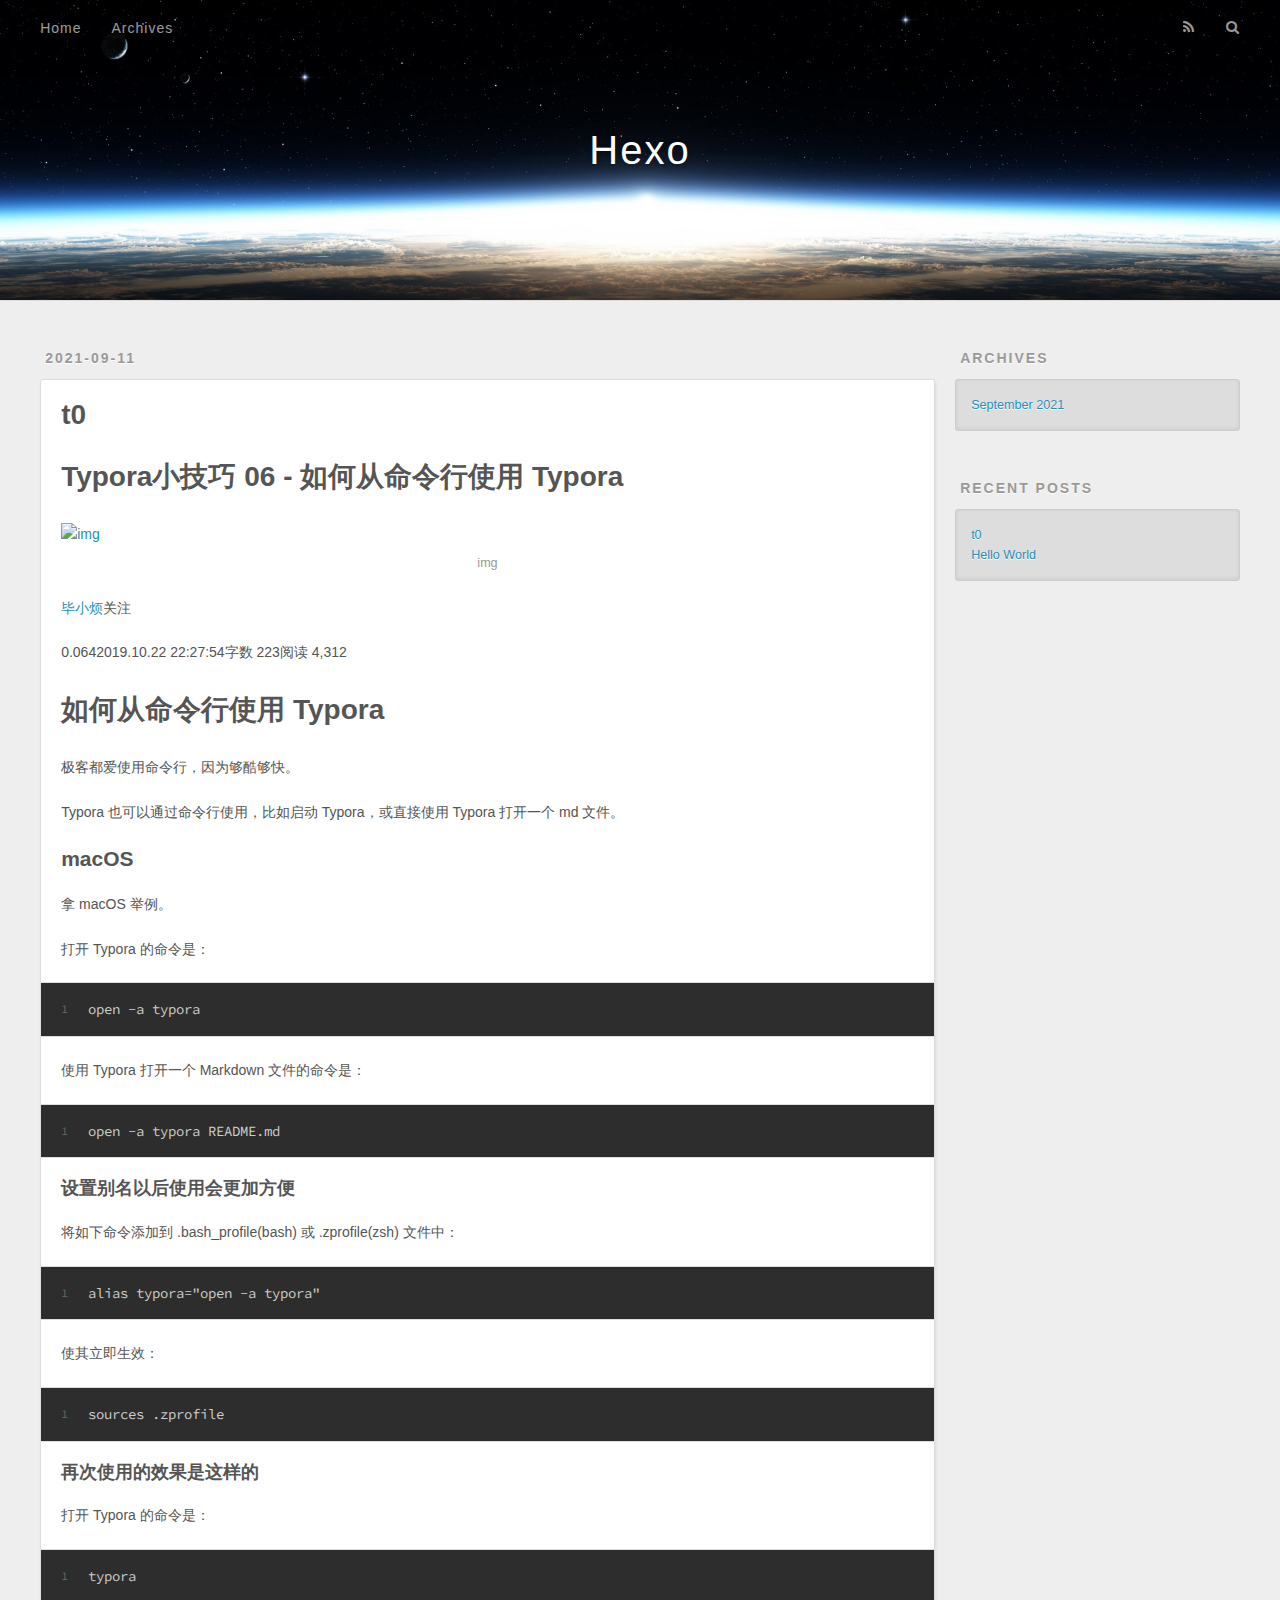
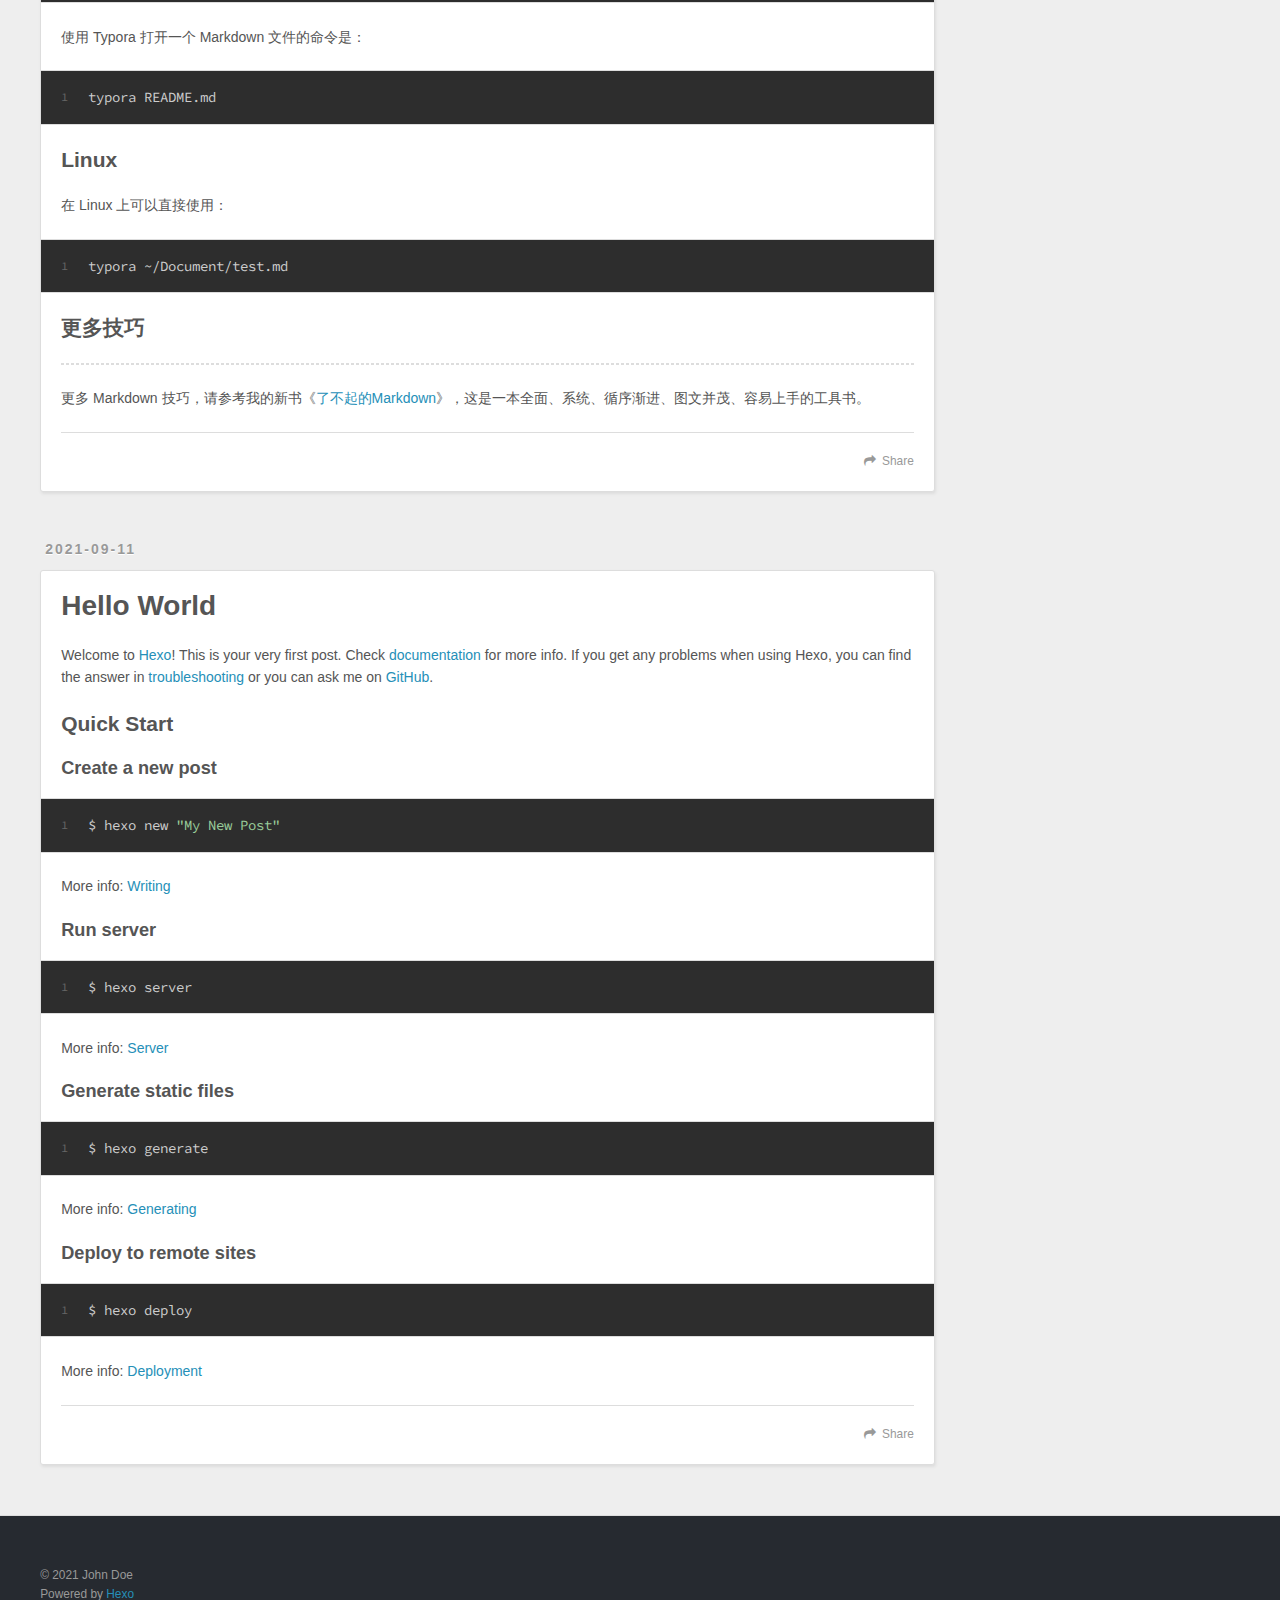
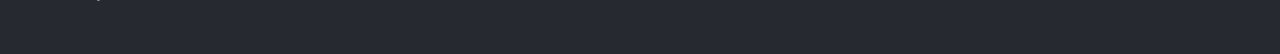
==== index.html @ bfca06c8 "Site updated: 2021-09-11 14:40:57" ====
<!DOCTYPE html>
<html>
<head>
  <meta charset="utf-8">
  

  
  <title>Hexo</title>
  <meta name="viewport" content="width=device-width, initial-scale=1, maximum-scale=1">
  <meta property="og:type" content="website">
<meta property="og:title" content="Hexo">
<meta property="og:url" content="http://example.com/index.html">
<meta property="og:site_name" content="Hexo">
<meta property="og:locale" content="en_US">
<meta property="article:author" content="John Doe">
<meta name="twitter:card" content="summary">
  
    <link rel="alternate" href="/atom.xml" title="Hexo" type="application/atom+xml">
  
  
    <link rel="icon" href="/favicon.png">
  
  
    <link href="//fonts.googleapis.com/css?family=Source+Code+Pro" rel="stylesheet" type="text/css">
  
  
<link rel="stylesheet" href="/css/style.css">

<meta name="generator" content="Hexo 5.4.0"></head>

<body>
  <div id="container">
    <div id="wrap">
      <header id="header">
  <div id="banner"></div>
  <div id="header-outer" class="outer">
    <div id="header-title" class="inner">
      <h1 id="logo-wrap">
        <a href="/" id="logo">Hexo</a>
      </h1>
      
    </div>
    <div id="header-inner" class="inner">
      <nav id="main-nav">
        <a id="main-nav-toggle" class="nav-icon"></a>
        
          <a class="main-nav-link" href="/">Home</a>
        
          <a class="main-nav-link" href="/archives">Archives</a>
        
      </nav>
      <nav id="sub-nav">
        
          <a id="nav-rss-link" class="nav-icon" href="/atom.xml" title="RSS Feed"></a>
        
        <a id="nav-search-btn" class="nav-icon" title="Search"></a>
      </nav>
      <div id="search-form-wrap">
        <form action="//google.com/search" method="get" accept-charset="UTF-8" class="search-form"><input type="search" name="q" class="search-form-input" placeholder="Search"><button type="submit" class="search-form-submit">&#xF002;</button><input type="hidden" name="sitesearch" value="http://example.com"></form>
      </div>
    </div>
  </div>
</header>
      <div class="outer">
        <section id="main">
  
    <article id="post-t0" class="article article-type-post" itemscope itemprop="blogPost">
  <div class="article-meta">
    <a href="/2021/09/11/t0/" class="article-date">
  <time datetime="2021-09-11T06:19:39.000Z" itemprop="datePublished">2021-09-11</time>
</a>
    
  </div>
  <div class="article-inner">
    
    
      <header class="article-header">
        
  
    <h1 itemprop="name">
      <a class="article-title" href="/2021/09/11/t0/">t0</a>
    </h1>
  

      </header>
    
    <div class="article-entry" itemprop="articleBody">
      
        <h1 id="Typora小技巧-06-如何从命令行使用-Typora"><a href="#Typora小技巧-06-如何从命令行使用-Typora" class="headerlink" title="Typora小技巧 06 - 如何从命令行使用 Typora"></a>Typora小技巧 06 - 如何从命令行使用 Typora</h1><p><a target="_blank" rel="noopener" href="https://www.jianshu.com/u/307215744839"><img src="t0.assets/webp" alt="img"></a></p>
<p><a target="_blank" rel="noopener" href="https://www.jianshu.com/u/307215744839">毕小烦</a>关注</p>
<p>0.0642019.10.22 22:27:54字数 223阅读 4,312</p>
<h1 id="如何从命令行使用-Typora"><a href="#如何从命令行使用-Typora" class="headerlink" title="如何从命令行使用 Typora"></a>如何从命令行使用 Typora</h1><p>极客都爱使用命令行，因为够酷够快。</p>
<p>Typora 也可以通过命令行使用，比如启动 Typora，或直接使用 Typora 打开一个 md 文件。</p>
<h2 id="macOS"><a href="#macOS" class="headerlink" title="macOS"></a>macOS</h2><p>拿 macOS 举例。</p>
<p>打开 Typora 的命令是：</p>
<figure class="highlight shell"><table><tr><td class="gutter"><pre><span class="line">1</span><br></pre></td><td class="code"><pre><span class="line">open -a typora</span><br></pre></td></tr></table></figure>

<p>使用 Typora 打开一个 Markdown 文件的命令是：</p>
<figure class="highlight shell"><table><tr><td class="gutter"><pre><span class="line">1</span><br></pre></td><td class="code"><pre><span class="line">open -a typora README.md</span><br></pre></td></tr></table></figure>

<h3 id="设置别名以后使用会更加方便"><a href="#设置别名以后使用会更加方便" class="headerlink" title="设置别名以后使用会更加方便"></a>设置别名以后使用会更加方便</h3><p>将如下命令添加到 .bash_profile(bash) 或 .zprofile(zsh) 文件中：</p>
<figure class="highlight shell"><table><tr><td class="gutter"><pre><span class="line">1</span><br></pre></td><td class="code"><pre><span class="line">alias typora=&quot;open -a typora&quot;</span><br></pre></td></tr></table></figure>

<p>使其立即生效：</p>
<figure class="highlight shell"><table><tr><td class="gutter"><pre><span class="line">1</span><br></pre></td><td class="code"><pre><span class="line">sources .zprofile  </span><br></pre></td></tr></table></figure>

<h3 id="再次使用的效果是这样的"><a href="#再次使用的效果是这样的" class="headerlink" title="再次使用的效果是这样的"></a>再次使用的效果是这样的</h3><p>打开 Typora 的命令是：</p>
<figure class="highlight shell"><table><tr><td class="gutter"><pre><span class="line">1</span><br></pre></td><td class="code"><pre><span class="line">typora</span><br></pre></td></tr></table></figure>

<p>使用 Typora 打开一个 Markdown 文件的命令是：</p>
<figure class="highlight shell"><table><tr><td class="gutter"><pre><span class="line">1</span><br></pre></td><td class="code"><pre><span class="line">typora README.md</span><br></pre></td></tr></table></figure>

<h2 id="Linux"><a href="#Linux" class="headerlink" title="Linux"></a>Linux</h2><p>在 Linux 上可以直接使用：</p>
<figure class="highlight shell"><table><tr><td class="gutter"><pre><span class="line">1</span><br></pre></td><td class="code"><pre><span class="line">typora ~/Document/test.md</span><br></pre></td></tr></table></figure>

<h2 id="更多技巧"><a href="#更多技巧" class="headerlink" title="更多技巧"></a>更多技巧</h2><hr>
<p>更多 Markdown 技巧，请参考我的新书《<a target="_blank" rel="noopener" href="https://links.jianshu.com/go?to=https://item.jd.com/12669274.html">了不起的Markdown</a>》，这是一本全面、系统、循序渐进、图文并茂、容易上手的工具书。</p>

      
    </div>
    <footer class="article-footer">
      <a data-url="http://example.com/2021/09/11/t0/" data-id="cktferpgi0000w0jheq9vfy88" class="article-share-link">Share</a>
      
      
    </footer>
  </div>
  
</article>


  
    <article id="post-hello-world" class="article article-type-post" itemscope itemprop="blogPost">
  <div class="article-meta">
    <a href="/2021/09/11/hello-world/" class="article-date">
  <time datetime="2021-09-11T06:05:27.111Z" itemprop="datePublished">2021-09-11</time>
</a>
    
  </div>
  <div class="article-inner">
    
    
      <header class="article-header">
        
  
    <h1 itemprop="name">
      <a class="article-title" href="/2021/09/11/hello-world/">Hello World</a>
    </h1>
  

      </header>
    
    <div class="article-entry" itemprop="articleBody">
      
        <p>Welcome to <a target="_blank" rel="noopener" href="https://hexo.io/">Hexo</a>! This is your very first post. Check <a target="_blank" rel="noopener" href="https://hexo.io/docs/">documentation</a> for more info. If you get any problems when using Hexo, you can find the answer in <a target="_blank" rel="noopener" href="https://hexo.io/docs/troubleshooting.html">troubleshooting</a> or you can ask me on <a target="_blank" rel="noopener" href="https://github.com/hexojs/hexo/issues">GitHub</a>.</p>
<h2 id="Quick-Start"><a href="#Quick-Start" class="headerlink" title="Quick Start"></a>Quick Start</h2><h3 id="Create-a-new-post"><a href="#Create-a-new-post" class="headerlink" title="Create a new post"></a>Create a new post</h3><figure class="highlight bash"><table><tr><td class="gutter"><pre><span class="line">1</span><br></pre></td><td class="code"><pre><span class="line">$ hexo new <span class="string">&quot;My New Post&quot;</span></span><br></pre></td></tr></table></figure>

<p>More info: <a target="_blank" rel="noopener" href="https://hexo.io/docs/writing.html">Writing</a></p>
<h3 id="Run-server"><a href="#Run-server" class="headerlink" title="Run server"></a>Run server</h3><figure class="highlight bash"><table><tr><td class="gutter"><pre><span class="line">1</span><br></pre></td><td class="code"><pre><span class="line">$ hexo server</span><br></pre></td></tr></table></figure>

<p>More info: <a target="_blank" rel="noopener" href="https://hexo.io/docs/server.html">Server</a></p>
<h3 id="Generate-static-files"><a href="#Generate-static-files" class="headerlink" title="Generate static files"></a>Generate static files</h3><figure class="highlight bash"><table><tr><td class="gutter"><pre><span class="line">1</span><br></pre></td><td class="code"><pre><span class="line">$ hexo generate</span><br></pre></td></tr></table></figure>

<p>More info: <a target="_blank" rel="noopener" href="https://hexo.io/docs/generating.html">Generating</a></p>
<h3 id="Deploy-to-remote-sites"><a href="#Deploy-to-remote-sites" class="headerlink" title="Deploy to remote sites"></a>Deploy to remote sites</h3><figure class="highlight bash"><table><tr><td class="gutter"><pre><span class="line">1</span><br></pre></td><td class="code"><pre><span class="line">$ hexo deploy</span><br></pre></td></tr></table></figure>

<p>More info: <a target="_blank" rel="noopener" href="https://hexo.io/docs/one-command-deployment.html">Deployment</a></p>

      
    </div>
    <footer class="article-footer">
      <a data-url="http://example.com/2021/09/11/hello-world/" data-id="cktfdyn5i000005jh7j2b5jc1" class="article-share-link">Share</a>
      
      
    </footer>
  </div>
  
</article>


  


</section>
        
          <aside id="sidebar">
  
    

  
    

  
    
  
    
  <div class="widget-wrap">
    <h3 class="widget-title">Archives</h3>
    <div class="widget">
      <ul class="archive-list"><li class="archive-list-item"><a class="archive-list-link" href="/archives/2021/09/">September 2021</a></li></ul>
    </div>
  </div>


  
    
  <div class="widget-wrap">
    <h3 class="widget-title">Recent Posts</h3>
    <div class="widget">
      <ul>
        
          <li>
            <a href="/2021/09/11/t0/">t0</a>
          </li>
        
          <li>
            <a href="/2021/09/11/hello-world/">Hello World</a>
          </li>
        
      </ul>
    </div>
  </div>

  
</aside>
        
      </div>
      <footer id="footer">
  
  <div class="outer">
    <div id="footer-info" class="inner">
      &copy; 2021 John Doe<br>
      Powered by <a href="http://hexo.io/" target="_blank">Hexo</a>
    </div>
  </div>
</footer>
    </div>
    <nav id="mobile-nav">
  
    <a href="/" class="mobile-nav-link">Home</a>
  
    <a href="/archives" class="mobile-nav-link">Archives</a>
  
</nav>
    

<script src="//ajax.googleapis.com/ajax/libs/jquery/2.0.3/jquery.min.js"></script>


  
<link rel="stylesheet" href="/fancybox/jquery.fancybox.css">

  
<script src="/fancybox/jquery.fancybox.pack.js"></script>




<script src="/js/script.js"></script>




  </div>
</body>
</html>
---- css/style.css ----
body {
  width: 100%;
}
body:before,
body:after {
  content: "";
  display: table;
}
body:after {
  clear: both;
}
html,
body,
div,
span,
applet,
object,
iframe,
h1,
h2,
h3,
h4,
h5,
h6,
p,
blockquote,
pre,
a,
abbr,
acronym,
address,
big,
cite,
code,
del,
dfn,
em,
img,
ins,
kbd,
q,
s,
samp,
small,
strike,
strong,
sub,
sup,
tt,
var,
dl,
dt,
dd,
ol,
ul,
li,
fieldset,
form,
label,
legend,
table,
caption,
tbody,
tfoot,
thead,
tr,
th,
td {
  margin: 0;
  padding: 0;
  border: 0;
  outline: 0;
  font-weight: inherit;
  font-style: inherit;
  font-family: inherit;
  font-size: 100%;
  vertical-align: baseline;
}
body {
  line-height: 1;
  color: #000;
  background: #fff;
}
ol,
ul {
  list-style: none;
}
table {
  border-collapse: separate;
  border-spacing: 0;
  vertical-align: middle;
}
caption,
th,
td {
  text-align: left;
  font-weight: normal;
  vertical-align: middle;
}
a img {
  border: none;
}
input,
button {
  margin: 0;
  padding: 0;
}
input::-moz-focus-inner,
button::-moz-focus-inner {
  border: 0;
  padding: 0;
}
@font-face {
  font-family: FontAwesome;
  font-style: normal;
  font-weight: normal;
  src: url("fonts/fontawesome-webfont.eot?v=#4.0.3");
  src: url("fonts/fontawesome-webfont.eot?#iefix&v=#4.0.3") format("embedded-opentype"), url("fonts/fontawesome-webfont.woff?v=#4.0.3") format("woff"), url("fonts/fontawesome-webfont.ttf?v=#4.0.3") format("truetype"), url("fonts/fontawesome-webfont.svg#fontawesomeregular?v=#4.0.3") format("svg");
}
html,
body,
#container {
  height: 100%;
}
body {
  background: #eee;
  font: 14px -apple-system, BlinkMacSystemFont, "Segoe UI", "Roboto", "Oxygen", "Ubuntu", "Cantarell", "Fira Sans", "Droid Sans", "Helvetica Neue", sans-serif;
  -webkit-text-size-adjust: 100%;
}
.outer {
  max-width: 1220px;
  margin: 0 auto;
  padding: 0 20px;
}
.outer:before,
.outer:after {
  content: "";
  display: table;
}
.outer:after {
  clear: both;
}
.inner {
  display: inline;
  float: left;
  width: 98.33333333333333%;
  margin: 0 0.833333333333333%;
}
.left,
.alignleft {
  float: left;
}
.right,
.alignright {
  float: right;
}
.clear {
  clear: both;
}
#container {
  position: relative;
}
.mobile-nav-on {
  overflow: hidden;
}
#wrap {
  height: 100%;
  width: 100%;
  position: absolute;
  top: 0;
  left: 0;
  -webkit-transition: 0.2s ease-out;
  -moz-transition: 0.2s ease-out;
  -ms-transition: 0.2s ease-out;
  transition: 0.2s ease-out;
  z-index: 1;
  background: #eee;
}
.mobile-nav-on #wrap {
  left: 280px;
}
@media screen and (min-width: 768px) {
  #main {
    display: inline;
    float: left;
    width: 73.33333333333333%;
    margin: 0 0.833333333333333%;
  }
}
.article-date,
.article-category-link,
.archive-year,
.widget-title {
  text-decoration: none;
  text-transform: uppercase;
  letter-spacing: 2px;
  color: #999;
  margin-bottom: 1em;
  margin-left: 5px;
  line-height: 1em;
  text-shadow: 0 1px #fff;
  font-weight: bold;
}
.article-inner,
.archive-article-inner {
  background: #fff;
  -webkit-box-shadow: 1px 2px 3px #ddd;
  box-shadow: 1px 2px 3px #ddd;
  border: 1px solid #ddd;
  border-radius: 3px;
}
.article-entry h1,
.widget h1 {
  font-size: 2em;
}
.article-entry h2,
.widget h2 {
  font-size: 1.5em;
}
.article-entry h3,
.widget h3 {
  font-size: 1.3em;
}
.article-entry h4,
.widget h4 {
  font-size: 1.2em;
}
.article-entry h5,
.widget h5 {
  font-size: 1em;
}
.article-entry h6,
.widget h6 {
  font-size: 1em;
  color: #999;
}
.article-entry hr,
.widget hr {
  border: 1px dashed #ddd;
}
.article-entry strong,
.widget strong {
  font-weight: bold;
}
.article-entry em,
.widget em,
.article-entry cite,
.widget cite {
  font-style: italic;
}
.article-entry sup,
.widget sup,
.article-entry sub,
.widget sub {
  font-size: 0.75em;
  line-height: 0;
  position: relative;
  vertical-align: baseline;
}
.article-entry sup,
.widget sup {
  top: -0.5em;
}
.article-entry sub,
.widget sub {
  bottom: -0.2em;
}
.article-entry small,
.widget small {
  font-size: 0.85em;
}
.article-entry acronym,
.widget acronym,
.article-entry abbr,
.widget abbr {
  border-bottom: 1px dotted;
}
.article-entry ul,
.widget ul,
.article-entry ol,
.widget ol,
.article-entry dl,
.widget dl {
  margin: 0 20px;
  line-height: 1.6em;
}
.article-entry ul ul,
.widget ul ul,
.article-entry ol ul,
.widget ol ul,
.article-entry ul ol,
.widget ul ol,
.article-entry ol ol,
.widget ol ol {
  margin-top: 0;
  margin-bottom: 0;
}
.article-entry ul,
.widget ul {
  list-style: disc;
}
.article-entry ol,
.widget ol {
  list-style: decimal;
}
.article-entry dt,
.widget dt {
  font-weight: bold;
}
#header {
  height: 300px;
  position: relative;
  border-bottom: 1px solid #ddd;
}
#header:before,
#header:after {
  content: "";
  position: absolute;
  left: 0;
  right: 0;
  height: 40px;
}
#header:before {
  top: 0;
  background: -webkit-linear-gradient(rgba(0,0,0,0.2), transparent);
  background: -moz-linear-gradient(rgba(0,0,0,0.2), transparent);
  background: -ms-linear-gradient(rgba(0,0,0,0.2), transparent);
  background: linear-gradient(rgba(0,0,0,0.2), transparent);
}
#header:after {
  bottom: 0;
  background: -webkit-linear-gradient(transparent, rgba(0,0,0,0.2));
  background: -moz-linear-gradient(transparent, rgba(0,0,0,0.2));
  background: -ms-linear-gradient(transparent, rgba(0,0,0,0.2));
  background: linear-gradient(transparent, rgba(0,0,0,0.2));
}
#header-outer {
  height: 100%;
  position: relative;
}
#header-inner {
  position: relative;
  overflow: hidden;
}
#banner {
  position: absolute;
  top: 0;
  left: 0;
  width: 100%;
  height: 100%;
  background: url("images/banner.jpg") center #000;
  -webkit-background-size: cover;
  -moz-background-size: cover;
  background-size: cover;
  z-index: -1;
}
#header-title {
  text-align: center;
  height: 40px;
  position: absolute;
  top: 50%;
  left: 0;
  margin-top: -20px;
}
#logo,
#subtitle {
  text-decoration: none;
  color: #fff;
  font-weight: 300;
  text-shadow: 0 1px 4px rgba(0,0,0,0.3);
}
#logo {
  font-size: 40px;
  line-height: 40px;
  letter-spacing: 2px;
}
#subtitle {
  font-size: 16px;
  line-height: 16px;
  letter-spacing: 1px;
}
#subtitle-wrap {
  margin-top: 16px;
}
#main-nav {
  float: left;
  margin-left: -15px;
}
.nav-icon,
.main-nav-link {
  float: left;
  color: #fff;
  opacity: 0.6;
  text-decoration: none;
  text-shadow: 0 1px rgba(0,0,0,0.2);
  -webkit-transition: opacity 0.2s;
  -moz-transition: opacity 0.2s;
  -ms-transition: opacity 0.2s;
  transition: opacity 0.2s;
  display: block;
  padding: 20px 15px;
}
.nav-icon:hover,
.main-nav-link:hover {
  opacity: 1;
}
.nav-icon {
  font-family: FontAwesome;
  text-align: center;
  font-size: 14px;
  width: 14px;
  height: 14px;
  padding: 20px 15px;
  position: relative;
  cursor: pointer;
}
.main-nav-link {
  font-weight: 300;
  letter-spacing: 1px;
}
@media screen and (max-width: 479px) {
  .main-nav-link {
    display: none;
  }
}
#main-nav-toggle {
  display: none;
}
#main-nav-toggle:before {
  content: "\f0c9";
}
@media screen and (max-width: 479px) {
  #main-nav-toggle {
    display: block;
  }
}
#sub-nav {
  float: right;
  margin-right: -15px;
}
#nav-rss-link:before {
  content: "\f09e";
}
#nav-search-btn:before {
  content: "\f002";
}
#search-form-wrap {
  position: absolute;
  top: 15px;
  width: 150px;
  height: 30px;
  right: -150px;
  opacity: 0;
  -webkit-transition: 0.2s ease-out;
  -moz-transition: 0.2s ease-out;
  -ms-transition: 0.2s ease-out;
  transition: 0.2s ease-out;
}
#search-form-wrap.on {
  opacity: 1;
  right: 0;
}
@media screen and (max-width: 479px) {
  #search-form-wrap {
    width: 100%;
    right: -100%;
  }
}
.search-form {
  position: absolute;
  top: 0;
  left: 0;
  right: 0;
  background: #fff;
  padding: 5px 15px;
  border-radius: 15px;
  -webkit-box-shadow: 0 0 10px rgba(0,0,0,0.3);
  box-shadow: 0 0 10px rgba(0,0,0,0.3);
}
.search-form-input {
  border: none;
  background: none;
  color: #555;
  width: 100%;
  font: 13px -apple-system, BlinkMacSystemFont, "Segoe UI", "Roboto", "Oxygen", "Ubuntu", "Cantarell", "Fira Sans", "Droid Sans", "Helvetica Neue", sans-serif;
  outline: none;
}
.search-form-input::-webkit-search-results-decoration,
.search-form-input::-webkit-search-cancel-button {
  -webkit-appearance: none;
}
.search-form-submit {
  position: absolute;
  top: 50%;
  right: 10px;
  margin-top: -7px;
  font: 13px FontAwesome;
  border: none;
  background: none;
  color: #bbb;
  cursor: pointer;
}
.search-form-submit:hover,
.search-form-submit:focus {
  color: #777;
}
.article {
  margin: 50px 0;
}
.article-inner {
  overflow: hidden;
}
.article-meta:before,
.article-meta:after {
  content: "";
  display: table;
}
.article-meta:after {
  clear: both;
}
.article-date {
  float: left;
}
.article-category {
  float: left;
  line-height: 1em;
  color: #ccc;
  text-shadow: 0 1px #fff;
  margin-left: 8px;
}
.article-category:before {
  content: "\2022";
}
.article-category-link {
  margin: 0 12px 1em;
}
.article-header {
  padding: 20px 20px 0;
}
.article-title {
  text-decoration: none;
  font-size: 2em;
  font-weight: bold;
  color: #555;
  line-height: 1.1em;
  -webkit-transition: color 0.2s;
  -moz-transition: color 0.2s;
  -ms-transition: color 0.2s;
  transition: color 0.2s;
}
a.article-title:hover {
  color: #258fb8;
}
.article-entry {
  color: #555;
  padding: 0 20px;
}
.article-entry:before,
.article-entry:after {
  content: "";
  display: table;
}
.article-entry:after {
  clear: both;
}
.article-entry p,
.article-entry table {
  line-height: 1.6em;
  margin: 1.6em 0;
}
.article-entry h1,
.article-entry h2,
.article-entry h3,
.article-entry h4,
.article-entry h5,
.article-entry h6 {
  font-weight: bold;
}
.article-entry h1,
.article-entry h2,
.article-entry h3,
.article-entry h4,
.article-entry h5,
.article-entry h6 {
  line-height: 1.1em;
  margin: 1.1em 0;
}
.article-entry a {
  color: #258fb8;
  text-decoration: none;
}
.article-entry a:hover {
  text-decoration: underline;
}
.article-entry ul,
.article-entry ol,
.article-entry dl {
  margin-top: 1.6em;
  margin-bottom: 1.6em;
}
.article-entry img,
.article-entry video {
  max-width: 100%;
  height: auto;
  display: block;
  margin: auto;
}
.article-entry iframe {
  border: none;
}
.article-entry table {
  width: 100%;
  border-collapse: collapse;
  border-spacing: 0;
}
.article-entry th {
  font-weight: bold;
  border-bottom: 3px solid #ddd;
  padding-bottom: 0.5em;
}
.article-entry td {
  border-bottom: 1px solid #ddd;
  padding: 10px 0;
}
.article-entry blockquote {
  font-family: Georgia, "Times New Roman", serif;
  font-size: 1.4em;
  margin: 1.6em 20px;
  text-align: center;
}
.article-entry blockquote footer {
  font-size: 14px;
  margin: 1.6em 0;
  font-family: -apple-system, BlinkMacSystemFont, "Segoe UI", "Roboto", "Oxygen", "Ubuntu", "Cantarell", "Fira Sans", "Droid Sans", "Helvetica Neue", sans-serif;
}
.article-entry blockquote footer cite:before {
  content: "—";
  padding: 0 0.5em;
}
.article-entry .pullquote {
  text-align: left;
  width: 45%;
  margin: 0;
}
.article-entry .pullquote.left {
  margin-left: 0.5em;
  margin-right: 1em;
}
.article-entry .pullquote.right {
  margin-right: 0.5em;
  margin-left: 1em;
}
.article-entry .caption {
  color: #999;
  display: block;
  font-size: 0.9em;
  margin-top: 0.5em;
  position: relative;
  text-align: center;
}
.article-entry .video-container {
  position: relative;
  padding-top: 56.25%;
  height: 0;
  overflow: hidden;
}
.article-entry .video-container iframe,
.article-entry .video-container object,
.article-entry .video-container embed {
  position: absolute;
  top: 0;
  left: 0;
  width: 100%;
  height: 100%;
  margin-top: 0;
}
.article-more-link a {
  display: inline-block;
  line-height: 1em;
  padding: 6px 15px;
  border-radius: 15px;
  background: #eee;
  color: #999;
  text-shadow: 0 1px #fff;
  text-decoration: none;
}
.article-more-link a:hover {
  background: #258fb8;
  color: #fff;
  text-decoration: none;
  text-shadow: 0 1px #1e7293;
}
.article-footer {
  font-size: 0.85em;
  line-height: 1.6em;
  border-top: 1px solid #ddd;
  padding-top: 1.6em;
  margin: 0 20px 20px;
}
.article-footer:before,
.article-footer:after {
  content: "";
  display: table;
}
.article-footer:after {
  clear: both;
}
.article-footer a {
  color: #999;
  text-decoration: none;
}
.article-footer a:hover {
  color: #555;
}
.article-tag-list-item {
  float: left;
  margin-right: 10px;
}
.article-tag-list-link:before {
  content: "#";
}
.article-comment-link {
  float: right;
}
.article-comment-link:before {
  content: "\f075";
  font-family: FontAwesome;
  padding-right: 8px;
}
.article-share-link {
  cursor: pointer;
  float: right;
  margin-left: 20px;
}
.article-share-link:before {
  content: "\f064";
  font-family: FontAwesome;
  padding-right: 6px;
}
#article-nav {
  position: relative;
}
#article-nav:before,
#article-nav:after {
  content: "";
  display: table;
}
#article-nav:after {
  clear: both;
}
@media screen and (min-width: 768px) {
  #article-nav {
    margin: 50px 0;
  }
  #article-nav:before {
    width: 8px;
    height: 8px;
    position: absolute;
    top: 50%;
    left: 50%;
    margin-top: -4px;
    margin-left: -4px;
    content: "";
    border-radius: 50%;
    background: #ddd;
    -webkit-box-shadow: 0 1px 2px #fff;
    box-shadow: 0 1px 2px #fff;
  }
}
.article-nav-link-wrap {
  text-decoration: none;
  text-shadow: 0 1px #fff;
  color: #999;
  -webkit-box-sizing: border-box;
  -moz-box-sizing: border-box;
  box-sizing: border-box;
  margin-top: 50px;
  text-align: center;
  display: block;
}
.article-nav-link-wrap:hover {
  color: #555;
}
@media screen and (min-width: 768px) {
  .article-nav-link-wrap {
    width: 50%;
    margin-top: 0;
  }
}
@media screen and (min-width: 768px) {
  #article-nav-newer {
    float: left;
    text-align: right;
    padding-right: 20px;
  }
}
@media screen and (min-width: 768px) {
  #article-nav-older {
    float: right;
    text-align: left;
    padding-left: 20px;
  }
}
.article-nav-caption {
  text-transform: uppercase;
  letter-spacing: 2px;
  color: #ddd;
  line-height: 1em;
  font-weight: bold;
}
#article-nav-newer .article-nav-caption {
  margin-right: -2px;
}
.article-nav-title {
  font-size: 0.85em;
  line-height: 1.6em;
  margin-top: 0.5em;
}
.article-share-box {
  position: absolute;
  display: none;
  background: #fff;
  -webkit-box-shadow: 1px 2px 10px rgba(0,0,0,0.2);
  box-shadow: 1px 2px 10px rgba(0,0,0,0.2);
  border-radius: 3px;
  margin-left: -145px;
  overflow: hidden;
  z-index: 1;
}
.article-share-box.on {
  display: block;
}
.article-share-input {
  width: 100%;
  background: none;
  -webkit-box-sizing: border-box;
  -moz-box-sizing: border-box;
  box-sizing: border-box;
  font: 14px -apple-system, BlinkMacSystemFont, "Segoe UI", "Roboto", "Oxygen", "Ubuntu", "Cantarell", "Fira Sans", "Droid Sans", "Helvetica Neue", sans-serif;
  padding: 0 15px;
  color: #555;
  outline: none;
  border: 1px solid #ddd;
  border-radius: 3px 3px 0 0;
  height: 36px;
  line-height: 36px;
}
.article-share-links {
  background: #eee;
}
.article-share-links:before,
.article-share-links:after {
  content: "";
  display: table;
}
.article-share-links:after {
  clear: both;
}
.article-share-twitter,
.article-share-facebook,
.article-share-pinterest,
.article-share-google {
  width: 50px;
  height: 36px;
  display: block;
  float: left;
  position: relative;
  color: #999;
  text-shadow: 0 1px #fff;
}
.article-share-twitter:before,
.article-share-facebook:before,
.article-share-pinterest:before,
.article-share-google:before {
  font-size: 20px;
  font-family: FontAwesome;
  width: 20px;
  height: 20px;
  position: absolute;
  top: 50%;
  left: 50%;
  margin-top: -10px;
  margin-left: -10px;
  text-align: center;
}
.article-share-twitter:hover,
.article-share-facebook:hover,
.article-share-pinterest:hover,
.article-share-google:hover {
  color: #fff;
}
.article-share-twitter:before {
  content: "\f099";
}
.article-share-twitter:hover {
  background: #00aced;
  text-shadow: 0 1px #008abe;
}
.article-share-facebook:before {
  content: "\f09a";
}
.article-share-facebook:hover {
  background: #3b5998;
  text-shadow: 0 1px #2f477a;
}
.article-share-pinterest:before {
  content: "\f0d2";
}
.article-share-pinterest:hover {
  background: #cb2027;
  text-shadow: 0 1px #a21a1f;
}
.article-share-google:before {
  content: "\f0d5";
}
.article-share-google:hover {
  background: #dd4b39;
  text-shadow: 0 1px #be3221;
}
.article-gallery {
  background: #000;
  position: relative;
}
.article-gallery-photos {
  position: relative;
  overflow: hidden;
}
.article-gallery-img {
  display: none;
  max-width: 100%;
}
.article-gallery-img:first-child {
  display: block;
}
.article-gallery-img.loaded {
  position: absolute;
  display: block;
}
.article-gallery-img img {
  display: block;
  max-width: 100%;
  margin: 0 auto;
}
#comments {
  background: #fff;
  -webkit-box-shadow: 1px 2px 3px #ddd;
  box-shadow: 1px 2px 3px #ddd;
  padding: 20px;
  border: 1px solid #ddd;
  border-radius: 3px;
  margin: 50px 0;
}
#comments a {
  color: #258fb8;
}
.archives-wrap {
  margin: 50px 0;
}
.archives:before,
.archives:after {
  content: "";
  display: table;
}
.archives:after {
  clear: both;
}
.archive-year-wrap {
  margin-bottom: 1em;
}
.archives {
  -webkit-column-gap: 10px;
  -moz-column-gap: 10px;
  column-gap: 10px;
}
@media screen and (min-width: 480px) and (max-width: 767px) {
  .archives {
    -webkit-column-count: 2;
    -moz-column-count: 2;
    column-count: 2;
  }
}
@media screen and (min-width: 768px) {
  .archives {
    -webkit-column-count: 3;
    -moz-column-count: 3;
    column-count: 3;
  }
}
.archive-article {
  -webkit-column-break-inside: avoid;
  page-break-inside: avoid;
  overflow: hidden;
  break-inside: avoid-column;
}
.archive-article-inner {
  padding: 10px;
  margin-bottom: 15px;
}
.archive-article-title {
  text-decoration: none;
  font-weight: bold;
  color: #555;
  -webkit-transition: color 0.2s;
  -moz-transition: color 0.2s;
  -ms-transition: color 0.2s;
  transition: color 0.2s;
  line-height: 1.6em;
}
.archive-article-title:hover {
  color: #258fb8;
}
.archive-article-footer {
  margin-top: 1em;
}
.archive-article-date {
  color: #999;
  text-decoration: none;
  font-size: 0.85em;
  line-height: 1em;
  margin-bottom: 0.5em;
  display: block;
}
#page-nav {
  margin: 50px auto;
  background: #fff;
  -webkit-box-shadow: 1px 2px 3px #ddd;
  box-shadow: 1px 2px 3px #ddd;
  border: 1px solid #ddd;
  border-radius: 3px;
  text-align: center;
  color: #999;
  overflow: hidden;
}
#page-nav:before,
#page-nav:after {
  content: "";
  display: table;
}
#page-nav:after {
  clear: both;
}
#page-nav a,
#page-nav span {
  padding: 10px 20px;
  line-height: 1;
  height: 2ex;
}
#page-nav a {
  color: #999;
  text-decoration: none;
}
#page-nav a:hover {
  background: #999;
  color: #fff;
}
#page-nav .prev {
  float: left;
}
#page-nav .next {
  float: right;
}
#page-nav .page-number {
  display: inline-block;
}
@media screen and (max-width: 479px) {
  #page-nav .page-number {
    display: none;
  }
}
#page-nav .current {
  color: #555;
  font-weight: bold;
}
#page-nav .space {
  color: #ddd;
}
#footer {
  background: #262a30;
  padding: 50px 0;
  border-top: 1px solid #ddd;
  color: #999;
}
#footer a {
  color: #258fb8;
  text-decoration: none;
}
#footer a:hover {
  text-decoration: underline;
}
#footer-info {
  line-height: 1.6em;
  font-size: 0.85em;
}
.article-entry pre,
.article-entry .highlight {
  background: #2d2d2d;
  margin: 0 -20px;
  padding: 15px 20px;
  border-style: solid;
  border-color: #ddd;
  border-width: 1px 0;
  overflow: auto;
  color: #ccc;
  line-height: 22.400000000000002px;
}
.article-entry .highlight .gutter pre,
.article-entry .gist .gist-file .gist-data .line-numbers {
  color: #666;
  font-size: 0.85em;
}
.article-entry pre,
.article-entry code {
  font-family: "Source Code Pro", Consolas, Monaco, Menlo, Consolas, monospace;
}
.article-entry code {
  background: #eee;
  text-shadow: 0 1px #fff;
  padding: 0 0.3em;
}
.article-entry pre code {
  background: none;
  text-shadow: none;
  padding: 0;
}
.article-entry .highlight pre {
  border: none;
  margin: 0;
  padding: 0;
}
.article-entry .highlight table {
  margin: 0;
  width: auto;
}
.article-entry .highlight td {
  border: none;
  padding: 0;
}
.article-entry .highlight figcaption {
  font-size: 0.85em;
  color: #999;
  line-height: 1em;
  margin-bottom: 1em;
}
.article-entry .highlight figcaption:before,
.article-entry .highlight figcaption:after {
  content: "";
  display: table;
}
.article-entry .highlight figcaption:after {
  clear: both;
}
.article-entry .highlight figcaption a {
  float: right;
}
.article-entry .highlight .gutter pre {
  text-align: right;
  padding-right: 20px;
}
.article-entry .highlight .line {
  height: 22.400000000000002px;
}
.article-entry .highlight .line.marked {
  background: #515151;
}
.article-entry .gist {
  margin: 0 -20px;
  border-style: solid;
  border-color: #ddd;
  border-width: 1px 0;
  background: #2d2d2d;
  padding: 15px 20px 15px 0;
}
.article-entry .gist .gist-file {
  border: none;
  font-family: "Source Code Pro", Consolas, Monaco, Menlo, Consolas, monospace;
  margin: 0;
}
.article-entry .gist .gist-file .gist-data {
  background: none;
  border: none;
}
.article-entry .gist .gist-file .gist-data .line-numbers {
  background: none;
  border: none;
  padding: 0 20px 0 0;
}
.article-entry .gist .gist-file .gist-data .line-data {
  padding: 0 !important;
}
.article-entry .gist .gist-file .highlight {
  margin: 0;
  padding: 0;
  border: none;
}
.article-entry .gist .gist-file .gist-meta {
  background: #2d2d2d;
  color: #999;
  font: 0.85em -apple-system, BlinkMacSystemFont, "Segoe UI", "Roboto", "Oxygen", "Ubuntu", "Cantarell", "Fira Sans", "Droid Sans", "Helvetica Neue", sans-serif;
  text-shadow: 0 0;
  padding: 0;
  margin-top: 1em;
  margin-left: 20px;
}
.article-entry .gist .gist-file .gist-meta a {
  color: #258fb8;
  font-weight: normal;
}
.article-entry .gist .gist-file .gist-meta a:hover {
  text-decoration: underline;
}
pre .comment,
pre .title {
  color: #999;
}
pre .variable,
pre .attribute,
pre .tag,
pre .regexp,
pre .ruby .constant,
pre .xml .tag .title,
pre .xml .pi,
pre .xml .doctype,
pre .html .doctype,
pre .css .id,
pre .css .class,
pre .css .pseudo {
  color: #f2777a;
}
pre .number,
pre .preprocessor,
pre .built_in,
pre .literal,
pre .params,
pre .constant {
  color: #f99157;
}
pre .class,
pre .ruby .class .title,
pre .css .rules .attribute {
  color: #9c9;
}
pre .string,
pre .value,
pre .inheritance,
pre .header,
pre .ruby .symbol,
pre .xml .cdata {
  color: #9c9;
}
pre .css .hexcolor {
  color: #6cc;
}
pre .function,
pre .python .decorator,
pre .python .title,
pre .ruby .function .title,
pre .ruby .title .keyword,
pre .perl .sub,
pre .javascript .title,
pre .coffeescript .title {
  color: #69c;
}
pre .keyword,
pre .javascript .function {
  color: #c9c;
}
@media screen and (max-width: 479px) {
  #mobile-nav {
    position: absolute;
    top: 0;
    left: 0;
    width: 280px;
    height: 100%;
    background: #191919;
    border-right: 1px solid #fff;
  }
}
@media screen and (max-width: 479px) {
  .mobile-nav-link {
    display: block;
    color: #999;
    text-decoration: none;
    padding: 15px 20px;
    font-weight: bold;
  }
  .mobile-nav-link:hover {
    color: #fff;
  }
}
@media screen and (min-width: 768px) {
  #sidebar {
    display: inline;
    float: left;
    width: 23.333333333333332%;
    margin: 0 0.833333333333333%;
  }
}
.widget-wrap {
  margin: 50px 0;
}
.widget {
  color: #777;
  text-shadow: 0 1px #fff;
  background: #ddd;
  -webkit-box-shadow: 0 -1px 4px #ccc inset;
  box-shadow: 0 -1px 4px #ccc inset;
  border: 1px solid #ccc;
  padding: 15px;
  border-radius: 3px;
}
.widget a {
  color: #258fb8;
  text-decoration: none;
}
.widget a:hover {
  text-decoration: underline;
}
.widget ul ul,
.widget ol ul,
.widget dl ul,
.widget ul ol,
.widget ol ol,
.widget dl ol,
.widget ul dl,
.widget ol dl,
.widget dl dl {
  margin-left: 15px;
  list-style: disc;
}
.widget {
  line-height: 1.6em;
  word-wrap: break-word;
  font-size: 0.9em;
}
.widget ul,
.widget ol {
  list-style: none;
  margin: 0;
}
.widget ul ul,
.widget ol ul,
.widget ul ol,
.widget ol ol {
  margin: 0 20px;
}
.widget ul ul,
.widget ol ul {
  list-style: disc;
}
.widget ul ol,
.widget ol ol {
  list-style: decimal;
}
.category-list-count,
.tag-list-count,
.archive-list-count {
  padding-left: 5px;
  color: #999;
  font-size: 0.85em;
}
.category-list-count:before,
.tag-list-count:before,
.archive-list-count:before {
  content: "(";
}
.category-list-count:after,
.tag-list-count:after,
.archive-list-count:after {
  content: ")";
}
.tagcloud a {
  margin-right: 5px;
  display: inline-block;
}
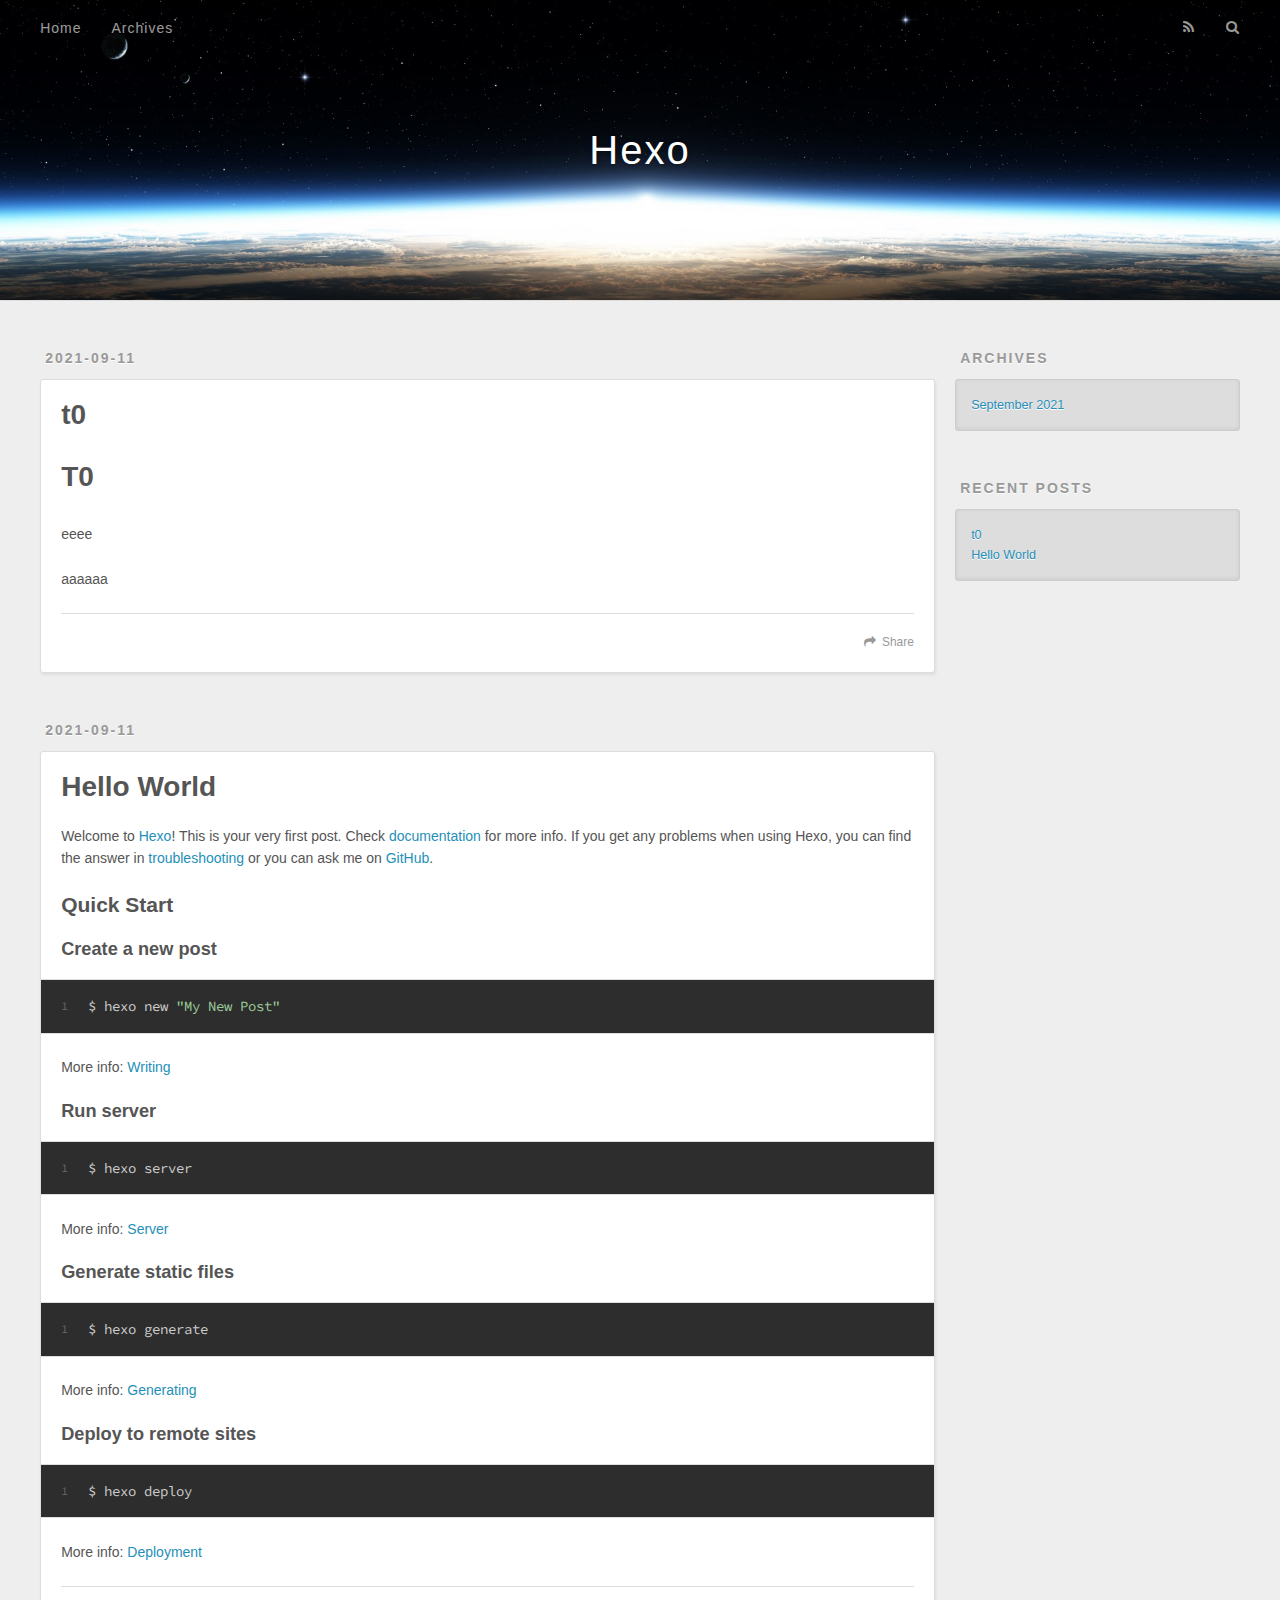
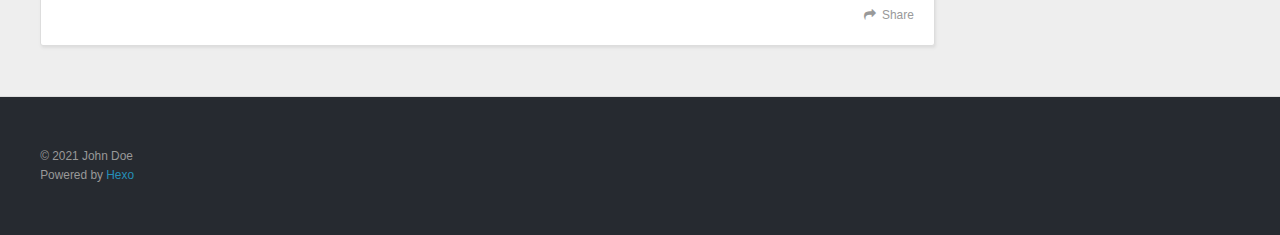
==== commit 7bdb51af: "Site updated: 2021-09-11 14:43:10" ====
--- a/index.html
+++ b/index.html
@@ -86,35 +86,8 @@
     
     <div class="article-entry" itemprop="articleBody">
       
-        <h1 id="Typora小技巧-06-如何从命令行使用-Typora"><a href="#Typora小技巧-06-如何从命令行使用-Typora" class="headerlink" title="Typora小技巧 06 - 如何从命令行使用 Typora"></a>Typora小技巧 06 - 如何从命令行使用 Typora</h1><p><a target="_blank" rel="noopener" href="https://www.jianshu.com/u/307215744839"><img src="t0.assets/webp" alt="img"></a></p>
-<p><a target="_blank" rel="noopener" href="https://www.jianshu.com/u/307215744839">毕小烦</a>关注</p>
-<p>0.0642019.10.22 22:27:54字数 223阅读 4,312</p>
-<h1 id="如何从命令行使用-Typora"><a href="#如何从命令行使用-Typora" class="headerlink" title="如何从命令行使用 Typora"></a>如何从命令行使用 Typora</h1><p>极客都爱使用命令行，因为够酷够快。</p>
-<p>Typora 也可以通过命令行使用，比如启动 Typora，或直接使用 Typora 打开一个 md 文件。</p>
-<h2 id="macOS"><a href="#macOS" class="headerlink" title="macOS"></a>macOS</h2><p>拿 macOS 举例。</p>
-<p>打开 Typora 的命令是：</p>
-<figure class="highlight shell"><table><tr><td class="gutter"><pre><span class="line">1</span><br></pre></td><td class="code"><pre><span class="line">open -a typora</span><br></pre></td></tr></table></figure>
-
-<p>使用 Typora 打开一个 Markdown 文件的命令是：</p>
-<figure class="highlight shell"><table><tr><td class="gutter"><pre><span class="line">1</span><br></pre></td><td class="code"><pre><span class="line">open -a typora README.md</span><br></pre></td></tr></table></figure>
-
-<h3 id="设置别名以后使用会更加方便"><a href="#设置别名以后使用会更加方便" class="headerlink" title="设置别名以后使用会更加方便"></a>设置别名以后使用会更加方便</h3><p>将如下命令添加到 .bash_profile(bash) 或 .zprofile(zsh) 文件中：</p>
-<figure class="highlight shell"><table><tr><td class="gutter"><pre><span class="line">1</span><br></pre></td><td class="code"><pre><span class="line">alias typora=&quot;open -a typora&quot;</span><br></pre></td></tr></table></figure>
-
-<p>使其立即生效：</p>
-<figure class="highlight shell"><table><tr><td class="gutter"><pre><span class="line">1</span><br></pre></td><td class="code"><pre><span class="line">sources .zprofile  </span><br></pre></td></tr></table></figure>
-
-<h3 id="再次使用的效果是这样的"><a href="#再次使用的效果是这样的" class="headerlink" title="再次使用的效果是这样的"></a>再次使用的效果是这样的</h3><p>打开 Typora 的命令是：</p>
-<figure class="highlight shell"><table><tr><td class="gutter"><pre><span class="line">1</span><br></pre></td><td class="code"><pre><span class="line">typora</span><br></pre></td></tr></table></figure>
-
-<p>使用 Typora 打开一个 Markdown 文件的命令是：</p>
-<figure class="highlight shell"><table><tr><td class="gutter"><pre><span class="line">1</span><br></pre></td><td class="code"><pre><span class="line">typora README.md</span><br></pre></td></tr></table></figure>
-
-<h2 id="Linux"><a href="#Linux" class="headerlink" title="Linux"></a>Linux</h2><p>在 Linux 上可以直接使用：</p>
-<figure class="highlight shell"><table><tr><td class="gutter"><pre><span class="line">1</span><br></pre></td><td class="code"><pre><span class="line">typora ~/Document/test.md</span><br></pre></td></tr></table></figure>
-
-<h2 id="更多技巧"><a href="#更多技巧" class="headerlink" title="更多技巧"></a>更多技巧</h2><hr>
-<p>更多 Markdown 技巧，请参考我的新书《<a target="_blank" rel="noopener" href="https://links.jianshu.com/go?to=https://item.jd.com/12669274.html">了不起的Markdown</a>》，这是一本全面、系统、循序渐进、图文并茂、容易上手的工具书。</p>
+        <h1 id="T0"><a href="#T0" class="headerlink" title="T0"></a>T0</h1><p>eeee</p>
+<p>aaaaaa</p>
 
       
     </div>
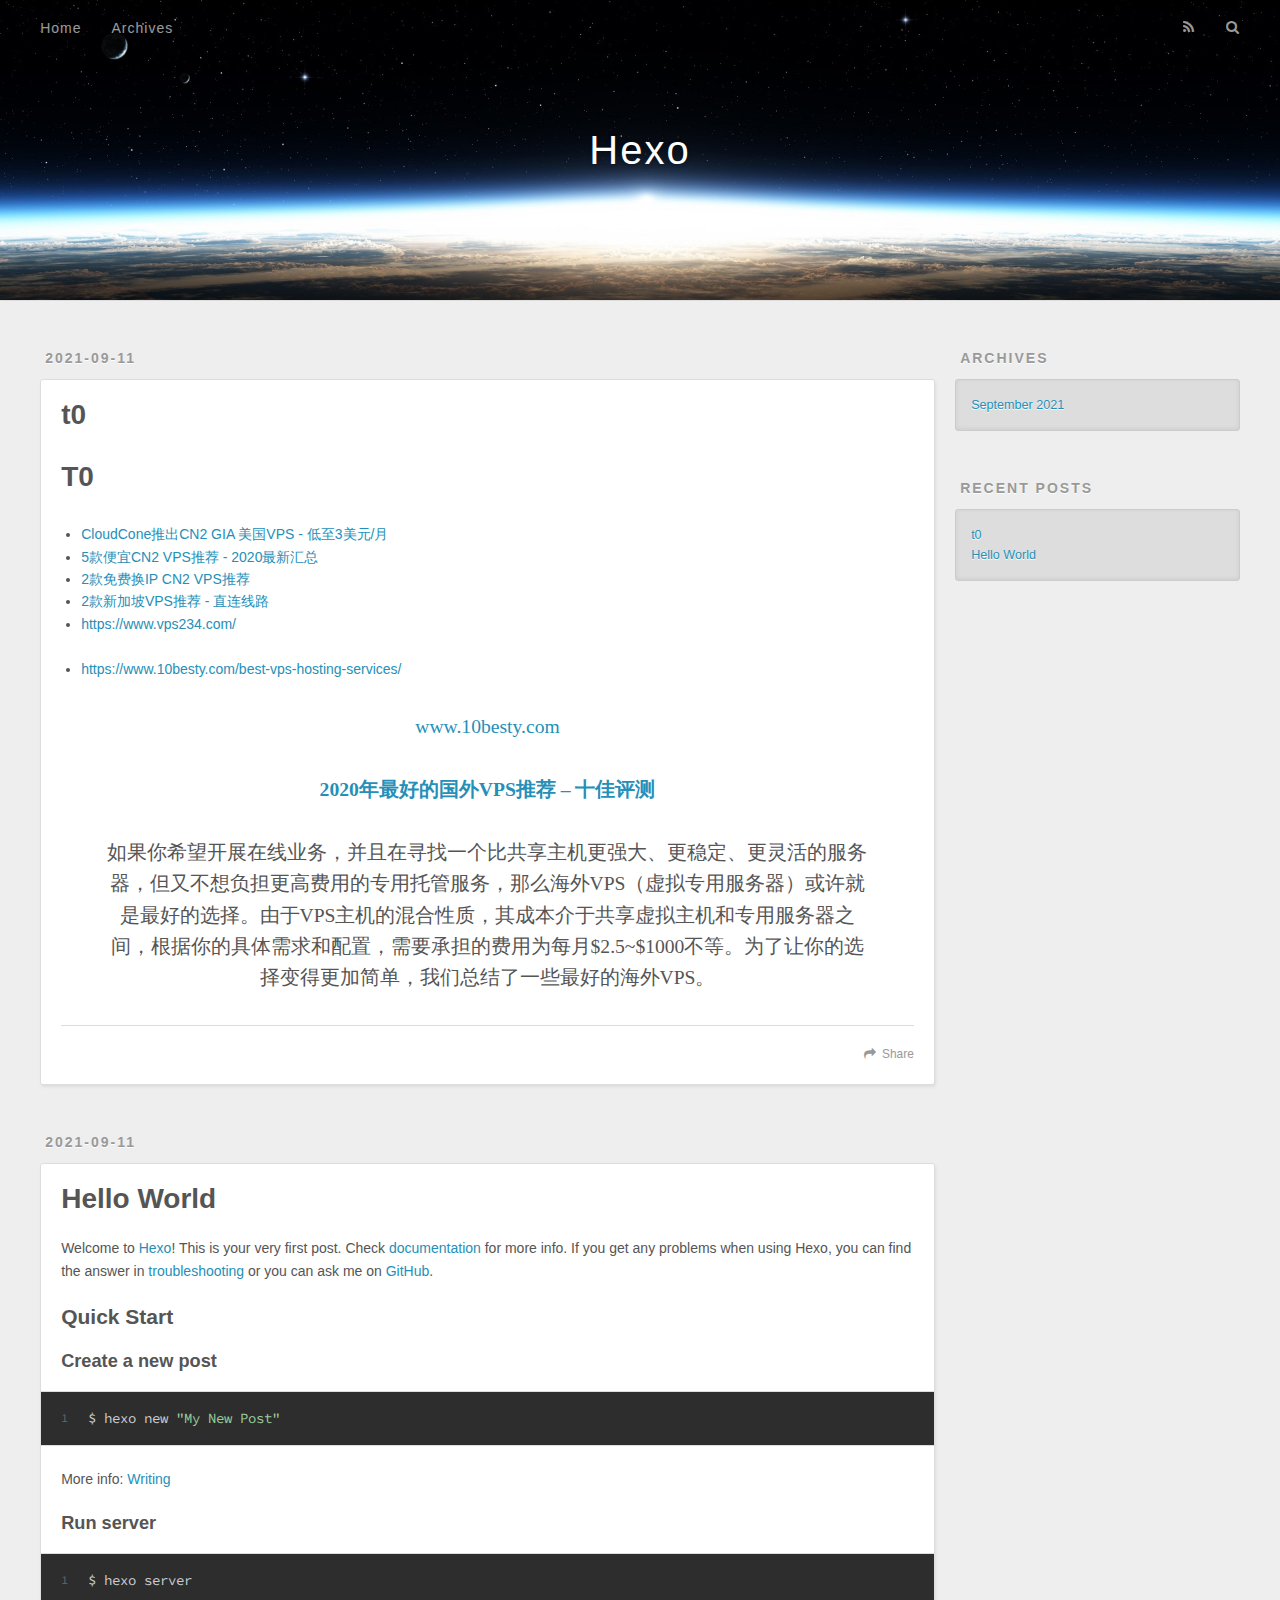
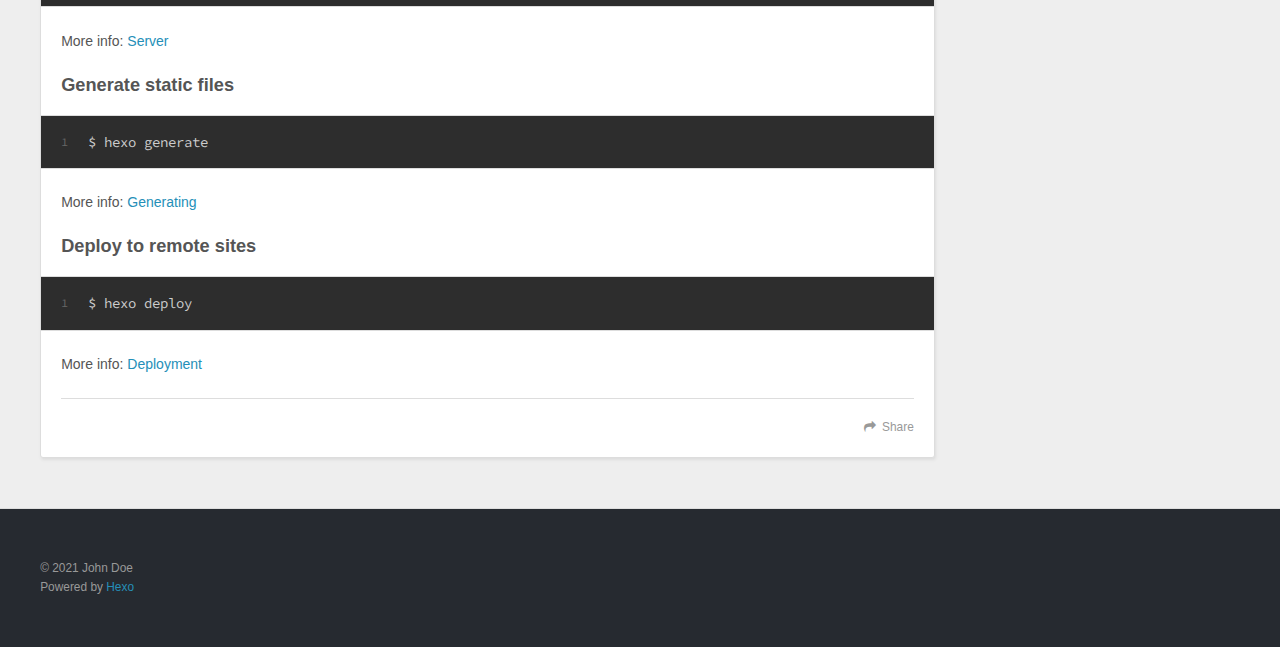
==== commit ad0fe1af: "Site updated: 2021-09-11 14:50:23" ====
--- a/index.html
+++ b/index.html
@@ -86,8 +86,22 @@
     
     <div class="article-entry" itemprop="articleBody">
       
-        <h1 id="T0"><a href="#T0" class="headerlink" title="T0"></a>T0</h1><p>eeee</p>
-<p>aaaaaa</p>
+        <h1 id="T0"><a href="#T0" class="headerlink" title="T0"></a>T0</h1><ul>
+<li><a target="_blank" rel="noopener" href="https://www.vps234.com/cloudcone-cn2-gia-usa-vps-recommend/">CloudCone推出CN2 GIA 美国VPS - 低至3美元/月</a></li>
+<li><a target="_blank" rel="noopener" href="https://www.vps234.com/very-cheap-cn2-vps-recommend/">5款便宜CN2 VPS推荐 - 2020最新汇总</a></li>
+<li><a target="_blank" rel="noopener" href="https://www.vps234.com/free-change-ip-cn2-vps-recommendation/">2款免费换IP CN2 VPS推荐</a></li>
+<li><a target="_blank" rel="noopener" href="https://www.vps234.com/cheap-singapore-vps-recommendation/">2款新加坡VPS推荐 - 直连线路</a></li>
+<li><a target="_blank" rel="noopener" href="https://www.vps234.com/">https://www.vps234.com/</a></li>
+</ul>
+<ul>
+<li><p><a target="_blank" rel="noopener" href="https://www.10besty.com/best-vps-hosting-services/">https://www.10besty.com/best-vps-hosting-services/</a></p>
+<blockquote>
+<p><a target="_blank" rel="noopener" href="http://www.10besty.com/">www.10besty.com</a></p>
+<p><a target="_blank" rel="noopener" href="https://www.10besty.com/best-vps-hosting-services/"><strong>2020年最好的国外VPS推荐 – 十佳评测</strong></a></p>
+<p>如果你希望开展在线业务，并且在寻找一个比共享主机更强大、更稳定、更灵活的服务器，但又不想负担更高费用的专用托管服务，那么海外VPS（虚拟专用服务器）或许就是最好的选择。由于VPS主机的混合性质，其成本介于共享虚拟主机和专用服务器之间，根据你的具体需求和配置，需要承担的费用为每月$2.5~$1000不等。为了让你的选择变得更加简单，我们总结了一些最好的海外VPS。</p>
+</blockquote>
+</li>
+</ul>
 
       
     </div>
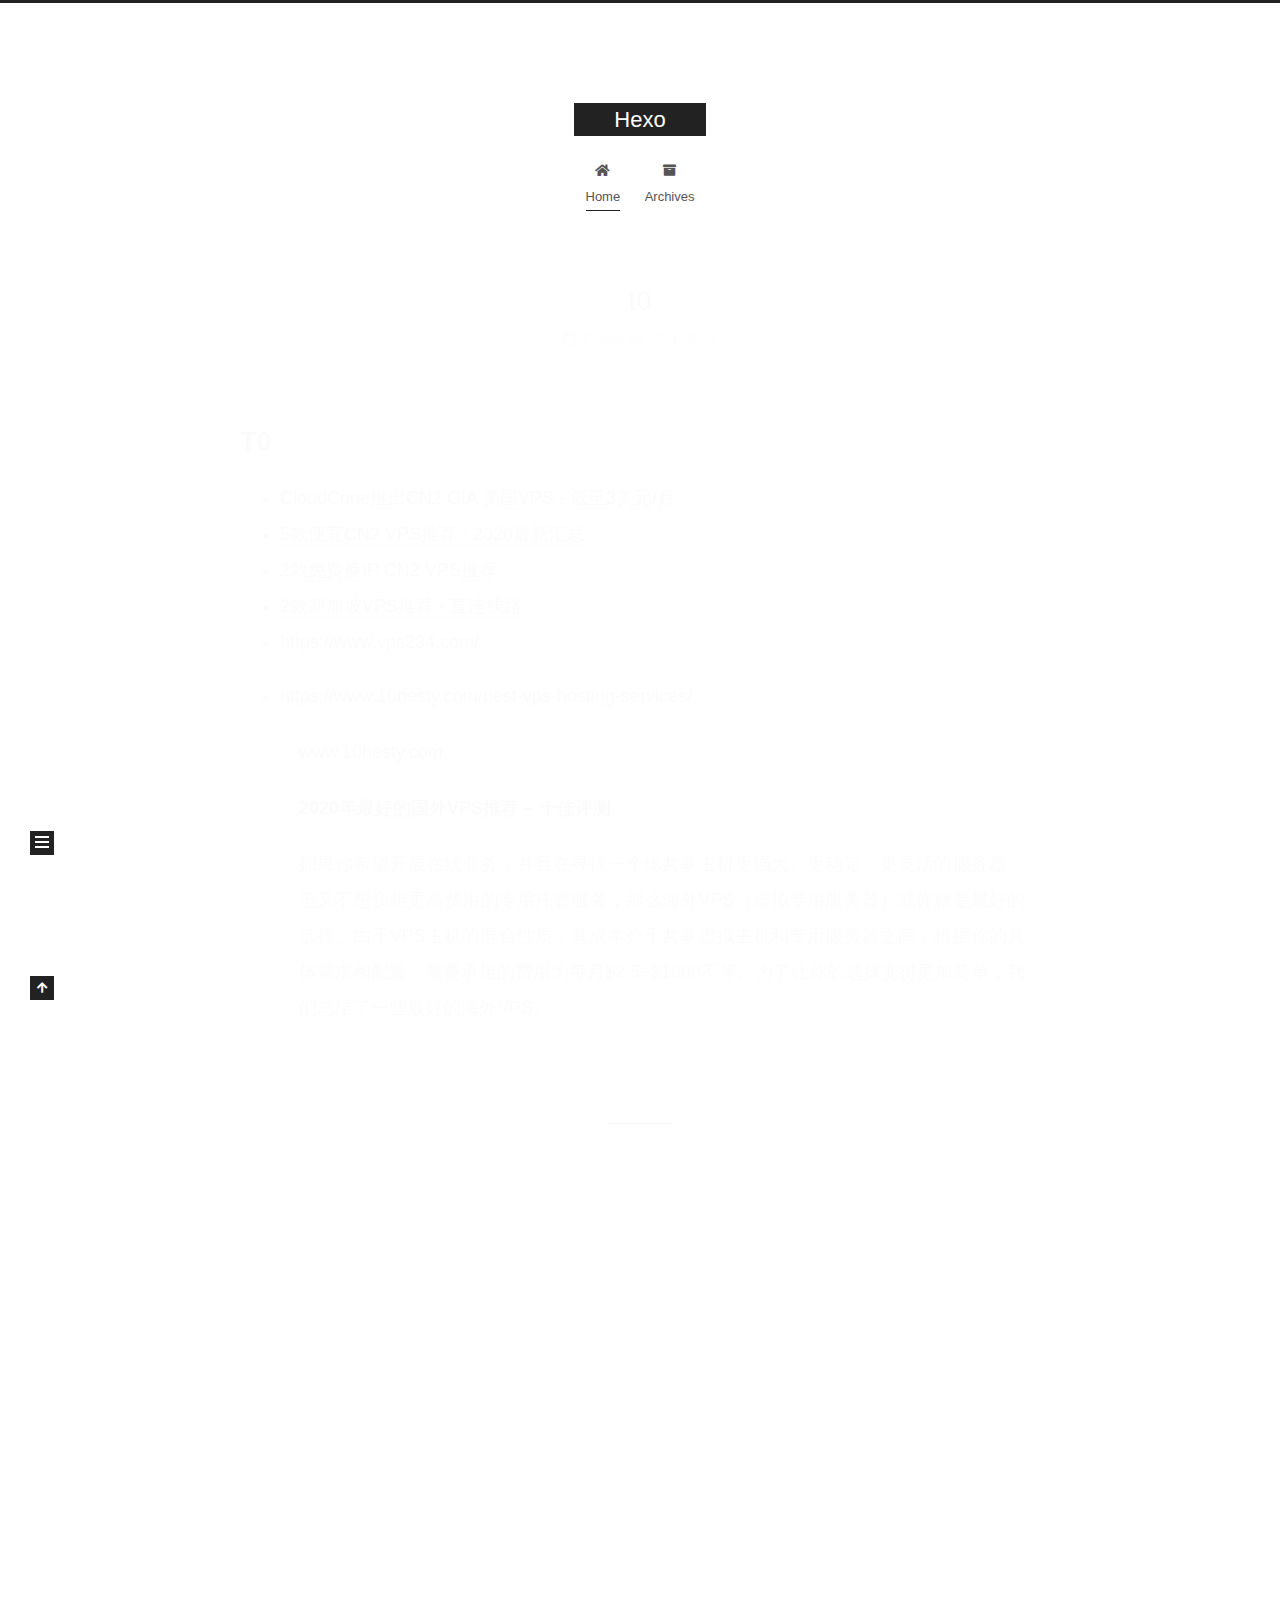
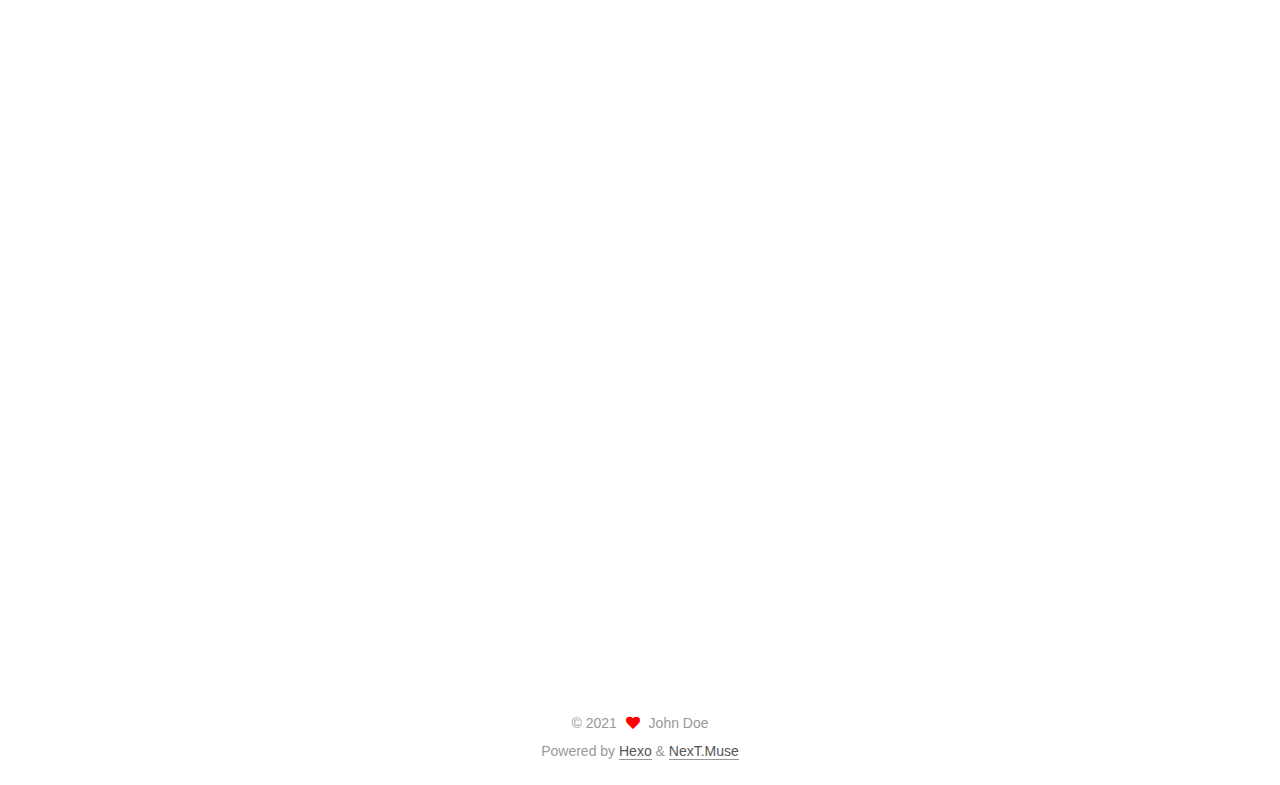
==== commit eab5af11: "Site updated: 2021-09-11 16:39:03" ====
--- a/index.html
+++ b/index.html
@@ -1,12 +1,25 @@
 <!DOCTYPE html>
-<html>
+<html lang="en">
 <head>
-  <meta charset="utf-8">
-  
-
-  
-  <title>Hexo</title>
-  <meta name="viewport" content="width=device-width, initial-scale=1, maximum-scale=1">
+  <meta charset="UTF-8">
+<meta name="viewport" content="width=device-width, initial-scale=1, maximum-scale=2">
+<meta name="theme-color" content="#222">
+<meta name="generator" content="Hexo 5.4.0">
+  <link rel="apple-touch-icon" sizes="180x180" href="/images/apple-touch-icon-next.png">
+  <link rel="icon" type="image/png" sizes="32x32" href="/images/favicon-32x32-next.png">
+  <link rel="icon" type="image/png" sizes="16x16" href="/images/favicon-16x16-next.png">
+  <link rel="mask-icon" href="/images/logo.svg" color="#222">
+
+<link rel="stylesheet" href="/css/main.css">
+
+
+<link rel="stylesheet" href="/lib/font-awesome/css/all.min.css">
+
+<script id="hexo-configurations">
+    var NexT = window.NexT || {};
+    var CONFIG = {"hostname":"example.com","root":"/","scheme":"Muse","version":"7.8.0","exturl":false,"sidebar":{"position":"left","display":"post","padding":18,"offset":12,"onmobile":false},"copycode":{"enable":false,"show_result":false,"style":null},"back2top":{"enable":true,"sidebar":false,"scrollpercent":false},"bookmark":{"enable":false,"color":"#222","save":"auto"},"fancybox":false,"mediumzoom":false,"lazyload":false,"pangu":false,"comments":{"style":"tabs","active":null,"storage":true,"lazyload":false,"nav":null},"algolia":{"hits":{"per_page":10},"labels":{"input_placeholder":"Search for Posts","hits_empty":"We didn't find any results for the search: ${query}","hits_stats":"${hits} results found in ${time} ms"}},"localsearch":{"enable":false,"trigger":"auto","top_n_per_article":1,"unescape":false,"preload":false},"motion":{"enable":true,"async":false,"transition":{"post_block":"fadeIn","post_header":"slideDownIn","post_body":"slideDownIn","coll_header":"slideLeftIn","sidebar":"slideUpIn"}}};
+  </script>
+
   <meta property="og:type" content="website">
 <meta property="og:title" content="Hexo">
 <meta property="og:url" content="http://example.com/index.html">
@@ -14,79 +27,164 @@
 <meta property="og:locale" content="en_US">
 <meta property="article:author" content="John Doe">
 <meta name="twitter:card" content="summary">
-  
-    <link rel="alternate" href="/atom.xml" title="Hexo" type="application/atom+xml">
-  
-  
-    <link rel="icon" href="/favicon.png">
-  
-  
-    <link href="//fonts.googleapis.com/css?family=Source+Code+Pro" rel="stylesheet" type="text/css">
-  
-  
-<link rel="stylesheet" href="/css/style.css">
-
-<meta name="generator" content="Hexo 5.4.0"></head>
-
-<body>
-  <div id="container">
-    <div id="wrap">
-      <header id="header">
-  <div id="banner"></div>
-  <div id="header-outer" class="outer">
-    <div id="header-title" class="inner">
-      <h1 id="logo-wrap">
-        <a href="/" id="logo">Hexo</a>
-      </h1>
-      
+
+<link rel="canonical" href="http://example.com/">
+
+
+<script id="page-configurations">
+  // https://hexo.io/docs/variables.html
+  CONFIG.page = {
+    sidebar: "",
+    isHome : true,
+    isPost : false,
+    lang   : 'en'
+  };
+</script>
+
+  <title>Hexo</title>
+  
+
+
+
+
+
+
+  <noscript>
+  <style>
+  .use-motion .brand,
+  .use-motion .menu-item,
+  .sidebar-inner,
+  .use-motion .post-block,
+  .use-motion .pagination,
+  .use-motion .comments,
+  .use-motion .post-header,
+  .use-motion .post-body,
+  .use-motion .collection-header { opacity: initial; }
+
+  .use-motion .site-title,
+  .use-motion .site-subtitle {
+    opacity: initial;
+    top: initial;
+  }
+
+  .use-motion .logo-line-before i { left: initial; }
+  .use-motion .logo-line-after i { right: initial; }
+  </style>
+</noscript>
+
+</head>
+
+<body itemscope itemtype="http://schema.org/WebPage">
+  <div class="container use-motion">
+    <div class="headband"></div>
+
+    <header class="header" itemscope itemtype="http://schema.org/WPHeader">
+      <div class="header-inner"><div class="site-brand-container">
+  <div class="site-nav-toggle">
+    <div class="toggle" aria-label="Toggle navigation bar">
+      <span class="toggle-line toggle-line-first"></span>
+      <span class="toggle-line toggle-line-middle"></span>
+      <span class="toggle-line toggle-line-last"></span>
     </div>
-    <div id="header-inner" class="inner">
-      <nav id="main-nav">
-        <a id="main-nav-toggle" class="nav-icon"></a>
-        
-          <a class="main-nav-link" href="/">Home</a>
-        
-          <a class="main-nav-link" href="/archives">Archives</a>
-        
-      </nav>
-      <nav id="sub-nav">
-        
-          <a id="nav-rss-link" class="nav-icon" href="/atom.xml" title="RSS Feed"></a>
-        
-        <a id="nav-search-btn" class="nav-icon" title="Search"></a>
-      </nav>
-      <div id="search-form-wrap">
-        <form action="//google.com/search" method="get" accept-charset="UTF-8" class="search-form"><input type="search" name="q" class="search-form-input" placeholder="Search"><button type="submit" class="search-form-submit">&#xF002;</button><input type="hidden" name="sitesearch" value="http://example.com"></form>
-      </div>
+  </div>
+
+  <div class="site-meta">
+
+    <a href="/" class="brand" rel="start">
+      <span class="logo-line-before"><i></i></span>
+      <h1 class="site-title">Hexo</h1>
+      <span class="logo-line-after"><i></i></span>
+    </a>
+  </div>
+
+  <div class="site-nav-right">
+    <div class="toggle popup-trigger">
     </div>
   </div>
-</header>
-      <div class="outer">
-        <section id="main">
-  
-    <article id="post-t0" class="article article-type-post" itemscope itemprop="blogPost">
-  <div class="article-meta">
-    <a href="/2021/09/11/t0/" class="article-date">
-  <time datetime="2021-09-11T06:19:39.000Z" itemprop="datePublished">2021-09-11</time>
-</a>
-    
-  </div>
-  <div class="article-inner">
-    
-    
-      <header class="article-header">
-        
-  
-    <h1 itemprop="name">
-      <a class="article-title" href="/2021/09/11/t0/">t0</a>
-    </h1>
-  
-
+</div>
+
+
+
+
+<nav class="site-nav">
+  <ul id="menu" class="main-menu menu">
+        <li class="menu-item menu-item-home">
+
+    <a href="/" rel="section"><i class="fa fa-home fa-fw"></i>Home</a>
+
+  </li>
+        <li class="menu-item menu-item-archives">
+
+    <a href="/archives/" rel="section"><i class="fa fa-archive fa-fw"></i>Archives</a>
+
+  </li>
+  </ul>
+</nav>
+
+
+
+
+</div>
+    </header>
+
+    
+  <div class="back-to-top">
+    <i class="fa fa-arrow-up"></i>
+    <span>0%</span>
+  </div>
+
+
+    <main class="main">
+      <div class="main-inner">
+        <div class="content-wrap">
+          
+
+          <div class="content index posts-expand">
+            
+      
+  
+  
+  <article itemscope itemtype="http://schema.org/Article" class="post-block" lang="en">
+    <link itemprop="mainEntityOfPage" href="http://example.com/2021/09/11/t0/">
+
+    <span hidden itemprop="author" itemscope itemtype="http://schema.org/Person">
+      <meta itemprop="image" content="/images/avatar.gif">
+      <meta itemprop="name" content="John Doe">
+      <meta itemprop="description" content="">
+    </span>
+
+    <span hidden itemprop="publisher" itemscope itemtype="http://schema.org/Organization">
+      <meta itemprop="name" content="Hexo">
+    </span>
+      <header class="post-header">
+        <h2 class="post-title" itemprop="name headline">
+          
+            <a href="/2021/09/11/t0/" class="post-title-link" itemprop="url">t0</a>
+        </h2>
+
+        <div class="post-meta">
+            <span class="post-meta-item">
+              <span class="post-meta-item-icon">
+                <i class="far fa-calendar"></i>
+              </span>
+              <span class="post-meta-item-text">Posted on</span>
+              
+
+              <time title="Created: 2021-09-11 14:19:39 / Modified: 14:50:12" itemprop="dateCreated datePublished" datetime="2021-09-11T14:19:39+08:00">2021-09-11</time>
+            </span>
+
+          
+
+        </div>
       </header>
-    
-    <div class="article-entry" itemprop="articleBody">
-      
-        <h1 id="T0"><a href="#T0" class="headerlink" title="T0"></a>T0</h1><ul>
+
+    
+    
+    
+    <div class="post-body" itemprop="articleBody">
+
+      
+          <h1 id="T0"><a href="#T0" class="headerlink" title="T0"></a>T0</h1><ul>
 <li><a target="_blank" rel="noopener" href="https://www.vps234.com/cloudcone-cn2-gia-usa-vps-recommend/">CloudCone推出CN2 GIA 美国VPS - 低至3美元/月</a></li>
 <li><a target="_blank" rel="noopener" href="https://www.vps234.com/very-cheap-cn2-vps-recommend/">5款便宜CN2 VPS推荐 - 2020最新汇总</a></li>
 <li><a target="_blank" rel="noopener" href="https://www.vps234.com/free-change-ip-cn2-vps-recommendation/">2款免费换IP CN2 VPS推荐</a></li>
@@ -105,40 +203,61 @@
 
       
     </div>
-    <footer class="article-footer">
-      <a data-url="http://example.com/2021/09/11/t0/" data-id="cktferpgi0000w0jheq9vfy88" class="article-share-link">Share</a>
-      
-      
-    </footer>
-  </div>
-  
-</article>
-
-
-  
-    <article id="post-hello-world" class="article article-type-post" itemscope itemprop="blogPost">
-  <div class="article-meta">
-    <a href="/2021/09/11/hello-world/" class="article-date">
-  <time datetime="2021-09-11T06:05:27.111Z" itemprop="datePublished">2021-09-11</time>
-</a>
-    
-  </div>
-  <div class="article-inner">
-    
-    
-      <header class="article-header">
-        
-  
-    <h1 itemprop="name">
-      <a class="article-title" href="/2021/09/11/hello-world/">Hello World</a>
-    </h1>
-  
-
+
+    
+    
+    
+      <footer class="post-footer">
+        <div class="post-eof"></div>
+      </footer>
+  </article>
+  
+  
+  
+
+      
+  
+  
+  <article itemscope itemtype="http://schema.org/Article" class="post-block" lang="en">
+    <link itemprop="mainEntityOfPage" href="http://example.com/2021/09/11/hello-world/">
+
+    <span hidden itemprop="author" itemscope itemtype="http://schema.org/Person">
+      <meta itemprop="image" content="/images/avatar.gif">
+      <meta itemprop="name" content="John Doe">
+      <meta itemprop="description" content="">
+    </span>
+
+    <span hidden itemprop="publisher" itemscope itemtype="http://schema.org/Organization">
+      <meta itemprop="name" content="Hexo">
+    </span>
+      <header class="post-header">
+        <h2 class="post-title" itemprop="name headline">
+          
+            <a href="/2021/09/11/hello-world/" class="post-title-link" itemprop="url">Hello World</a>
+        </h2>
+
+        <div class="post-meta">
+            <span class="post-meta-item">
+              <span class="post-meta-item-icon">
+                <i class="far fa-calendar"></i>
+              </span>
+              <span class="post-meta-item-text">Posted on</span>
+
+              <time title="Created: 2021-09-11 14:05:27" itemprop="dateCreated datePublished" datetime="2021-09-11T14:05:27+08:00">2021-09-11</time>
+            </span>
+
+          
+
+        </div>
       </header>
-    
-    <div class="article-entry" itemprop="articleBody">
-      
-        <p>Welcome to <a target="_blank" rel="noopener" href="https://hexo.io/">Hexo</a>! This is your very first post. Check <a target="_blank" rel="noopener" href="https://hexo.io/docs/">documentation</a> for more info. If you get any problems when using Hexo, you can find the answer in <a target="_blank" rel="noopener" href="https://hexo.io/docs/troubleshooting.html">troubleshooting</a> or you can ask me on <a target="_blank" rel="noopener" href="https://github.com/hexojs/hexo/issues">GitHub</a>.</p>
+
+    
+    
+    
+    <div class="post-body" itemprop="articleBody">
+
+      
+          <p>Welcome to <a target="_blank" rel="noopener" href="https://hexo.io/">Hexo</a>! This is your very first post. Check <a target="_blank" rel="noopener" href="https://hexo.io/docs/">documentation</a> for more info. If you get any problems when using Hexo, you can find the answer in <a target="_blank" rel="noopener" href="https://hexo.io/docs/troubleshooting.html">troubleshooting</a> or you can ask me on <a target="_blank" rel="noopener" href="https://github.com/hexojs/hexo/issues">GitHub</a>.</p>
 <h2 id="Quick-Start"><a href="#Quick-Start" class="headerlink" title="Quick Start"></a>Quick Start</h2><h3 id="Create-a-new-post"><a href="#Create-a-new-post" class="headerlink" title="Create a new post"></a>Create a new post</h3><figure class="highlight bash"><table><tr><td class="gutter"><pre><span class="line">1</span><br></pre></td><td class="code"><pre><span class="line">$ hexo new <span class="string">&quot;My New Post&quot;</span></span><br></pre></td></tr></table></figure>
 
 <p>More info: <a target="_blank" rel="noopener" href="https://hexo.io/docs/writing.html">Writing</a></p>
@@ -154,99 +273,171 @@
 
       
     </div>
-    <footer class="article-footer">
-      <a data-url="http://example.com/2021/09/11/hello-world/" data-id="cktfdyn5i000005jh7j2b5jc1" class="article-share-link">Share</a>
-      
-      
+
+    
+    
+    
+      <footer class="post-footer">
+        <div class="post-eof"></div>
+      </footer>
+  </article>
+  
+  
+  
+
+
+  
+
+
+
+          </div>
+          
+
+<script>
+  window.addEventListener('tabs:register', () => {
+    let { activeClass } = CONFIG.comments;
+    if (CONFIG.comments.storage) {
+      activeClass = localStorage.getItem('comments_active') || activeClass;
+    }
+    if (activeClass) {
+      let activeTab = document.querySelector(`a[href="#comment-${activeClass}"]`);
+      if (activeTab) {
+        activeTab.click();
+      }
+    }
+  });
+  if (CONFIG.comments.storage) {
+    window.addEventListener('tabs:click', event => {
+      if (!event.target.matches('.tabs-comment .tab-content .tab-pane')) return;
+      let commentClass = event.target.classList[1];
+      localStorage.setItem('comments_active', commentClass);
+    });
+  }
+</script>
+
+        </div>
+          
+  
+  <div class="toggle sidebar-toggle">
+    <span class="toggle-line toggle-line-first"></span>
+    <span class="toggle-line toggle-line-middle"></span>
+    <span class="toggle-line toggle-line-last"></span>
+  </div>
+
+  <aside class="sidebar">
+    <div class="sidebar-inner">
+
+      <ul class="sidebar-nav motion-element">
+        <li class="sidebar-nav-toc">
+          Table of Contents
+        </li>
+        <li class="sidebar-nav-overview">
+          Overview
+        </li>
+      </ul>
+
+      <!--noindex-->
+      <div class="post-toc-wrap sidebar-panel">
+      </div>
+      <!--/noindex-->
+
+      <div class="site-overview-wrap sidebar-panel">
+        <div class="site-author motion-element" itemprop="author" itemscope itemtype="http://schema.org/Person">
+  <p class="site-author-name" itemprop="name">John Doe</p>
+  <div class="site-description" itemprop="description"></div>
+</div>
+<div class="site-state-wrap motion-element">
+  <nav class="site-state">
+      <div class="site-state-item site-state-posts">
+          <a href="/archives/">
+        
+          <span class="site-state-item-count">2</span>
+          <span class="site-state-item-name">posts</span>
+        </a>
+      </div>
+  </nav>
+</div>
+
+
+
+      </div>
+
+    </div>
+  </aside>
+  <div id="sidebar-dimmer"></div>
+
+
+      </div>
+    </main>
+
+    <footer class="footer">
+      <div class="footer-inner">
+        
+
+        
+
+<div class="copyright">
+  
+  &copy; 
+  <span itemprop="copyrightYear">2021</span>
+  <span class="with-love">
+    <i class="fa fa-heart"></i>
+  </span>
+  <span class="author" itemprop="copyrightHolder">John Doe</span>
+</div>
+  <div class="powered-by">Powered by <a href="https://hexo.io/" class="theme-link" rel="noopener" target="_blank">Hexo</a> & <a href="https://muse.theme-next.org/" class="theme-link" rel="noopener" target="_blank">NexT.Muse</a>
+  </div>
+
+        
+
+
+
+
+
+
+
+
+      </div>
     </footer>
   </div>
-  
-</article>
-
-
-  
-
-
-</section>
-        
-          <aside id="sidebar">
-  
-    
-
-  
-    
-
-  
-    
-  
-    
-  <div class="widget-wrap">
-    <h3 class="widget-title">Archives</h3>
-    <div class="widget">
-      <ul class="archive-list"><li class="archive-list-item"><a class="archive-list-link" href="/archives/2021/09/">September 2021</a></li></ul>
-    </div>
-  </div>
-
-
-  
-    
-  <div class="widget-wrap">
-    <h3 class="widget-title">Recent Posts</h3>
-    <div class="widget">
-      <ul>
-        
-          <li>
-            <a href="/2021/09/11/t0/">t0</a>
-          </li>
-        
-          <li>
-            <a href="/2021/09/11/hello-world/">Hello World</a>
-          </li>
-        
-      </ul>
-    </div>
-  </div>
-
-  
-</aside>
-        
-      </div>
-      <footer id="footer">
-  
-  <div class="outer">
-    <div id="footer-info" class="inner">
-      &copy; 2021 John Doe<br>
-      Powered by <a href="http://hexo.io/" target="_blank">Hexo</a>
-    </div>
-  </div>
-</footer>
-    </div>
-    <nav id="mobile-nav">
-  
-    <a href="/" class="mobile-nav-link">Home</a>
-  
-    <a href="/archives" class="mobile-nav-link">Archives</a>
-  
-</nav>
-    
-
-<script src="//ajax.googleapis.com/ajax/libs/jquery/2.0.3/jquery.min.js"></script>
-
-
-  
-<link rel="stylesheet" href="/fancybox/jquery.fancybox.css">
-
-  
-<script src="/fancybox/jquery.fancybox.pack.js"></script>
-
-
-
-
-<script src="/js/script.js"></script>
-
-
-
-
-  </div>
+
+  
+  <script src="/lib/anime.min.js"></script>
+  <script src="/lib/velocity/velocity.min.js"></script>
+  <script src="/lib/velocity/velocity.ui.min.js"></script>
+
+<script src="/js/utils.js"></script>
+
+<script src="/js/motion.js"></script>
+
+
+<script src="/js/schemes/muse.js"></script>
+
+
+<script src="/js/next-boot.js"></script>
+
+
+
+
+  
+
+
+
+
+
+
+
+
+
+
+
+
+
+
+
+  
+
+  
+
 </body>
-</html>+</html>
--- a/css/main.css
+++ b/css/main.css
@@ -0,0 +1,2291 @@
+:root {
+  --body-bg-color: #fff;
+  --content-bg-color: #fff;
+  --card-bg-color: #f5f5f5;
+  --text-color: #555;
+  --blockquote-color: #666;
+  --link-color: #555;
+  --link-hover-color: #222;
+  --brand-color: #fff;
+  --brand-hover-color: #fff;
+  --table-row-odd-bg-color: #f9f9f9;
+  --table-row-hover-bg-color: #f5f5f5;
+  --menu-item-bg-color: #f5f5f5;
+  --btn-default-bg: #222;
+  --btn-default-color: #fff;
+  --btn-default-border-color: #222;
+  --btn-default-hover-bg: #fff;
+  --btn-default-hover-color: #222;
+  --btn-default-hover-border-color: #222;
+}
+html {
+  line-height: 1.15; /* 1 */
+  -webkit-text-size-adjust: 100%; /* 2 */
+}
+body {
+  margin: 0;
+}
+main {
+  display: block;
+}
+h1 {
+  font-size: 2em;
+  margin: 0.67em 0;
+}
+hr {
+  box-sizing: content-box; /* 1 */
+  height: 0; /* 1 */
+  overflow: visible; /* 2 */
+}
+pre {
+  font-family: monospace, monospace; /* 1 */
+  font-size: 1em; /* 2 */
+}
+a {
+  background: transparent;
+}
+abbr[title] {
+  border-bottom: none; /* 1 */
+  text-decoration: underline; /* 2 */
+  text-decoration: underline dotted; /* 2 */
+}
+b,
+strong {
+  font-weight: bolder;
+}
+code,
+kbd,
+samp {
+  font-family: monospace, monospace; /* 1 */
+  font-size: 1em; /* 2 */
+}
+small {
+  font-size: 80%;
+}
+sub,
+sup {
+  font-size: 75%;
+  line-height: 0;
+  position: relative;
+  vertical-align: baseline;
+}
+sub {
+  bottom: -0.25em;
+}
+sup {
+  top: -0.5em;
+}
+img {
+  border-style: none;
+}
+button,
+input,
+optgroup,
+select,
+textarea {
+  font-family: inherit; /* 1 */
+  font-size: 100%; /* 1 */
+  line-height: 1.15; /* 1 */
+  margin: 0; /* 2 */
+}
+button,
+input {
+/* 1 */
+  overflow: visible;
+}
+button,
+select {
+/* 1 */
+  text-transform: none;
+}
+button,
+[type='button'],
+[type='reset'],
+[type='submit'] {
+  -webkit-appearance: button;
+}
+button::-moz-focus-inner,
+[type='button']::-moz-focus-inner,
+[type='reset']::-moz-focus-inner,
+[type='submit']::-moz-focus-inner {
+  border-style: none;
+  padding: 0;
+}
+button:-moz-focusring,
+[type='button']:-moz-focusring,
+[type='reset']:-moz-focusring,
+[type='submit']:-moz-focusring {
+  outline: 1px dotted ButtonText;
+}
+fieldset {
+  padding: 0.35em 0.75em 0.625em;
+}
+legend {
+  box-sizing: border-box; /* 1 */
+  color: inherit; /* 2 */
+  display: table; /* 1 */
+  max-width: 100%; /* 1 */
+  padding: 0; /* 3 */
+  white-space: normal; /* 1 */
+}
+progress {
+  vertical-align: baseline;
+}
+textarea {
+  overflow: auto;
+}
+[type='checkbox'],
+[type='radio'] {
+  box-sizing: border-box; /* 1 */
+  padding: 0; /* 2 */
+}
+[type='number']::-webkit-inner-spin-button,
+[type='number']::-webkit-outer-spin-button {
+  height: auto;
+}
+[type='search'] {
+  outline-offset: -2px; /* 2 */
+  -webkit-appearance: textfield; /* 1 */
+}
+[type='search']::-webkit-search-decoration {
+  -webkit-appearance: none;
+}
+::-webkit-file-upload-button {
+  font: inherit; /* 2 */
+  -webkit-appearance: button; /* 1 */
+}
+details {
+  display: block;
+}
+summary {
+  display: list-item;
+}
+template {
+  display: none;
+}
+[hidden] {
+  display: none;
+}
+::selection {
+  background: #262a30;
+  color: #eee;
+}
+html,
+body {
+  height: 100%;
+}
+body {
+  background: var(--body-bg-color);
+  color: var(--text-color);
+  font-family: 'Lato', "PingFang SC", "Microsoft YaHei", sans-serif;
+  font-size: 1em;
+  line-height: 2;
+}
+@media (max-width: 991px) {
+  body {
+    padding-left: 0 !important;
+    padding-right: 0 !important;
+  }
+}
+h1,
+h2,
+h3,
+h4,
+h5,
+h6 {
+  font-family: 'Lato', "PingFang SC", "Microsoft YaHei", sans-serif;
+  font-weight: bold;
+  line-height: 1.5;
+  margin: 20px 0 15px;
+}
+h1 {
+  font-size: 1.5em;
+}
+h2 {
+  font-size: 1.375em;
+}
+h3 {
+  font-size: 1.25em;
+}
+h4 {
+  font-size: 1.125em;
+}
+h5 {
+  font-size: 1em;
+}
+h6 {
+  font-size: 0.875em;
+}
+p {
+  margin: 0 0 20px 0;
+}
+a,
+span.exturl {
+  border-bottom: 1px solid #999;
+  color: var(--link-color);
+  outline: 0;
+  text-decoration: none;
+  overflow-wrap: break-word;
+  word-wrap: break-word;
+  cursor: pointer;
+}
+a:hover,
+span.exturl:hover {
+  border-bottom-color: var(--link-hover-color);
+  color: var(--link-hover-color);
+}
+iframe,
+img,
+video {
+  display: block;
+  margin-left: auto;
+  margin-right: auto;
+  max-width: 100%;
+}
+hr {
+  background-image: repeating-linear-gradient(-45deg, #ddd, #ddd 4px, transparent 4px, transparent 8px);
+  border: 0;
+  height: 3px;
+  margin: 40px 0;
+}
+blockquote {
+  border-left: 4px solid #ddd;
+  color: var(--blockquote-color);
+  margin: 0;
+  padding: 0 15px;
+}
+blockquote cite::before {
+  content: '-';
+  padding: 0 5px;
+}
+dt {
+  font-weight: bold;
+}
+dd {
+  margin: 0;
+  padding: 0;
+}
+kbd {
+  background-color: #f5f5f5;
+  background-image: linear-gradient(#eee, #fff, #eee);
+  border: 1px solid #ccc;
+  border-radius: 0.2em;
+  box-shadow: 0.1em 0.1em 0.2em rgba(0,0,0,0.1);
+  color: #555;
+  font-family: inherit;
+  padding: 0.1em 0.3em;
+  white-space: nowrap;
+}
+.table-container {
+  overflow: auto;
+}
+table {
+  border-collapse: collapse;
+  border-spacing: 0;
+  font-size: 0.875em;
+  margin: 0 0 20px 0;
+  width: 100%;
+}
+tbody tr:nth-of-type(odd) {
+  background: var(--table-row-odd-bg-color);
+}
+tbody tr:hover {
+  background: var(--table-row-hover-bg-color);
+}
+caption,
+th,
+td {
+  font-weight: normal;
+  padding: 8px;
+  vertical-align: middle;
+}
+th,
+td {
+  border: 1px solid #ddd;
+  border-bottom: 3px solid #ddd;
+}
+th {
+  font-weight: 700;
+  padding-bottom: 10px;
+}
+td {
+  border-bottom-width: 1px;
+}
+.btn {
+  background: var(--btn-default-bg);
+  border: 2px solid var(--btn-default-border-color);
+  border-radius: 0;
+  color: var(--btn-default-color);
+  display: inline-block;
+  font-size: 0.875em;
+  line-height: 2;
+  padding: 0 20px;
+  text-decoration: none;
+  transition-property: background-color;
+  transition-delay: 0s;
+  transition-duration: 0.2s;
+  transition-timing-function: ease-in-out;
+}
+.btn:hover {
+  background: var(--btn-default-hover-bg);
+  border-color: var(--btn-default-hover-border-color);
+  color: var(--btn-default-hover-color);
+}
+.btn + .btn {
+  margin: 0 0 8px 8px;
+}
+.btn .fa-fw {
+  text-align: left;
+  width: 1.285714285714286em;
+}
+.toggle {
+  line-height: 0;
+}
+.toggle .toggle-line {
+  background: #fff;
+  display: inline-block;
+  height: 2px;
+  left: 0;
+  position: relative;
+  top: 0;
+  transition: all 0.4s;
+  vertical-align: top;
+  width: 100%;
+}
+.toggle .toggle-line:not(:first-child) {
+  margin-top: 3px;
+}
+.toggle.toggle-arrow .toggle-line-first {
+  left: 50%;
+  top: 2px;
+  transform: rotate(45deg);
+  width: 50%;
+}
+.toggle.toggle-arrow .toggle-line-middle {
+  left: 2px;
+  width: 90%;
+}
+.toggle.toggle-arrow .toggle-line-last {
+  left: 50%;
+  top: -2px;
+  transform: rotate(-45deg);
+  width: 50%;
+}
+.toggle.toggle-close .toggle-line-first {
+  transform: rotate(-45deg);
+  top: 5px;
+}
+.toggle.toggle-close .toggle-line-middle {
+  opacity: 0;
+}
+.toggle.toggle-close .toggle-line-last {
+  transform: rotate(45deg);
+  top: -5px;
+}
+.highlight,
+pre {
+  background: #f7f7f7;
+  color: #4d4d4c;
+  line-height: 1.6;
+  margin: 0 auto 20px;
+}
+pre,
+code {
+  font-family: consolas, Menlo, monospace, "PingFang SC", "Microsoft YaHei";
+}
+code {
+  background: #eee;
+  border-radius: 3px;
+  color: #555;
+  padding: 2px 4px;
+  overflow-wrap: break-word;
+  word-wrap: break-word;
+}
+.highlight *::selection {
+  background: #d6d6d6;
+}
+.highlight pre {
+  border: 0;
+  margin: 0;
+  padding: 10px 0;
+}
+.highlight table {
+  border: 0;
+  margin: 0;
+  width: auto;
+}
+.highlight td {
+  border: 0;
+  padding: 0;
+}
+.highlight figcaption {
+  background: #eff2f3;
+  color: #4d4d4c;
+  display: flex;
+  font-size: 0.875em;
+  justify-content: space-between;
+  line-height: 1.2;
+  padding: 0.5em;
+}
+.highlight figcaption a {
+  color: #4d4d4c;
+}
+.highlight figcaption a:hover {
+  border-bottom-color: #4d4d4c;
+}
+.highlight .gutter {
+  -moz-user-select: none;
+  -ms-user-select: none;
+  -webkit-user-select: none;
+  user-select: none;
+}
+.highlight .gutter pre {
+  background: #eff2f3;
+  color: #869194;
+  padding-left: 10px;
+  padding-right: 10px;
+  text-align: right;
+}
+.highlight .code pre {
+  background: #f7f7f7;
+  padding-left: 10px;
+  width: 100%;
+}
+.gist table {
+  width: auto;
+}
+.gist table td {
+  border: 0;
+}
+pre {
+  overflow: auto;
+  padding: 10px;
+}
+pre code {
+  background: none;
+  color: #4d4d4c;
+  font-size: 0.875em;
+  padding: 0;
+  text-shadow: none;
+}
+pre .deletion {
+  background: #fdd;
+}
+pre .addition {
+  background: #dfd;
+}
+pre .meta {
+  color: #eab700;
+  -moz-user-select: none;
+  -ms-user-select: none;
+  -webkit-user-select: none;
+  user-select: none;
+}
+pre .comment {
+  color: #8e908c;
+}
+pre .variable,
+pre .attribute,
+pre .tag,
+pre .name,
+pre .regexp,
+pre .ruby .constant,
+pre .xml .tag .title,
+pre .xml .pi,
+pre .xml .doctype,
+pre .html .doctype,
+pre .css .id,
+pre .css .class,
+pre .css .pseudo {
+  color: #c82829;
+}
+pre .number,
+pre .preprocessor,
+pre .built_in,
+pre .builtin-name,
+pre .literal,
+pre .params,
+pre .constant,
+pre .command {
+  color: #f5871f;
+}
+pre .ruby .class .title,
+pre .css .rules .attribute,
+pre .string,
+pre .symbol,
+pre .value,
+pre .inheritance,
+pre .header,
+pre .ruby .symbol,
+pre .xml .cdata,
+pre .special,
+pre .formula {
+  color: #718c00;
+}
+pre .title,
+pre .css .hexcolor {
+  color: #3e999f;
+}
+pre .function,
+pre .python .decorator,
+pre .python .title,
+pre .ruby .function .title,
+pre .ruby .title .keyword,
+pre .perl .sub,
+pre .javascript .title,
+pre .coffeescript .title {
+  color: #4271ae;
+}
+pre .keyword,
+pre .javascript .function {
+  color: #8959a8;
+}
+.blockquote-center {
+  border-left: none;
+  margin: 40px 0;
+  padding: 0;
+  position: relative;
+  text-align: center;
+}
+.blockquote-center .fa {
+  display: block;
+  opacity: 0.6;
+  position: absolute;
+  width: 100%;
+}
+.blockquote-center .fa-quote-left {
+  border-top: 1px solid #ccc;
+  text-align: left;
+  top: -20px;
+}
+.blockquote-center .fa-quote-right {
+  border-bottom: 1px solid #ccc;
+  text-align: right;
+  bottom: -20px;
+}
+.blockquote-center p,
+.blockquote-center div {
+  text-align: center;
+}
+.post-body .group-picture img {
+  margin: 0 auto;
+  padding: 0 3px;
+}
+.group-picture-row {
+  margin-bottom: 6px;
+  overflow: hidden;
+}
+.group-picture-column {
+  float: left;
+  margin-bottom: 10px;
+}
+.post-body .label {
+  color: #555;
+  display: inline;
+  padding: 0 2px;
+}
+.post-body .label.default {
+  background: #f0f0f0;
+}
+.post-body .label.primary {
+  background: #efe6f7;
+}
+.post-body .label.info {
+  background: #e5f2f8;
+}
+.post-body .label.success {
+  background: #e7f4e9;
+}
+.post-body .label.warning {
+  background: #fcf6e1;
+}
+.post-body .label.danger {
+  background: #fae8eb;
+}
+.post-body .tabs {
+  margin-bottom: 20px;
+}
+.post-body .tabs,
+.tabs-comment {
+  display: block;
+  padding-top: 10px;
+  position: relative;
+}
+.post-body .tabs ul.nav-tabs,
+.tabs-comment ul.nav-tabs {
+  display: flex;
+  flex-wrap: wrap;
+  margin: 0;
+  margin-bottom: -1px;
+  padding: 0;
+}
+@media (max-width: 413px) {
+  .post-body .tabs ul.nav-tabs,
+  .tabs-comment ul.nav-tabs {
+    display: block;
+    margin-bottom: 5px;
+  }
+}
+.post-body .tabs ul.nav-tabs li.tab,
+.tabs-comment ul.nav-tabs li.tab {
+  border-bottom: 1px solid #ddd;
+  border-left: 1px solid transparent;
+  border-right: 1px solid transparent;
+  border-top: 3px solid transparent;
+  flex-grow: 1;
+  list-style-type: none;
+  border-radius: 0 0 0 0;
+}
+@media (max-width: 413px) {
+  .post-body .tabs ul.nav-tabs li.tab,
+  .tabs-comment ul.nav-tabs li.tab {
+    border-bottom: 1px solid transparent;
+    border-left: 3px solid transparent;
+    border-right: 1px solid transparent;
+    border-top: 1px solid transparent;
+  }
+}
+@media (max-width: 413px) {
+  .post-body .tabs ul.nav-tabs li.tab,
+  .tabs-comment ul.nav-tabs li.tab {
+    border-radius: 0;
+  }
+}
+.post-body .tabs ul.nav-tabs li.tab a,
+.tabs-comment ul.nav-tabs li.tab a {
+  border-bottom: initial;
+  display: block;
+  line-height: 1.8;
+  outline: 0;
+  padding: 0.25em 0.75em;
+  text-align: center;
+  transition-delay: 0s;
+  transition-duration: 0.2s;
+  transition-timing-function: ease-out;
+}
+.post-body .tabs ul.nav-tabs li.tab a i,
+.tabs-comment ul.nav-tabs li.tab a i {
+  width: 1.285714285714286em;
+}
+.post-body .tabs ul.nav-tabs li.tab.active,
+.tabs-comment ul.nav-tabs li.tab.active {
+  border-bottom: 1px solid transparent;
+  border-left: 1px solid #ddd;
+  border-right: 1px solid #ddd;
+  border-top: 3px solid #fc6423;
+}
+@media (max-width: 413px) {
+  .post-body .tabs ul.nav-tabs li.tab.active,
+  .tabs-comment ul.nav-tabs li.tab.active {
+    border-bottom: 1px solid #ddd;
+    border-left: 3px solid #fc6423;
+    border-right: 1px solid #ddd;
+    border-top: 1px solid #ddd;
+  }
+}
+.post-body .tabs ul.nav-tabs li.tab.active a,
+.tabs-comment ul.nav-tabs li.tab.active a {
+  color: var(--link-color);
+  cursor: default;
+}
+.post-body .tabs .tab-content .tab-pane,
+.tabs-comment .tab-content .tab-pane {
+  border: 1px solid #ddd;
+  border-top: 0;
+  padding: 20px 20px 0 20px;
+  border-radius: 0;
+}
+.post-body .tabs .tab-content .tab-pane:not(.active),
+.tabs-comment .tab-content .tab-pane:not(.active) {
+  display: none;
+}
+.post-body .tabs .tab-content .tab-pane.active,
+.tabs-comment .tab-content .tab-pane.active {
+  display: block;
+}
+.post-body .tabs .tab-content .tab-pane.active:nth-of-type(1),
+.tabs-comment .tab-content .tab-pane.active:nth-of-type(1) {
+  border-radius: 0 0 0 0;
+}
+@media (max-width: 413px) {
+  .post-body .tabs .tab-content .tab-pane.active:nth-of-type(1),
+  .tabs-comment .tab-content .tab-pane.active:nth-of-type(1) {
+    border-radius: 0;
+  }
+}
+.post-body .note {
+  border-radius: 3px;
+  margin-bottom: 20px;
+  padding: 1em;
+  position: relative;
+  border: 1px solid #eee;
+  border-left-width: 5px;
+}
+.post-body .note h2,
+.post-body .note h3,
+.post-body .note h4,
+.post-body .note h5,
+.post-body .note h6 {
+  margin-top: 0;
+  border-bottom: initial;
+  margin-bottom: 0;
+  padding-top: 0;
+}
+.post-body .note p:first-child,
+.post-body .note ul:first-child,
+.post-body .note ol:first-child,
+.post-body .note table:first-child,
+.post-body .note pre:first-child,
+.post-body .note blockquote:first-child,
+.post-body .note img:first-child {
+  margin-top: 0;
+}
+.post-body .note p:last-child,
+.post-body .note ul:last-child,
+.post-body .note ol:last-child,
+.post-body .note table:last-child,
+.post-body .note pre:last-child,
+.post-body .note blockquote:last-child,
+.post-body .note img:last-child {
+  margin-bottom: 0;
+}
+.post-body .note.default {
+  border-left-color: #777;
+}
+.post-body .note.default h2,
+.post-body .note.default h3,
+.post-body .note.default h4,
+.post-body .note.default h5,
+.post-body .note.default h6 {
+  color: #777;
+}
+.post-body .note.primary {
+  border-left-color: #6f42c1;
+}
+.post-body .note.primary h2,
+.post-body .note.primary h3,
+.post-body .note.primary h4,
+.post-body .note.primary h5,
+.post-body .note.primary h6 {
+  color: #6f42c1;
+}
+.post-body .note.info {
+  border-left-color: #428bca;
+}
+.post-body .note.info h2,
+.post-body .note.info h3,
+.post-body .note.info h4,
+.post-body .note.info h5,
+.post-body .note.info h6 {
+  color: #428bca;
+}
+.post-body .note.success {
+  border-left-color: #5cb85c;
+}
+.post-body .note.success h2,
+.post-body .note.success h3,
+.post-body .note.success h4,
+.post-body .note.success h5,
+.post-body .note.success h6 {
+  color: #5cb85c;
+}
+.post-body .note.warning {
+  border-left-color: #f0ad4e;
+}
+.post-body .note.warning h2,
+.post-body .note.warning h3,
+.post-body .note.warning h4,
+.post-body .note.warning h5,
+.post-body .note.warning h6 {
+  color: #f0ad4e;
+}
+.post-body .note.danger {
+  border-left-color: #d9534f;
+}
+.post-body .note.danger h2,
+.post-body .note.danger h3,
+.post-body .note.danger h4,
+.post-body .note.danger h5,
+.post-body .note.danger h6 {
+  color: #d9534f;
+}
+.pagination .prev,
+.pagination .next,
+.pagination .page-number,
+.pagination .space {
+  display: inline-block;
+  margin: 0 10px;
+  padding: 0 11px;
+  position: relative;
+  top: -1px;
+}
+@media (max-width: 767px) {
+  .pagination .prev,
+  .pagination .next,
+  .pagination .page-number,
+  .pagination .space {
+    margin: 0 5px;
+  }
+}
+.pagination {
+  border-top: 1px solid #eee;
+  margin: 120px 0 0;
+  text-align: center;
+}
+.pagination .prev,
+.pagination .next,
+.pagination .page-number {
+  border-bottom: 0;
+  border-top: 1px solid #eee;
+  transition-property: border-color;
+  transition-delay: 0s;
+  transition-duration: 0.2s;
+  transition-timing-function: ease-in-out;
+}
+.pagination .prev:hover,
+.pagination .next:hover,
+.pagination .page-number:hover {
+  border-top-color: #222;
+}
+.pagination .space {
+  margin: 0;
+  padding: 0;
+}
+.pagination .prev {
+  margin-left: 0;
+}
+.pagination .next {
+  margin-right: 0;
+}
+.pagination .page-number.current {
+  background: #ccc;
+  border-top-color: #ccc;
+  color: #fff;
+}
+@media (max-width: 767px) {
+  .pagination {
+    border-top: none;
+  }
+  .pagination .prev,
+  .pagination .next,
+  .pagination .page-number {
+    border-bottom: 1px solid #eee;
+    border-top: 0;
+    margin-bottom: 10px;
+    padding: 0 10px;
+  }
+  .pagination .prev:hover,
+  .pagination .next:hover,
+  .pagination .page-number:hover {
+    border-bottom-color: #222;
+  }
+}
+.comments {
+  margin-top: 60px;
+  overflow: hidden;
+}
+.comment-button-group {
+  display: flex;
+  flex-wrap: wrap-reverse;
+  justify-content: center;
+  margin: 1em 0;
+}
+.comment-button-group .comment-button {
+  margin: 0.1em 0.2em;
+}
+.comment-button-group .comment-button.active {
+  background: var(--btn-default-hover-bg);
+  border-color: var(--btn-default-hover-border-color);
+  color: var(--btn-default-hover-color);
+}
+.comment-position {
+  display: none;
+}
+.comment-position.active {
+  display: block;
+}
+.tabs-comment {
+  background: var(--content-bg-color);
+  margin-top: 4em;
+  padding-top: 0;
+}
+.tabs-comment .comments {
+  border: 0;
+  box-shadow: none;
+  margin-top: 0;
+  padding-top: 0;
+}
+.container {
+  min-height: 100%;
+  position: relative;
+}
+.main-inner {
+  margin: 0 auto;
+  width: 700px;
+}
+@media (min-width: 1200px) {
+  .main-inner {
+    width: 800px;
+  }
+}
+@media (min-width: 1600px) {
+  .main-inner {
+    width: 900px;
+  }
+}
+@media (max-width: 767px) {
+  .content-wrap {
+    padding: 0 20px;
+  }
+}
+.header {
+  background: transparent;
+}
+.header-inner {
+  margin: 0 auto;
+  width: 700px;
+}
+@media (min-width: 1200px) {
+  .header-inner {
+    width: 800px;
+  }
+}
+@media (min-width: 1600px) {
+  .header-inner {
+    width: 900px;
+  }
+}
+.site-brand-container {
+  display: flex;
+  flex-shrink: 0;
+  padding: 0 10px;
+}
+.headband {
+  background: #222;
+  height: 3px;
+}
+.site-meta {
+  flex-grow: 1;
+  text-align: center;
+}
+@media (max-width: 767px) {
+  .site-meta {
+    text-align: center;
+  }
+}
+.brand {
+  border-bottom: none;
+  color: var(--brand-color);
+  display: inline-block;
+  line-height: 1.375em;
+  padding: 0 40px;
+  position: relative;
+}
+.brand:hover {
+  color: var(--brand-hover-color);
+}
+.site-title {
+  font-family: 'Lato', "PingFang SC", "Microsoft YaHei", sans-serif;
+  font-size: 1.375em;
+  font-weight: normal;
+  margin: 0;
+}
+.site-subtitle {
+  color: #999;
+  font-size: 0.8125em;
+  margin: 10px 0;
+}
+.use-motion .brand {
+  opacity: 0;
+}
+.use-motion .site-title,
+.use-motion .site-subtitle,
+.use-motion .custom-logo-image {
+  opacity: 0;
+  position: relative;
+  top: -10px;
+}
+.site-nav-toggle,
+.site-nav-right {
+  display: none;
+}
+@media (max-width: 767px) {
+  .site-nav-toggle,
+  .site-nav-right {
+    display: flex;
+    flex-direction: column;
+    justify-content: center;
+  }
+}
+.site-nav-toggle .toggle,
+.site-nav-right .toggle {
+  color: var(--text-color);
+  padding: 10px;
+  width: 22px;
+}
+.site-nav-toggle .toggle .toggle-line,
+.site-nav-right .toggle .toggle-line {
+  background: var(--text-color);
+  border-radius: 1px;
+}
+.site-nav {
+  display: block;
+}
+@media (max-width: 767px) {
+  .site-nav {
+    clear: both;
+    display: none;
+  }
+}
+.site-nav.site-nav-on {
+  display: block;
+}
+.menu {
+  margin-top: 20px;
+  padding-left: 0;
+  text-align: center;
+}
+.menu-item {
+  display: inline-block;
+  list-style: none;
+  margin: 0 10px;
+}
+@media (max-width: 767px) {
+  .menu-item {
+    display: block;
+    margin-top: 10px;
+  }
+  .menu-item.menu-item-search {
+    display: none;
+  }
+}
+.menu-item a,
+.menu-item span.exturl {
+  border-bottom: 0;
+  display: block;
+  font-size: 0.8125em;
+  transition-property: border-color;
+  transition-delay: 0s;
+  transition-duration: 0.2s;
+  transition-timing-function: ease-in-out;
+}
+@media (hover: none) {
+  .menu-item a:hover,
+  .menu-item span.exturl:hover {
+    border-bottom-color: transparent !important;
+  }
+}
+.menu-item .fa,
+.menu-item .fab,
+.menu-item .far,
+.menu-item .fas {
+  margin-right: 8px;
+}
+.menu-item .badge {
+  display: inline-block;
+  font-weight: bold;
+  line-height: 1;
+  margin-left: 0.35em;
+  margin-top: 0.35em;
+  text-align: center;
+  white-space: nowrap;
+}
+@media (max-width: 767px) {
+  .menu-item .badge {
+    float: right;
+    margin-left: 0;
+  }
+}
+.menu-item-active a,
+.menu .menu-item a:hover,
+.menu .menu-item span.exturl:hover {
+  background: var(--menu-item-bg-color);
+}
+.use-motion .menu-item {
+  opacity: 0;
+}
+.sidebar {
+  background: #222;
+  bottom: 0;
+  box-shadow: inset 0 2px 6px #000;
+  position: fixed;
+  top: 0;
+}
+@media (max-width: 991px) {
+  .sidebar {
+    display: none;
+  }
+}
+.sidebar-inner {
+  color: #999;
+  padding: 18px 10px;
+  text-align: center;
+}
+.cc-license {
+  margin-top: 10px;
+  text-align: center;
+}
+.cc-license .cc-opacity {
+  border-bottom: none;
+  opacity: 0.7;
+}
+.cc-license .cc-opacity:hover {
+  opacity: 0.9;
+}
+.cc-license img {
+  display: inline-block;
+}
+.site-author-image {
+  border: 2px solid #333;
+  display: block;
+  margin: 0 auto;
+  max-width: 96px;
+  padding: 2px;
+}
+.site-author-name {
+  color: #f5f5f5;
+  font-weight: normal;
+  margin: 5px 0 0;
+  text-align: center;
+}
+.site-description {
+  color: #999;
+  font-size: 1em;
+  margin-top: 5px;
+  text-align: center;
+}
+.links-of-author {
+  margin-top: 15px;
+}
+.links-of-author a,
+.links-of-author span.exturl {
+  border-bottom-color: #555;
+  display: inline-block;
+  font-size: 0.8125em;
+  margin-bottom: 10px;
+  margin-right: 10px;
+  vertical-align: middle;
+}
+.links-of-author a::before,
+.links-of-author span.exturl::before {
+  background: #2f44cf;
+  border-radius: 50%;
+  content: ' ';
+  display: inline-block;
+  height: 4px;
+  margin-right: 3px;
+  vertical-align: middle;
+  width: 4px;
+}
+.sidebar-button {
+  margin-top: 15px;
+}
+.sidebar-button a {
+  border: 1px solid #fc6423;
+  border-radius: 4px;
+  color: #fc6423;
+  display: inline-block;
+  padding: 0 15px;
+}
+.sidebar-button a .fa,
+.sidebar-button a .fab,
+.sidebar-button a .far,
+.sidebar-button a .fas {
+  margin-right: 5px;
+}
+.sidebar-button a:hover {
+  background: #fc6423;
+  border: 1px solid #fc6423;
+  color: #fff;
+}
+.sidebar-button a:hover .fa,
+.sidebar-button a:hover .fab,
+.sidebar-button a:hover .far,
+.sidebar-button a:hover .fas {
+  color: #fff;
+}
+.links-of-blogroll {
+  font-size: 0.8125em;
+  margin-top: 10px;
+}
+.links-of-blogroll-title {
+  font-size: 0.875em;
+  font-weight: 600;
+  margin-top: 0;
+}
+.links-of-blogroll-list {
+  list-style: none;
+  margin: 0;
+  padding: 0;
+}
+#sidebar-dimmer {
+  display: none;
+}
+@media (max-width: 767px) {
+  #sidebar-dimmer {
+    background: #000;
+    display: block;
+    height: 100%;
+    left: 100%;
+    opacity: 0;
+    position: fixed;
+    top: 0;
+    width: 100%;
+    z-index: 1100;
+  }
+  .sidebar-active + #sidebar-dimmer {
+    opacity: 0.7;
+    transform: translateX(-100%);
+    transition: opacity 0.5s;
+  }
+}
+.sidebar-nav {
+  margin: 0;
+  padding-bottom: 20px;
+  padding-left: 0;
+}
+.sidebar-nav li {
+  border-bottom: 1px solid transparent;
+  color: #666;
+  cursor: pointer;
+  display: inline-block;
+  font-size: 0.875em;
+}
+.sidebar-nav li.sidebar-nav-overview {
+  margin-left: 10px;
+}
+.sidebar-nav li:hover {
+  color: #f5f5f5;
+}
+.sidebar-nav .sidebar-nav-active {
+  border-bottom-color: #87daff;
+  color: #87daff;
+}
+.sidebar-nav .sidebar-nav-active:hover {
+  color: #87daff;
+}
+.sidebar-panel {
+  display: none;
+  overflow-x: hidden;
+  overflow-y: auto;
+}
+.sidebar-panel-active {
+  display: block;
+}
+.sidebar-toggle {
+  background: #222;
+  bottom: 45px;
+  cursor: pointer;
+  height: 14px;
+  left: 30px;
+  padding: 5px;
+  position: fixed;
+  width: 14px;
+  z-index: 1300;
+}
+@media (max-width: 991px) {
+  .sidebar-toggle {
+    left: 20px;
+    opacity: 0.8;
+    display: none;
+  }
+}
+.sidebar-toggle:hover .toggle-line {
+  background: #87daff;
+}
+.post-toc {
+  font-size: 0.875em;
+}
+.post-toc ol {
+  list-style: none;
+  margin: 0;
+  padding: 0 2px 5px 10px;
+  text-align: left;
+}
+.post-toc ol > ol {
+  padding-left: 0;
+}
+.post-toc ol a {
+  transition-property: all;
+  transition-delay: 0s;
+  transition-duration: 0.2s;
+  transition-timing-function: ease-in-out;
+}
+.post-toc .nav-item {
+  line-height: 1.8;
+  overflow: hidden;
+  text-overflow: ellipsis;
+  white-space: nowrap;
+}
+.post-toc .nav .nav-child {
+  display: none;
+}
+.post-toc .nav .active > .nav-child {
+  display: block;
+}
+.post-toc .nav .active-current > .nav-child {
+  display: block;
+}
+.post-toc .nav .active-current > .nav-child > .nav-item {
+  display: block;
+}
+.post-toc .nav .active > a {
+  border-bottom-color: #87daff;
+  color: #87daff;
+}
+.post-toc .nav .active-current > a {
+  color: #87daff;
+}
+.post-toc .nav .active-current > a:hover {
+  color: #87daff;
+}
+.site-state {
+  display: flex;
+  justify-content: center;
+  line-height: 1.4;
+  margin-top: 10px;
+  overflow: hidden;
+  text-align: center;
+  white-space: nowrap;
+}
+.site-state-item {
+  padding: 0 15px;
+}
+.site-state-item:not(:first-child) {
+  border-left: 1px solid #333;
+}
+.site-state-item a {
+  border-bottom: none;
+}
+.site-state-item-count {
+  display: block;
+  font-size: 1.25em;
+  font-weight: 600;
+  text-align: center;
+}
+.site-state-item-name {
+  color: inherit;
+  font-size: 0.875em;
+}
+.footer {
+  color: #999;
+  font-size: 0.875em;
+  padding: 20px 0;
+}
+.footer.footer-fixed {
+  bottom: 0;
+  left: 0;
+  position: absolute;
+  right: 0;
+}
+.footer-inner {
+  box-sizing: border-box;
+  margin: 0 auto;
+  text-align: center;
+  width: 700px;
+}
+@media (min-width: 1200px) {
+  .footer-inner {
+    width: 800px;
+  }
+}
+@media (min-width: 1600px) {
+  .footer-inner {
+    width: 900px;
+  }
+}
+.languages {
+  display: inline-block;
+  font-size: 1.125em;
+  position: relative;
+}
+.languages .lang-select-label span {
+  margin: 0 0.5em;
+}
+.languages .lang-select {
+  height: 100%;
+  left: 0;
+  opacity: 0;
+  position: absolute;
+  top: 0;
+  width: 100%;
+}
+.with-love {
+  color: #ff0000;
+  display: inline-block;
+  margin: 0 5px;
+}
+.powered-by,
+.theme-info {
+  display: inline-block;
+}
+@-moz-keyframes iconAnimate {
+  0%, 100% {
+    transform: scale(1);
+  }
+  10%, 30% {
+    transform: scale(0.9);
+  }
+  20%, 40%, 60%, 80% {
+    transform: scale(1.1);
+  }
+  50%, 70% {
+    transform: scale(1.1);
+  }
+}
+@-webkit-keyframes iconAnimate {
+  0%, 100% {
+    transform: scale(1);
+  }
+  10%, 30% {
+    transform: scale(0.9);
+  }
+  20%, 40%, 60%, 80% {
+    transform: scale(1.1);
+  }
+  50%, 70% {
+    transform: scale(1.1);
+  }
+}
+@-o-keyframes iconAnimate {
+  0%, 100% {
+    transform: scale(1);
+  }
+  10%, 30% {
+    transform: scale(0.9);
+  }
+  20%, 40%, 60%, 80% {
+    transform: scale(1.1);
+  }
+  50%, 70% {
+    transform: scale(1.1);
+  }
+}
+@keyframes iconAnimate {
+  0%, 100% {
+    transform: scale(1);
+  }
+  10%, 30% {
+    transform: scale(0.9);
+  }
+  20%, 40%, 60%, 80% {
+    transform: scale(1.1);
+  }
+  50%, 70% {
+    transform: scale(1.1);
+  }
+}
+.back-to-top {
+  font-size: 12px;
+  text-align: center;
+  transition-delay: 0s;
+  transition-duration: 0.2s;
+  transition-timing-function: ease-in-out;
+}
+.back-to-top {
+  background: #222;
+  bottom: -100px;
+  box-sizing: border-box;
+  color: #fff;
+  cursor: pointer;
+  left: 30px;
+  opacity: 1;
+  padding: 0 6px;
+  position: fixed;
+  transition-property: bottom;
+  z-index: 1300;
+  width: 24px;
+}
+.back-to-top span {
+  display: none;
+}
+.back-to-top:hover {
+  color: #87daff;
+}
+.back-to-top.back-to-top-on {
+  bottom: 19px;
+}
+@media (max-width: 991px) {
+  .back-to-top {
+    left: 20px;
+    opacity: 0.8;
+  }
+}
+.post-body {
+  font-family: 'Lato', "PingFang SC", "Microsoft YaHei", sans-serif;
+  overflow-wrap: break-word;
+  word-wrap: break-word;
+}
+@media (min-width: 1200px) {
+  .post-body {
+    font-size: 1.125em;
+  }
+}
+.post-body .exturl .fa {
+  font-size: 0.875em;
+  margin-left: 4px;
+}
+.post-body .image-caption,
+.post-body .figure .caption {
+  color: #999;
+  font-size: 0.875em;
+  font-weight: bold;
+  line-height: 1;
+  margin: -20px auto 15px;
+  text-align: center;
+}
+.post-sticky-flag {
+  display: inline-block;
+  transform: rotate(30deg);
+}
+.post-button {
+  margin-top: 40px;
+  text-align: center;
+}
+.use-motion .post-block,
+.use-motion .pagination,
+.use-motion .comments {
+  opacity: 0;
+}
+.use-motion .post-header {
+  opacity: 0;
+}
+.use-motion .post-body {
+  opacity: 0;
+}
+.use-motion .collection-header {
+  opacity: 0;
+}
+.posts-collapse {
+  margin-left: 35px;
+  position: relative;
+}
+@media (max-width: 767px) {
+  .posts-collapse {
+    margin-left: 0px;
+    margin-right: 0px;
+  }
+}
+.posts-collapse .collection-title {
+  font-size: 1.125em;
+  position: relative;
+}
+.posts-collapse .collection-title::before {
+  background: #999;
+  border: 1px solid #fff;
+  border-radius: 50%;
+  content: ' ';
+  height: 10px;
+  left: 0;
+  margin-left: -6px;
+  margin-top: -4px;
+  position: absolute;
+  top: 50%;
+  width: 10px;
+}
+.posts-collapse .collection-year {
+  font-size: 1.5em;
+  font-weight: bold;
+  margin: 60px 0;
+  position: relative;
+}
+.posts-collapse .collection-year::before {
+  background: #bbb;
+  border-radius: 50%;
+  content: ' ';
+  height: 8px;
+  left: 0;
+  margin-left: -4px;
+  margin-top: -4px;
+  position: absolute;
+  top: 50%;
+  width: 8px;
+}
+.posts-collapse .collection-header {
+  display: block;
+  margin: 0 0 0 20px;
+}
+.posts-collapse .collection-header small {
+  color: #bbb;
+  margin-left: 5px;
+}
+.posts-collapse .post-header {
+  border-bottom: 1px dashed #ccc;
+  margin: 30px 0;
+  padding-left: 15px;
+  position: relative;
+  transition-property: border;
+  transition-delay: 0s;
+  transition-duration: 0.2s;
+  transition-timing-function: ease-in-out;
+}
+.posts-collapse .post-header::before {
+  background: #bbb;
+  border: 1px solid #fff;
+  border-radius: 50%;
+  content: ' ';
+  height: 6px;
+  left: 0;
+  margin-left: -4px;
+  position: absolute;
+  top: 0.75em;
+  transition-property: background;
+  width: 6px;
+  transition-delay: 0s;
+  transition-duration: 0.2s;
+  transition-timing-function: ease-in-out;
+}
+.posts-collapse .post-header:hover {
+  border-bottom-color: #666;
+}
+.posts-collapse .post-header:hover::before {
+  background: #222;
+}
+.posts-collapse .post-meta {
+  display: inline;
+  font-size: 0.75em;
+  margin-right: 10px;
+}
+.posts-collapse .post-title {
+  display: inline;
+}
+.posts-collapse .post-title a,
+.posts-collapse .post-title span.exturl {
+  border-bottom: none;
+  color: var(--link-color);
+}
+.posts-collapse .post-title .fa-external-link-alt {
+  font-size: 0.875em;
+  margin-left: 5px;
+}
+.posts-collapse::before {
+  background: #f5f5f5;
+  content: ' ';
+  height: 100%;
+  left: 0;
+  margin-left: -2px;
+  position: absolute;
+  top: 1.25em;
+  width: 4px;
+}
+.post-eof {
+  background: #ccc;
+  height: 1px;
+  margin: 80px auto 60px;
+  text-align: center;
+  width: 8%;
+}
+.post-block:last-of-type .post-eof {
+  display: none;
+}
+.content {
+  padding-top: 40px;
+}
+@media (min-width: 992px) {
+  .post-body {
+    text-align: justify;
+  }
+}
+@media (max-width: 991px) {
+  .post-body {
+    text-align: justify;
+  }
+}
+.post-body h1,
+.post-body h2,
+.post-body h3,
+.post-body h4,
+.post-body h5,
+.post-body h6 {
+  padding-top: 10px;
+}
+.post-body h1 .header-anchor,
+.post-body h2 .header-anchor,
+.post-body h3 .header-anchor,
+.post-body h4 .header-anchor,
+.post-body h5 .header-anchor,
+.post-body h6 .header-anchor {
+  border-bottom-style: none;
+  color: #ccc;
+  float: right;
+  margin-left: 10px;
+  visibility: hidden;
+}
+.post-body h1 .header-anchor:hover,
+.post-body h2 .header-anchor:hover,
+.post-body h3 .header-anchor:hover,
+.post-body h4 .header-anchor:hover,
+.post-body h5 .header-anchor:hover,
+.post-body h6 .header-anchor:hover {
+  color: inherit;
+}
+.post-body h1:hover .header-anchor,
+.post-body h2:hover .header-anchor,
+.post-body h3:hover .header-anchor,
+.post-body h4:hover .header-anchor,
+.post-body h5:hover .header-anchor,
+.post-body h6:hover .header-anchor {
+  visibility: visible;
+}
+.post-body iframe,
+.post-body img,
+.post-body video {
+  margin-bottom: 20px;
+}
+.post-body .video-container {
+  height: 0;
+  margin-bottom: 20px;
+  overflow: hidden;
+  padding-top: 75%;
+  position: relative;
+  width: 100%;
+}
+.post-body .video-container iframe,
+.post-body .video-container object,
+.post-body .video-container embed {
+  height: 100%;
+  left: 0;
+  margin: 0;
+  position: absolute;
+  top: 0;
+  width: 100%;
+}
+.post-gallery {
+  align-items: center;
+  display: grid;
+  grid-gap: 10px;
+  grid-template-columns: 1fr 1fr 1fr;
+  margin-bottom: 20px;
+}
+@media (max-width: 767px) {
+  .post-gallery {
+    grid-template-columns: 1fr 1fr;
+  }
+}
+.post-gallery a {
+  border: 0;
+}
+.post-gallery img {
+  margin: 0;
+}
+.posts-expand .post-header {
+  font-size: 1.125em;
+}
+.posts-expand .post-title {
+  font-size: 1.5em;
+  font-weight: normal;
+  margin: initial;
+  text-align: center;
+  overflow-wrap: break-word;
+  word-wrap: break-word;
+}
+.posts-expand .post-title-link {
+  border-bottom: none;
+  color: var(--link-color);
+  display: inline-block;
+  position: relative;
+  vertical-align: top;
+}
+.posts-expand .post-title-link::before {
+  background: var(--link-color);
+  bottom: 0;
+  content: '';
+  height: 2px;
+  left: 0;
+  position: absolute;
+  transform: scaleX(0);
+  visibility: hidden;
+  width: 100%;
+  transition-delay: 0s;
+  transition-duration: 0.2s;
+  transition-timing-function: ease-in-out;
+}
+.posts-expand .post-title-link:hover::before {
+  transform: scaleX(1);
+  visibility: visible;
+}
+.posts-expand .post-title-link .fa-external-link-alt {
+  font-size: 0.875em;
+  margin-left: 5px;
+}
+.posts-expand .post-meta {
+  color: #999;
+  font-family: 'Lato', "PingFang SC", "Microsoft YaHei", sans-serif;
+  font-size: 0.75em;
+  margin: 3px 0 60px 0;
+  text-align: center;
+}
+.posts-expand .post-meta .post-description {
+  font-size: 0.875em;
+  margin-top: 2px;
+}
+.posts-expand .post-meta time {
+  border-bottom: 1px dashed #999;
+  cursor: pointer;
+}
+.post-meta .post-meta-item + .post-meta-item::before {
+  content: '|';
+  margin: 0 0.5em;
+}
+.post-meta-divider {
+  margin: 0 0.5em;
+}
+.post-meta-item-icon {
+  margin-right: 3px;
+}
+@media (max-width: 991px) {
+  .post-meta-item-icon {
+    display: inline-block;
+  }
+}
+@media (max-width: 991px) {
+  .post-meta-item-text {
+    display: none;
+  }
+}
+.post-nav {
+  border-top: 1px solid #eee;
+  display: flex;
+  justify-content: space-between;
+  margin-top: 15px;
+  padding: 10px 5px 0;
+}
+.post-nav-item {
+  flex: 1;
+}
+.post-nav-item a {
+  border-bottom: none;
+  display: block;
+  font-size: 0.875em;
+  line-height: 1.6;
+  position: relative;
+}
+.post-nav-item a:active {
+  top: 2px;
+}
+.post-nav-item .fa {
+  font-size: 0.75em;
+}
+.post-nav-item:first-child {
+  margin-right: 15px;
+}
+.post-nav-item:first-child .fa {
+  margin-right: 5px;
+}
+.post-nav-item:last-child {
+  margin-left: 15px;
+  text-align: right;
+}
+.post-nav-item:last-child .fa {
+  margin-left: 5px;
+}
+.rtl.post-body p,
+.rtl.post-body a,
+.rtl.post-body h1,
+.rtl.post-body h2,
+.rtl.post-body h3,
+.rtl.post-body h4,
+.rtl.post-body h5,
+.rtl.post-body h6,
+.rtl.post-body li,
+.rtl.post-body ul,
+.rtl.post-body ol {
+  direction: rtl;
+  font-family: UKIJ Ekran;
+}
+.rtl.post-title {
+  font-family: UKIJ Ekran;
+}
+.post-tags {
+  margin-top: 40px;
+  text-align: center;
+}
+.post-tags a {
+  display: inline-block;
+  font-size: 0.8125em;
+}
+.post-tags a:not(:last-child) {
+  margin-right: 10px;
+}
+.post-widgets {
+  border-top: 1px solid #eee;
+  margin-top: 15px;
+  text-align: center;
+}
+.wp_rating {
+  height: 20px;
+  line-height: 20px;
+  margin-top: 10px;
+  padding-top: 6px;
+  text-align: center;
+}
+.social-like {
+  display: flex;
+  font-size: 0.875em;
+  justify-content: center;
+  text-align: center;
+}
+.reward-container {
+  margin: 20px auto;
+  padding: 10px 0;
+  text-align: center;
+  width: 90%;
+}
+.reward-container button {
+  background: transparent;
+  border: 1px solid #fc6423;
+  border-radius: 0;
+  color: #fc6423;
+  cursor: pointer;
+  line-height: 2;
+  outline: 0;
+  padding: 0 15px;
+  vertical-align: text-top;
+}
+.reward-container button:hover {
+  background: #fc6423;
+  border: 1px solid transparent;
+  color: #fa9366;
+}
+#qr {
+  padding-top: 20px;
+}
+#qr a {
+  border: 0;
+}
+#qr img {
+  display: inline-block;
+  margin: 0.8em 2em 0 2em;
+  max-width: 100%;
+  width: 180px;
+}
+#qr p {
+  text-align: center;
+}
+.category-all-page .category-all-title {
+  text-align: center;
+}
+.category-all-page .category-all {
+  margin-top: 20px;
+}
+.category-all-page .category-list {
+  list-style: none;
+  margin: 0;
+  padding: 0;
+}
+.category-all-page .category-list-item {
+  margin: 5px 10px;
+}
+.category-all-page .category-list-count {
+  color: #bbb;
+}
+.category-all-page .category-list-count::before {
+  content: ' (';
+  display: inline;
+}
+.category-all-page .category-list-count::after {
+  content: ') ';
+  display: inline;
+}
+.category-all-page .category-list-child {
+  padding-left: 10px;
+}
+.event-list {
+  padding: 0;
+}
+.event-list hr {
+  background: #222;
+  margin: 20px 0 45px 0;
+}
+.event-list hr::after {
+  background: #222;
+  color: #fff;
+  content: 'NOW';
+  display: inline-block;
+  font-weight: bold;
+  padding: 0 5px;
+  text-align: right;
+}
+.event-list .event {
+  background: #222;
+  margin: 20px 0;
+  min-height: 40px;
+  padding: 15px 0 15px 10px;
+}
+.event-list .event .event-summary {
+  color: #fff;
+  margin: 0;
+  padding-bottom: 3px;
+}
+.event-list .event .event-summary::before {
+  animation: dot-flash 1s alternate infinite ease-in-out;
+  color: #fff;
+  content: '\f111';
+  display: inline-block;
+  font-size: 10px;
+  margin-right: 25px;
+  vertical-align: middle;
+  font-family: 'Font Awesome 5 Free';
+  font-weight: 900;
+}
+.event-list .event .event-relative-time {
+  color: #bbb;
+  display: inline-block;
+  font-size: 12px;
+  font-weight: normal;
+  padding-left: 12px;
+}
+.event-list .event .event-details {
+  color: #fff;
+  display: block;
+  line-height: 18px;
+  margin-left: 56px;
+  padding-bottom: 6px;
+  padding-top: 3px;
+  text-indent: -24px;
+}
+.event-list .event .event-details::before {
+  color: #fff;
+  display: inline-block;
+  margin-right: 9px;
+  text-align: center;
+  text-indent: 0;
+  width: 14px;
+  font-family: 'Font Awesome 5 Free';
+  font-weight: 900;
+}
+.event-list .event .event-details.event-location::before {
+  content: '\f041';
+}
+.event-list .event .event-details.event-duration::before {
+  content: '\f017';
+}
+.event-list .event-past {
+  background: #f5f5f5;
+}
+.event-list .event-past .event-summary,
+.event-list .event-past .event-details {
+  color: #bbb;
+  opacity: 0.9;
+}
+.event-list .event-past .event-summary::before,
+.event-list .event-past .event-details::before {
+  animation: none;
+  color: #bbb;
+}
+@-moz-keyframes dot-flash {
+  from {
+    opacity: 1;
+    transform: scale(1);
+  }
+  to {
+    opacity: 0;
+    transform: scale(0.8);
+  }
+}
+@-webkit-keyframes dot-flash {
+  from {
+    opacity: 1;
+    transform: scale(1);
+  }
+  to {
+    opacity: 0;
+    transform: scale(0.8);
+  }
+}
+@-o-keyframes dot-flash {
+  from {
+    opacity: 1;
+    transform: scale(1);
+  }
+  to {
+    opacity: 0;
+    transform: scale(0.8);
+  }
+}
+@keyframes dot-flash {
+  from {
+    opacity: 1;
+    transform: scale(1);
+  }
+  to {
+    opacity: 0;
+    transform: scale(0.8);
+  }
+}
+ul.breadcrumb {
+  font-size: 0.75em;
+  list-style: none;
+  margin: 1em 0;
+  padding: 0 2em;
+  text-align: center;
+}
+ul.breadcrumb li {
+  display: inline;
+}
+ul.breadcrumb li + li::before {
+  content: '/\00a0';
+  font-weight: normal;
+  padding: 0.5em;
+}
+ul.breadcrumb li + li:last-child {
+  font-weight: bold;
+}
+.tag-cloud {
+  text-align: center;
+}
+.tag-cloud a {
+  display: inline-block;
+  margin: 10px;
+}
+.tag-cloud a:hover {
+  color: var(--link-hover-color) !important;
+}
+@media (max-width: 767px) {
+  .header-inner,
+  .main-inner,
+  .footer-inner {
+    width: auto;
+  }
+}
+.header-inner {
+  padding-top: 100px;
+}
+@media (max-width: 767px) {
+  .header-inner {
+    padding-top: 50px;
+  }
+}
+.main-inner {
+  padding-bottom: 60px;
+}
+.content {
+  padding-top: 70px;
+}
+@media (max-width: 767px) {
+  .content {
+    padding-top: 35px;
+  }
+}
+embed {
+  display: block;
+  margin: 0 auto 25px auto;
+}
+.custom-logo .site-meta-headline {
+  text-align: center;
+}
+.custom-logo .site-title {
+  color: #222;
+  margin: 10px auto 0;
+}
+.custom-logo .site-title a {
+  border: 0;
+}
+.custom-logo-image {
+  background: #fff;
+  margin: 0 auto;
+  max-width: 150px;
+  padding: 5px;
+}
+.brand {
+  background: var(--btn-default-bg);
+}
+@media (max-width: 767px) {
+  .site-nav {
+    border-bottom: 1px solid #ddd;
+    border-top: 1px solid #ddd;
+    left: 0;
+    margin: 0;
+    padding: 0;
+    width: 100%;
+  }
+}
+@media (max-width: 767px) {
+  .menu {
+    text-align: left;
+  }
+}
+.menu-item-active a,
+.menu .menu-item a:hover,
+.menu .menu-item span.exturl:hover {
+  background: transparent;
+  border-bottom: 1px solid var(--link-hover-color) !important;
+}
+@media (max-width: 767px) {
+  .menu-item-active a,
+  .menu .menu-item a:hover,
+  .menu .menu-item span.exturl:hover {
+    border-bottom: 1px dotted #ddd !important;
+  }
+}
+@media (max-width: 767px) {
+  .menu .menu-item {
+    margin: 0 10px;
+  }
+}
+.menu .menu-item a,
+.menu .menu-item span.exturl {
+  border-bottom: 1px solid transparent;
+}
+@media (max-width: 767px) {
+  .menu .menu-item a,
+  .menu .menu-item span.exturl {
+    padding: 5px 10px;
+  }
+}
+@media (min-width: 768px) {
+  .menu .menu-item .fa,
+  .menu .menu-item .fab,
+  .menu .menu-item .far,
+  .menu .menu-item .fas {
+    display: block;
+    line-height: 2;
+    margin-right: 0;
+    width: 100%;
+  }
+}
+.menu .menu-item .badge {
+  background: #eee;
+  padding: 1px 4px;
+}
+.sub-menu {
+  margin: 10px 0;
+}
+.sub-menu .menu-item {
+  display: inline-block;
+}
+.sidebar {
+  left: -320px;
+}
+.sidebar.sidebar-active {
+  left: 0;
+}
+.sidebar {
+  width: 320px;
+  z-index: 1200;
+  transition-delay: 0s;
+  transition-duration: 0.2s;
+  transition-timing-function: ease-out;
+}
+.sidebar a,
+.sidebar span.exturl {
+  border-bottom-color: #555;
+  color: #999;
+}
+.sidebar a:hover,
+.sidebar span.exturl:hover {
+  border-bottom-color: #eee;
+  color: #eee;
+}
+.links-of-blogroll-item {
+  padding: 2px 10px;
+}
+.links-of-blogroll-item a,
+.links-of-blogroll-item span.exturl {
+  box-sizing: border-box;
+  display: inline-block;
+  max-width: 280px;
+  overflow: hidden;
+  text-overflow: ellipsis;
+  white-space: nowrap;
+}
--- a/lib/font-awesome/css/all.min.css
+++ b/lib/font-awesome/css/all.min.css
@@ -0,0 +1,5 @@
+/*!
+ * Font Awesome Free 5.13.0 by @fontawesome - https://fontawesome.com
+ * License - https://fontawesome.com/license/free (Icons: CC BY 4.0, Fonts: SIL OFL 1.1, Code: MIT License)
+ */
+.fa,.fab,.fad,.fal,.far,.fas{-moz-osx-font-smoothing:grayscale;-webkit-font-smoothing:antialiased;display:inline-block;font-style:normal;font-variant:normal;text-rendering:auto;line-height:1}.fa-lg{font-size:1.33333em;line-height:.75em;vertical-align:-.0667em}.fa-xs{font-size:.75em}.fa-sm{font-size:.875em}.fa-1x{font-size:1em}.fa-2x{font-size:2em}.fa-3x{font-size:3em}.fa-4x{font-size:4em}.fa-5x{font-size:5em}.fa-6x{font-size:6em}.fa-7x{font-size:7em}.fa-8x{font-size:8em}.fa-9x{font-size:9em}.fa-10x{font-size:10em}.fa-fw{text-align:center;width:1.25em}.fa-ul{list-style-type:none;margin-left:2.5em;padding-left:0}.fa-ul>li{position:relative}.fa-li{left:-2em;position:absolute;text-align:center;width:2em;line-height:inherit}.fa-border{border:.08em solid #eee;border-radius:.1em;padding:.2em .25em .15em}.fa-pull-left{float:left}.fa-pull-right{float:right}.fa.fa-pull-left,.fab.fa-pull-left,.fal.fa-pull-left,.far.fa-pull-left,.fas.fa-pull-left{margin-right:.3em}.fa.fa-pull-right,.fab.fa-pull-right,.fal.fa-pull-right,.far.fa-pull-right,.fas.fa-pull-right{margin-left:.3em}.fa-spin{-webkit-animation:fa-spin 2s linear infinite;animation:fa-spin 2s linear infinite}.fa-pulse{-webkit-animation:fa-spin 1s steps(8) infinite;animation:fa-spin 1s steps(8) infinite}@-webkit-keyframes fa-spin{0%{-webkit-transform:rotate(0deg);transform:rotate(0deg)}to{-webkit-transform:rotate(1turn);transform:rotate(1turn)}}@keyframes fa-spin{0%{-webkit-transform:rotate(0deg);transform:rotate(0deg)}to{-webkit-transform:rotate(1turn);transform:rotate(1turn)}}.fa-rotate-90{-ms-filter:"progid:DXImageTransform.Microsoft.BasicImage(rotation=1)";-webkit-transform:rotate(90deg);transform:rotate(90deg)}.fa-rotate-180{-ms-filter:"progid:DXImageTransform.Microsoft.BasicImage(rotation=2)";-webkit-transform:rotate(180deg);transform:rotate(180deg)}.fa-rotate-270{-ms-filter:"progid:DXImageTransform.Microsoft.BasicImage(rotation=3)";-webkit-transform:rotate(270deg);transform:rotate(270deg)}.fa-flip-horizontal{-ms-filter:"progid:DXImageTransform.Microsoft.BasicImage(rotation=0, mirror=1)";-webkit-transform:scaleX(-1);transform:scaleX(-1)}.fa-flip-vertical{-webkit-transform:scaleY(-1);transform:scaleY(-1)}.fa-flip-both,.fa-flip-horizontal.fa-flip-vertical,.fa-flip-vertical{-ms-filter:"progid:DXImageTransform.Microsoft.BasicImage(rotation=2, mirror=1)"}.fa-flip-both,.fa-flip-horizontal.fa-flip-vertical{-webkit-transform:scale(-1);transform:scale(-1)}:root .fa-flip-both,:root .fa-flip-horizontal,:root .fa-flip-vertical,:root .fa-rotate-90,:root .fa-rotate-180,:root .fa-rotate-270{-webkit-filter:none;filter:none}.fa-stack{display:inline-block;height:2em;line-height:2em;position:relative;vertical-align:middle;width:2.5em}.fa-stack-1x,.fa-stack-2x{left:0;position:absolute;text-align:center;width:100%}.fa-stack-1x{line-height:inherit}.fa-stack-2x{font-size:2em}.fa-inverse{color:#fff}.fa-500px:before{content:"\f26e"}.fa-accessible-icon:before{content:"\f368"}.fa-accusoft:before{content:"\f369"}.fa-acquisitions-incorporated:before{content:"\f6af"}.fa-ad:before{content:"\f641"}.fa-address-book:before{content:"\f2b9"}.fa-address-card:before{content:"\f2bb"}.fa-adjust:before{content:"\f042"}.fa-adn:before{content:"\f170"}.fa-adobe:before{content:"\f778"}.fa-adversal:before{content:"\f36a"}.fa-affiliatetheme:before{content:"\f36b"}.fa-air-freshener:before{content:"\f5d0"}.fa-airbnb:before{content:"\f834"}.fa-algolia:before{content:"\f36c"}.fa-align-center:before{content:"\f037"}.fa-align-justify:before{content:"\f039"}.fa-align-left:before{content:"\f036"}.fa-align-right:before{content:"\f038"}.fa-alipay:before{content:"\f642"}.fa-allergies:before{content:"\f461"}.fa-amazon:before{content:"\f270"}.fa-amazon-pay:before{content:"\f42c"}.fa-ambulance:before{content:"\f0f9"}.fa-american-sign-language-interpreting:before{content:"\f2a3"}.fa-amilia:before{content:"\f36d"}.fa-anchor:before{content:"\f13d"}.fa-android:before{content:"\f17b"}.fa-angellist:before{content:"\f209"}.fa-angle-double-down:before{content:"\f103"}.fa-angle-double-left:before{content:"\f100"}.fa-angle-double-right:before{content:"\f101"}.fa-angle-double-up:before{content:"\f102"}.fa-angle-down:before{content:"\f107"}.fa-angle-left:before{content:"\f104"}.fa-angle-right:before{content:"\f105"}.fa-angle-up:before{content:"\f106"}.fa-angry:before{content:"\f556"}.fa-angrycreative:before{content:"\f36e"}.fa-angular:before{content:"\f420"}.fa-ankh:before{content:"\f644"}.fa-app-store:before{content:"\f36f"}.fa-app-store-ios:before{content:"\f370"}.fa-apper:before{content:"\f371"}.fa-apple:before{content:"\f179"}.fa-apple-alt:before{content:"\f5d1"}.fa-apple-pay:before{content:"\f415"}.fa-archive:before{content:"\f187"}.fa-archway:before{content:"\f557"}.fa-arrow-alt-circle-down:before{content:"\f358"}.fa-arrow-alt-circle-left:before{content:"\f359"}.fa-arrow-alt-circle-right:before{content:"\f35a"}.fa-arrow-alt-circle-up:before{content:"\f35b"}.fa-arrow-circle-down:before{content:"\f0ab"}.fa-arrow-circle-left:before{content:"\f0a8"}.fa-arrow-circle-right:before{content:"\f0a9"}.fa-arrow-circle-up:before{content:"\f0aa"}.fa-arrow-down:before{content:"\f063"}.fa-arrow-left:before{content:"\f060"}.fa-arrow-right:before{content:"\f061"}.fa-arrow-up:before{content:"\f062"}.fa-arrows-alt:before{content:"\f0b2"}.fa-arrows-alt-h:before{content:"\f337"}.fa-arrows-alt-v:before{content:"\f338"}.fa-artstation:before{content:"\f77a"}.fa-assistive-listening-systems:before{content:"\f2a2"}.fa-asterisk:before{content:"\f069"}.fa-asymmetrik:before{content:"\f372"}.fa-at:before{content:"\f1fa"}.fa-atlas:before{content:"\f558"}.fa-atlassian:before{content:"\f77b"}.fa-atom:before{content:"\f5d2"}.fa-audible:before{content:"\f373"}.fa-audio-description:before{content:"\f29e"}.fa-autoprefixer:before{content:"\f41c"}.fa-avianex:before{content:"\f374"}.fa-aviato:before{content:"\f421"}.fa-award:before{content:"\f559"}.fa-aws:before{content:"\f375"}.fa-baby:before{content:"\f77c"}.fa-baby-carriage:before{content:"\f77d"}.fa-backspace:before{content:"\f55a"}.fa-backward:before{content:"\f04a"}.fa-bacon:before{content:"\f7e5"}.fa-bahai:before{content:"\f666"}.fa-balance-scale:before{content:"\f24e"}.fa-balance-scale-left:before{content:"\f515"}.fa-balance-scale-right:before{content:"\f516"}.fa-ban:before{content:"\f05e"}.fa-band-aid:before{content:"\f462"}.fa-bandcamp:before{content:"\f2d5"}.fa-barcode:before{content:"\f02a"}.fa-bars:before{content:"\f0c9"}.fa-baseball-ball:before{content:"\f433"}.fa-basketball-ball:before{content:"\f434"}.fa-bath:before{content:"\f2cd"}.fa-battery-empty:before{content:"\f244"}.fa-battery-full:before{content:"\f240"}.fa-battery-half:before{content:"\f242"}.fa-battery-quarter:before{content:"\f243"}.fa-battery-three-quarters:before{content:"\f241"}.fa-battle-net:before{content:"\f835"}.fa-bed:before{content:"\f236"}.fa-beer:before{content:"\f0fc"}.fa-behance:before{content:"\f1b4"}.fa-behance-square:before{content:"\f1b5"}.fa-bell:before{content:"\f0f3"}.fa-bell-slash:before{content:"\f1f6"}.fa-bezier-curve:before{content:"\f55b"}.fa-bible:before{content:"\f647"}.fa-bicycle:before{content:"\f206"}.fa-biking:before{content:"\f84a"}.fa-bimobject:before{content:"\f378"}.fa-binoculars:before{content:"\f1e5"}.fa-biohazard:before{content:"\f780"}.fa-birthday-cake:before{content:"\f1fd"}.fa-bitbucket:before{content:"\f171"}.fa-bitcoin:before{content:"\f379"}.fa-bity:before{content:"\f37a"}.fa-black-tie:before{content:"\f27e"}.fa-blackberry:before{content:"\f37b"}.fa-blender:before{content:"\f517"}.fa-blender-phone:before{content:"\f6b6"}.fa-blind:before{content:"\f29d"}.fa-blog:before{content:"\f781"}.fa-blogger:before{content:"\f37c"}.fa-blogger-b:before{content:"\f37d"}.fa-bluetooth:before{content:"\f293"}.fa-bluetooth-b:before{content:"\f294"}.fa-bold:before{content:"\f032"}.fa-bolt:before{content:"\f0e7"}.fa-bomb:before{content:"\f1e2"}.fa-bone:before{content:"\f5d7"}.fa-bong:before{content:"\f55c"}.fa-book:before{content:"\f02d"}.fa-book-dead:before{content:"\f6b7"}.fa-book-medical:before{content:"\f7e6"}.fa-book-open:before{content:"\f518"}.fa-book-reader:before{content:"\f5da"}.fa-bookmark:before{content:"\f02e"}.fa-bootstrap:before{content:"\f836"}.fa-border-all:before{content:"\f84c"}.fa-border-none:before{content:"\f850"}.fa-border-style:before{content:"\f853"}.fa-bowling-ball:before{content:"\f436"}.fa-box:before{content:"\f466"}.fa-box-open:before{content:"\f49e"}.fa-box-tissue:before{content:"\f95b"}.fa-boxes:before{content:"\f468"}.fa-braille:before{content:"\f2a1"}.fa-brain:before{content:"\f5dc"}.fa-bread-slice:before{content:"\f7ec"}.fa-briefcase:before{content:"\f0b1"}.fa-briefcase-medical:before{content:"\f469"}.fa-broadcast-tower:before{content:"\f519"}.fa-broom:before{content:"\f51a"}.fa-brush:before{content:"\f55d"}.fa-btc:before{content:"\f15a"}.fa-buffer:before{content:"\f837"}.fa-bug:before{content:"\f188"}.fa-building:before{content:"\f1ad"}.fa-bullhorn:before{content:"\f0a1"}.fa-bullseye:before{content:"\f140"}.fa-burn:before{content:"\f46a"}.fa-buromobelexperte:before{content:"\f37f"}.fa-bus:before{content:"\f207"}.fa-bus-alt:before{content:"\f55e"}.fa-business-time:before{content:"\f64a"}.fa-buy-n-large:before{content:"\f8a6"}.fa-buysellads:before{content:"\f20d"}.fa-calculator:before{content:"\f1ec"}.fa-calendar:before{content:"\f133"}.fa-calendar-alt:before{content:"\f073"}.fa-calendar-check:before{content:"\f274"}.fa-calendar-day:before{content:"\f783"}.fa-calendar-minus:before{content:"\f272"}.fa-calendar-plus:before{content:"\f271"}.fa-calendar-times:before{content:"\f273"}.fa-calendar-week:before{content:"\f784"}.fa-camera:before{content:"\f030"}.fa-camera-retro:before{content:"\f083"}.fa-campground:before{content:"\f6bb"}.fa-canadian-maple-leaf:before{content:"\f785"}.fa-candy-cane:before{content:"\f786"}.fa-cannabis:before{content:"\f55f"}.fa-capsules:before{content:"\f46b"}.fa-car:before{content:"\f1b9"}.fa-car-alt:before{content:"\f5de"}.fa-car-battery:before{content:"\f5df"}.fa-car-crash:before{content:"\f5e1"}.fa-car-side:before{content:"\f5e4"}.fa-caravan:before{content:"\f8ff"}.fa-caret-down:before{content:"\f0d7"}.fa-caret-left:before{content:"\f0d9"}.fa-caret-right:before{content:"\f0da"}.fa-caret-square-down:before{content:"\f150"}.fa-caret-square-left:before{content:"\f191"}.fa-caret-square-right:before{content:"\f152"}.fa-caret-square-up:before{content:"\f151"}.fa-caret-up:before{content:"\f0d8"}.fa-carrot:before{content:"\f787"}.fa-cart-arrow-down:before{content:"\f218"}.fa-cart-plus:before{content:"\f217"}.fa-cash-register:before{content:"\f788"}.fa-cat:before{content:"\f6be"}.fa-cc-amazon-pay:before{content:"\f42d"}.fa-cc-amex:before{content:"\f1f3"}.fa-cc-apple-pay:before{content:"\f416"}.fa-cc-diners-club:before{content:"\f24c"}.fa-cc-discover:before{content:"\f1f2"}.fa-cc-jcb:before{content:"\f24b"}.fa-cc-mastercard:before{content:"\f1f1"}.fa-cc-paypal:before{content:"\f1f4"}.fa-cc-stripe:before{content:"\f1f5"}.fa-cc-visa:before{content:"\f1f0"}.fa-centercode:before{content:"\f380"}.fa-centos:before{content:"\f789"}.fa-certificate:before{content:"\f0a3"}.fa-chair:before{content:"\f6c0"}.fa-chalkboard:before{content:"\f51b"}.fa-chalkboard-teacher:before{content:"\f51c"}.fa-charging-station:before{content:"\f5e7"}.fa-chart-area:before{content:"\f1fe"}.fa-chart-bar:before{content:"\f080"}.fa-chart-line:before{content:"\f201"}.fa-chart-pie:before{content:"\f200"}.fa-check:before{content:"\f00c"}.fa-check-circle:before{content:"\f058"}.fa-check-double:before{content:"\f560"}.fa-check-square:before{content:"\f14a"}.fa-cheese:before{content:"\f7ef"}.fa-chess:before{content:"\f439"}.fa-chess-bishop:before{content:"\f43a"}.fa-chess-board:before{content:"\f43c"}.fa-chess-king:before{content:"\f43f"}.fa-chess-knight:before{content:"\f441"}.fa-chess-pawn:before{content:"\f443"}.fa-chess-queen:before{content:"\f445"}.fa-chess-rook:before{content:"\f447"}.fa-chevron-circle-down:before{content:"\f13a"}.fa-chevron-circle-left:before{content:"\f137"}.fa-chevron-circle-right:before{content:"\f138"}.fa-chevron-circle-up:before{content:"\f139"}.fa-chevron-down:before{content:"\f078"}.fa-chevron-left:before{content:"\f053"}.fa-chevron-right:before{content:"\f054"}.fa-chevron-up:before{content:"\f077"}.fa-child:before{content:"\f1ae"}.fa-chrome:before{content:"\f268"}.fa-chromecast:before{content:"\f838"}.fa-church:before{content:"\f51d"}.fa-circle:before{content:"\f111"}.fa-circle-notch:before{content:"\f1ce"}.fa-city:before{content:"\f64f"}.fa-clinic-medical:before{content:"\f7f2"}.fa-clipboard:before{content:"\f328"}.fa-clipboard-check:before{content:"\f46c"}.fa-clipboard-list:before{content:"\f46d"}.fa-clock:before{content:"\f017"}.fa-clone:before{content:"\f24d"}.fa-closed-captioning:before{content:"\f20a"}.fa-cloud:before{content:"\f0c2"}.fa-cloud-download-alt:before{content:"\f381"}.fa-cloud-meatball:before{content:"\f73b"}.fa-cloud-moon:before{content:"\f6c3"}.fa-cloud-moon-rain:before{content:"\f73c"}.fa-cloud-rain:before{content:"\f73d"}.fa-cloud-showers-heavy:before{content:"\f740"}.fa-cloud-sun:before{content:"\f6c4"}.fa-cloud-sun-rain:before{content:"\f743"}.fa-cloud-upload-alt:before{content:"\f382"}.fa-cloudscale:before{content:"\f383"}.fa-cloudsmith:before{content:"\f384"}.fa-cloudversify:before{content:"\f385"}.fa-cocktail:before{content:"\f561"}.fa-code:before{content:"\f121"}.fa-code-branch:before{content:"\f126"}.fa-codepen:before{content:"\f1cb"}.fa-codiepie:before{content:"\f284"}.fa-coffee:before{content:"\f0f4"}.fa-cog:before{content:"\f013"}.fa-cogs:before{content:"\f085"}.fa-coins:before{content:"\f51e"}.fa-columns:before{content:"\f0db"}.fa-comment:before{content:"\f075"}.fa-comment-alt:before{content:"\f27a"}.fa-comment-dollar:before{content:"\f651"}.fa-comment-dots:before{content:"\f4ad"}.fa-comment-medical:before{content:"\f7f5"}.fa-comment-slash:before{content:"\f4b3"}.fa-comments:before{content:"\f086"}.fa-comments-dollar:before{content:"\f653"}.fa-compact-disc:before{content:"\f51f"}.fa-compass:before{content:"\f14e"}.fa-compress:before{content:"\f066"}.fa-compress-alt:before{content:"\f422"}.fa-compress-arrows-alt:before{content:"\f78c"}.fa-concierge-bell:before{content:"\f562"}.fa-confluence:before{content:"\f78d"}.fa-connectdevelop:before{content:"\f20e"}.fa-contao:before{content:"\f26d"}.fa-cookie:before{content:"\f563"}.fa-cookie-bite:before{content:"\f564"}.fa-copy:before{content:"\f0c5"}.fa-copyright:before{content:"\f1f9"}.fa-cotton-bureau:before{content:"\f89e"}.fa-couch:before{content:"\f4b8"}.fa-cpanel:before{content:"\f388"}.fa-creative-commons:before{content:"\f25e"}.fa-creative-commons-by:before{content:"\f4e7"}.fa-creative-commons-nc:before{content:"\f4e8"}.fa-creative-commons-nc-eu:before{content:"\f4e9"}.fa-creative-commons-nc-jp:before{content:"\f4ea"}.fa-creative-commons-nd:before{content:"\f4eb"}.fa-creative-commons-pd:before{content:"\f4ec"}.fa-creative-commons-pd-alt:before{content:"\f4ed"}.fa-creative-commons-remix:before{content:"\f4ee"}.fa-creative-commons-sa:before{content:"\f4ef"}.fa-creative-commons-sampling:before{content:"\f4f0"}.fa-creative-commons-sampling-plus:before{content:"\f4f1"}.fa-creative-commons-share:before{content:"\f4f2"}.fa-creative-commons-zero:before{content:"\f4f3"}.fa-credit-card:before{content:"\f09d"}.fa-critical-role:before{content:"\f6c9"}.fa-crop:before{content:"\f125"}.fa-crop-alt:before{content:"\f565"}.fa-cross:before{content:"\f654"}.fa-crosshairs:before{content:"\f05b"}.fa-crow:before{content:"\f520"}.fa-crown:before{content:"\f521"}.fa-crutch:before{content:"\f7f7"}.fa-css3:before{content:"\f13c"}.fa-css3-alt:before{content:"\f38b"}.fa-cube:before{content:"\f1b2"}.fa-cubes:before{content:"\f1b3"}.fa-cut:before{content:"\f0c4"}.fa-cuttlefish:before{content:"\f38c"}.fa-d-and-d:before{content:"\f38d"}.fa-d-and-d-beyond:before{content:"\f6ca"}.fa-dailymotion:before{content:"\f952"}.fa-dashcube:before{content:"\f210"}.fa-database:before{content:"\f1c0"}.fa-deaf:before{content:"\f2a4"}.fa-delicious:before{content:"\f1a5"}.fa-democrat:before{content:"\f747"}.fa-deploydog:before{content:"\f38e"}.fa-deskpro:before{content:"\f38f"}.fa-desktop:before{content:"\f108"}.fa-dev:before{content:"\f6cc"}.fa-deviantart:before{content:"\f1bd"}.fa-dharmachakra:before{content:"\f655"}.fa-dhl:before{content:"\f790"}.fa-diagnoses:before{content:"\f470"}.fa-diaspora:before{content:"\f791"}.fa-dice:before{content:"\f522"}.fa-dice-d20:before{content:"\f6cf"}.fa-dice-d6:before{content:"\f6d1"}.fa-dice-five:before{content:"\f523"}.fa-dice-four:before{content:"\f524"}.fa-dice-one:before{content:"\f525"}.fa-dice-six:before{content:"\f526"}.fa-dice-three:before{content:"\f527"}.fa-dice-two:before{content:"\f528"}.fa-digg:before{content:"\f1a6"}.fa-digital-ocean:before{content:"\f391"}.fa-digital-tachograph:before{content:"\f566"}.fa-directions:before{content:"\f5eb"}.fa-discord:before{content:"\f392"}.fa-discourse:before{content:"\f393"}.fa-disease:before{content:"\f7fa"}.fa-divide:before{content:"\f529"}.fa-dizzy:before{content:"\f567"}.fa-dna:before{content:"\f471"}.fa-dochub:before{content:"\f394"}.fa-docker:before{content:"\f395"}.fa-dog:before{content:"\f6d3"}.fa-dollar-sign:before{content:"\f155"}.fa-dolly:before{content:"\f472"}.fa-dolly-flatbed:before{content:"\f474"}.fa-donate:before{content:"\f4b9"}.fa-door-closed:before{content:"\f52a"}.fa-door-open:before{content:"\f52b"}.fa-dot-circle:before{content:"\f192"}.fa-dove:before{content:"\f4ba"}.fa-download:before{content:"\f019"}.fa-draft2digital:before{content:"\f396"}.fa-drafting-compass:before{content:"\f568"}.fa-dragon:before{content:"\f6d5"}.fa-draw-polygon:before{content:"\f5ee"}.fa-dribbble:before{content:"\f17d"}.fa-dribbble-square:before{content:"\f397"}.fa-dropbox:before{content:"\f16b"}.fa-drum:before{content:"\f569"}.fa-drum-steelpan:before{content:"\f56a"}.fa-drumstick-bite:before{content:"\f6d7"}.fa-drupal:before{content:"\f1a9"}.fa-dumbbell:before{content:"\f44b"}.fa-dumpster:before{content:"\f793"}.fa-dumpster-fire:before{content:"\f794"}.fa-dungeon:before{content:"\f6d9"}.fa-dyalog:before{content:"\f399"}.fa-earlybirds:before{content:"\f39a"}.fa-ebay:before{content:"\f4f4"}.fa-edge:before{content:"\f282"}.fa-edit:before{content:"\f044"}.fa-egg:before{content:"\f7fb"}.fa-eject:before{content:"\f052"}.fa-elementor:before{content:"\f430"}.fa-ellipsis-h:before{content:"\f141"}.fa-ellipsis-v:before{content:"\f142"}.fa-ello:before{content:"\f5f1"}.fa-ember:before{content:"\f423"}.fa-empire:before{content:"\f1d1"}.fa-envelope:before{content:"\f0e0"}.fa-envelope-open:before{content:"\f2b6"}.fa-envelope-open-text:before{content:"\f658"}.fa-envelope-square:before{content:"\f199"}.fa-envira:before{content:"\f299"}.fa-equals:before{content:"\f52c"}.fa-eraser:before{content:"\f12d"}.fa-erlang:before{content:"\f39d"}.fa-ethereum:before{content:"\f42e"}.fa-ethernet:before{content:"\f796"}.fa-etsy:before{content:"\f2d7"}.fa-euro-sign:before{content:"\f153"}.fa-evernote:before{content:"\f839"}.fa-exchange-alt:before{content:"\f362"}.fa-exclamation:before{content:"\f12a"}.fa-exclamation-circle:before{content:"\f06a"}.fa-exclamation-triangle:before{content:"\f071"}.fa-expand:before{content:"\f065"}.fa-expand-alt:before{content:"\f424"}.fa-expand-arrows-alt:before{content:"\f31e"}.fa-expeditedssl:before{content:"\f23e"}.fa-external-link-alt:before{content:"\f35d"}.fa-external-link-square-alt:before{content:"\f360"}.fa-eye:before{content:"\f06e"}.fa-eye-dropper:before{content:"\f1fb"}.fa-eye-slash:before{content:"\f070"}.fa-facebook:before{content:"\f09a"}.fa-facebook-f:before{content:"\f39e"}.fa-facebook-messenger:before{content:"\f39f"}.fa-facebook-square:before{content:"\f082"}.fa-fan:before{content:"\f863"}.fa-fantasy-flight-games:before{content:"\f6dc"}.fa-fast-backward:before{content:"\f049"}.fa-fast-forward:before{content:"\f050"}.fa-faucet:before{content:"\f905"}.fa-fax:before{content:"\f1ac"}.fa-feather:before{content:"\f52d"}.fa-feather-alt:before{content:"\f56b"}.fa-fedex:before{content:"\f797"}.fa-fedora:before{content:"\f798"}.fa-female:before{content:"\f182"}.fa-fighter-jet:before{content:"\f0fb"}.fa-figma:before{content:"\f799"}.fa-file:before{content:"\f15b"}.fa-file-alt:before{content:"\f15c"}.fa-file-archive:before{content:"\f1c6"}.fa-file-audio:before{content:"\f1c7"}.fa-file-code:before{content:"\f1c9"}.fa-file-contract:before{content:"\f56c"}.fa-file-csv:before{content:"\f6dd"}.fa-file-download:before{content:"\f56d"}.fa-file-excel:before{content:"\f1c3"}.fa-file-export:before{content:"\f56e"}.fa-file-image:before{content:"\f1c5"}.fa-file-import:before{content:"\f56f"}.fa-file-invoice:before{content:"\f570"}.fa-file-invoice-dollar:before{content:"\f571"}.fa-file-medical:before{content:"\f477"}.fa-file-medical-alt:before{content:"\f478"}.fa-file-pdf:before{content:"\f1c1"}.fa-file-powerpoint:before{content:"\f1c4"}.fa-file-prescription:before{content:"\f572"}.fa-file-signature:before{content:"\f573"}.fa-file-upload:before{content:"\f574"}.fa-file-video:before{content:"\f1c8"}.fa-file-word:before{content:"\f1c2"}.fa-fill:before{content:"\f575"}.fa-fill-drip:before{content:"\f576"}.fa-film:before{content:"\f008"}.fa-filter:before{content:"\f0b0"}.fa-fingerprint:before{content:"\f577"}.fa-fire:before{content:"\f06d"}.fa-fire-alt:before{content:"\f7e4"}.fa-fire-extinguisher:before{content:"\f134"}.fa-firefox:before{content:"\f269"}.fa-firefox-browser:before{content:"\f907"}.fa-first-aid:before{content:"\f479"}.fa-first-order:before{content:"\f2b0"}.fa-first-order-alt:before{content:"\f50a"}.fa-firstdraft:before{content:"\f3a1"}.fa-fish:before{content:"\f578"}.fa-fist-raised:before{content:"\f6de"}.fa-flag:before{content:"\f024"}.fa-flag-checkered:before{content:"\f11e"}.fa-flag-usa:before{content:"\f74d"}.fa-flask:before{content:"\f0c3"}.fa-flickr:before{content:"\f16e"}.fa-flipboard:before{content:"\f44d"}.fa-flushed:before{content:"\f579"}.fa-fly:before{content:"\f417"}.fa-folder:before{content:"\f07b"}.fa-folder-minus:before{content:"\f65d"}.fa-folder-open:before{content:"\f07c"}.fa-folder-plus:before{content:"\f65e"}.fa-font:before{content:"\f031"}.fa-font-awesome:before{content:"\f2b4"}.fa-font-awesome-alt:before{content:"\f35c"}.fa-font-awesome-flag:before{content:"\f425"}.fa-font-awesome-logo-full:before{content:"\f4e6"}.fa-fonticons:before{content:"\f280"}.fa-fonticons-fi:before{content:"\f3a2"}.fa-football-ball:before{content:"\f44e"}.fa-fort-awesome:before{content:"\f286"}.fa-fort-awesome-alt:before{content:"\f3a3"}.fa-forumbee:before{content:"\f211"}.fa-forward:before{content:"\f04e"}.fa-foursquare:before{content:"\f180"}.fa-free-code-camp:before{content:"\f2c5"}.fa-freebsd:before{content:"\f3a4"}.fa-frog:before{content:"\f52e"}.fa-frown:before{content:"\f119"}.fa-frown-open:before{content:"\f57a"}.fa-fulcrum:before{content:"\f50b"}.fa-funnel-dollar:before{content:"\f662"}.fa-futbol:before{content:"\f1e3"}.fa-galactic-republic:before{content:"\f50c"}.fa-galactic-senate:before{content:"\f50d"}.fa-gamepad:before{content:"\f11b"}.fa-gas-pump:before{content:"\f52f"}.fa-gavel:before{content:"\f0e3"}.fa-gem:before{content:"\f3a5"}.fa-genderless:before{content:"\f22d"}.fa-get-pocket:before{content:"\f265"}.fa-gg:before{content:"\f260"}.fa-gg-circle:before{content:"\f261"}.fa-ghost:before{content:"\f6e2"}.fa-gift:before{content:"\f06b"}.fa-gifts:before{content:"\f79c"}.fa-git:before{content:"\f1d3"}.fa-git-alt:before{content:"\f841"}.fa-git-square:before{content:"\f1d2"}.fa-github:before{content:"\f09b"}.fa-github-alt:before{content:"\f113"}.fa-github-square:before{content:"\f092"}.fa-gitkraken:before{content:"\f3a6"}.fa-gitlab:before{content:"\f296"}.fa-gitter:before{content:"\f426"}.fa-glass-cheers:before{content:"\f79f"}.fa-glass-martini:before{content:"\f000"}.fa-glass-martini-alt:before{content:"\f57b"}.fa-glass-whiskey:before{content:"\f7a0"}.fa-glasses:before{content:"\f530"}.fa-glide:before{content:"\f2a5"}.fa-glide-g:before{content:"\f2a6"}.fa-globe:before{content:"\f0ac"}.fa-globe-africa:before{content:"\f57c"}.fa-globe-americas:before{content:"\f57d"}.fa-globe-asia:before{content:"\f57e"}.fa-globe-europe:before{content:"\f7a2"}.fa-gofore:before{content:"\f3a7"}.fa-golf-ball:before{content:"\f450"}.fa-goodreads:before{content:"\f3a8"}.fa-goodreads-g:before{content:"\f3a9"}.fa-google:before{content:"\f1a0"}.fa-google-drive:before{content:"\f3aa"}.fa-google-play:before{content:"\f3ab"}.fa-google-plus:before{content:"\f2b3"}.fa-google-plus-g:before{content:"\f0d5"}.fa-google-plus-square:before{content:"\f0d4"}.fa-google-wallet:before{content:"\f1ee"}.fa-gopuram:before{content:"\f664"}.fa-graduation-cap:before{content:"\f19d"}.fa-gratipay:before{content:"\f184"}.fa-grav:before{content:"\f2d6"}.fa-greater-than:before{content:"\f531"}.fa-greater-than-equal:before{content:"\f532"}.fa-grimace:before{content:"\f57f"}.fa-grin:before{content:"\f580"}.fa-grin-alt:before{content:"\f581"}.fa-grin-beam:before{content:"\f582"}.fa-grin-beam-sweat:before{content:"\f583"}.fa-grin-hearts:before{content:"\f584"}.fa-grin-squint:before{content:"\f585"}.fa-grin-squint-tears:before{content:"\f586"}.fa-grin-stars:before{content:"\f587"}.fa-grin-tears:before{content:"\f588"}.fa-grin-tongue:before{content:"\f589"}.fa-grin-tongue-squint:before{content:"\f58a"}.fa-grin-tongue-wink:before{content:"\f58b"}.fa-grin-wink:before{content:"\f58c"}.fa-grip-horizontal:before{content:"\f58d"}.fa-grip-lines:before{content:"\f7a4"}.fa-grip-lines-vertical:before{content:"\f7a5"}.fa-grip-vertical:before{content:"\f58e"}.fa-gripfire:before{content:"\f3ac"}.fa-grunt:before{content:"\f3ad"}.fa-guitar:before{content:"\f7a6"}.fa-gulp:before{content:"\f3ae"}.fa-h-square:before{content:"\f0fd"}.fa-hacker-news:before{content:"\f1d4"}.fa-hacker-news-square:before{content:"\f3af"}.fa-hackerrank:before{content:"\f5f7"}.fa-hamburger:before{content:"\f805"}.fa-hammer:before{content:"\f6e3"}.fa-hamsa:before{content:"\f665"}.fa-hand-holding:before{content:"\f4bd"}.fa-hand-holding-heart:before{content:"\f4be"}.fa-hand-holding-medical:before{content:"\f95c"}.fa-hand-holding-usd:before{content:"\f4c0"}.fa-hand-holding-water:before{content:"\f4c1"}.fa-hand-lizard:before{content:"\f258"}.fa-hand-middle-finger:before{content:"\f806"}.fa-hand-paper:before{content:"\f256"}.fa-hand-peace:before{content:"\f25b"}.fa-hand-point-down:before{content:"\f0a7"}.fa-hand-point-left:before{content:"\f0a5"}.fa-hand-point-right:before{content:"\f0a4"}.fa-hand-point-up:before{content:"\f0a6"}.fa-hand-pointer:before{content:"\f25a"}.fa-hand-rock:before{content:"\f255"}.fa-hand-scissors:before{content:"\f257"}.fa-hand-sparkles:before{content:"\f95d"}.fa-hand-spock:before{content:"\f259"}.fa-hands:before{content:"\f4c2"}.fa-hands-helping:before{content:"\f4c4"}.fa-hands-wash:before{content:"\f95e"}.fa-handshake:before{content:"\f2b5"}.fa-handshake-alt-slash:before{content:"\f95f"}.fa-handshake-slash:before{content:"\f960"}.fa-hanukiah:before{content:"\f6e6"}.fa-hard-hat:before{content:"\f807"}.fa-hashtag:before{content:"\f292"}.fa-hat-cowboy:before{content:"\f8c0"}.fa-hat-cowboy-side:before{content:"\f8c1"}.fa-hat-wizard:before{content:"\f6e8"}.fa-hdd:before{content:"\f0a0"}.fa-head-side-cough:before{content:"\f961"}.fa-head-side-cough-slash:before{content:"\f962"}.fa-head-side-mask:before{content:"\f963"}.fa-head-side-virus:before{content:"\f964"}.fa-heading:before{content:"\f1dc"}.fa-headphones:before{content:"\f025"}.fa-headphones-alt:before{content:"\f58f"}.fa-headset:before{content:"\f590"}.fa-heart:before{content:"\f004"}.fa-heart-broken:before{content:"\f7a9"}.fa-heartbeat:before{content:"\f21e"}.fa-helicopter:before{content:"\f533"}.fa-highlighter:before{content:"\f591"}.fa-hiking:before{content:"\f6ec"}.fa-hippo:before{content:"\f6ed"}.fa-hips:before{content:"\f452"}.fa-hire-a-helper:before{content:"\f3b0"}.fa-history:before{content:"\f1da"}.fa-hockey-puck:before{content:"\f453"}.fa-holly-berry:before{content:"\f7aa"}.fa-home:before{content:"\f015"}.fa-hooli:before{content:"\f427"}.fa-hornbill:before{content:"\f592"}.fa-horse:before{content:"\f6f0"}.fa-horse-head:before{content:"\f7ab"}.fa-hospital:before{content:"\f0f8"}.fa-hospital-alt:before{content:"\f47d"}.fa-hospital-symbol:before{content:"\f47e"}.fa-hospital-user:before{content:"\f80d"}.fa-hot-tub:before{content:"\f593"}.fa-hotdog:before{content:"\f80f"}.fa-hotel:before{content:"\f594"}.fa-hotjar:before{content:"\f3b1"}.fa-hourglass:before{content:"\f254"}.fa-hourglass-end:before{content:"\f253"}.fa-hourglass-half:before{content:"\f252"}.fa-hourglass-start:before{content:"\f251"}.fa-house-damage:before{content:"\f6f1"}.fa-house-user:before{content:"\f965"}.fa-houzz:before{content:"\f27c"}.fa-hryvnia:before{content:"\f6f2"}.fa-html5:before{content:"\f13b"}.fa-hubspot:before{content:"\f3b2"}.fa-i-cursor:before{content:"\f246"}.fa-ice-cream:before{content:"\f810"}.fa-icicles:before{content:"\f7ad"}.fa-icons:before{content:"\f86d"}.fa-id-badge:before{content:"\f2c1"}.fa-id-card:before{content:"\f2c2"}.fa-id-card-alt:before{content:"\f47f"}.fa-ideal:before{content:"\f913"}.fa-igloo:before{content:"\f7ae"}.fa-image:before{content:"\f03e"}.fa-images:before{content:"\f302"}.fa-imdb:before{content:"\f2d8"}.fa-inbox:before{content:"\f01c"}.fa-indent:before{content:"\f03c"}.fa-industry:before{content:"\f275"}.fa-infinity:before{content:"\f534"}.fa-info:before{content:"\f129"}.fa-info-circle:before{content:"\f05a"}.fa-instagram:before{content:"\f16d"}.fa-instagram-square:before{content:"\f955"}.fa-intercom:before{content:"\f7af"}.fa-internet-explorer:before{content:"\f26b"}.fa-invision:before{content:"\f7b0"}.fa-ioxhost:before{content:"\f208"}.fa-italic:before{content:"\f033"}.fa-itch-io:before{content:"\f83a"}.fa-itunes:before{content:"\f3b4"}.fa-itunes-note:before{content:"\f3b5"}.fa-java:before{content:"\f4e4"}.fa-jedi:before{content:"\f669"}.fa-jedi-order:before{content:"\f50e"}.fa-jenkins:before{content:"\f3b6"}.fa-jira:before{content:"\f7b1"}.fa-joget:before{content:"\f3b7"}.fa-joint:before{content:"\f595"}.fa-joomla:before{content:"\f1aa"}.fa-journal-whills:before{content:"\f66a"}.fa-js:before{content:"\f3b8"}.fa-js-square:before{content:"\f3b9"}.fa-jsfiddle:before{content:"\f1cc"}.fa-kaaba:before{content:"\f66b"}.fa-kaggle:before{content:"\f5fa"}.fa-key:before{content:"\f084"}.fa-keybase:before{content:"\f4f5"}.fa-keyboard:before{content:"\f11c"}.fa-keycdn:before{content:"\f3ba"}.fa-khanda:before{content:"\f66d"}.fa-kickstarter:before{content:"\f3bb"}.fa-kickstarter-k:before{content:"\f3bc"}.fa-kiss:before{content:"\f596"}.fa-kiss-beam:before{content:"\f597"}.fa-kiss-wink-heart:before{content:"\f598"}.fa-kiwi-bird:before{content:"\f535"}.fa-korvue:before{content:"\f42f"}.fa-landmark:before{content:"\f66f"}.fa-language:before{content:"\f1ab"}.fa-laptop:before{content:"\f109"}.fa-laptop-code:before{content:"\f5fc"}.fa-laptop-house:before{content:"\f966"}.fa-laptop-medical:before{content:"\f812"}.fa-laravel:before{content:"\f3bd"}.fa-lastfm:before{content:"\f202"}.fa-lastfm-square:before{content:"\f203"}.fa-laugh:before{content:"\f599"}.fa-laugh-beam:before{content:"\f59a"}.fa-laugh-squint:before{content:"\f59b"}.fa-laugh-wink:before{content:"\f59c"}.fa-layer-group:before{content:"\f5fd"}.fa-leaf:before{content:"\f06c"}.fa-leanpub:before{content:"\f212"}.fa-lemon:before{content:"\f094"}.fa-less:before{content:"\f41d"}.fa-less-than:before{content:"\f536"}.fa-less-than-equal:before{content:"\f537"}.fa-level-down-alt:before{content:"\f3be"}.fa-level-up-alt:before{content:"\f3bf"}.fa-life-ring:before{content:"\f1cd"}.fa-lightbulb:before{content:"\f0eb"}.fa-line:before{content:"\f3c0"}.fa-link:before{content:"\f0c1"}.fa-linkedin:before{content:"\f08c"}.fa-linkedin-in:before{content:"\f0e1"}.fa-linode:before{content:"\f2b8"}.fa-linux:before{content:"\f17c"}.fa-lira-sign:before{content:"\f195"}.fa-list:before{content:"\f03a"}.fa-list-alt:before{content:"\f022"}.fa-list-ol:before{content:"\f0cb"}.fa-list-ul:before{content:"\f0ca"}.fa-location-arrow:before{content:"\f124"}.fa-lock:before{content:"\f023"}.fa-lock-open:before{content:"\f3c1"}.fa-long-arrow-alt-down:before{content:"\f309"}.fa-long-arrow-alt-left:before{content:"\f30a"}.fa-long-arrow-alt-right:before{content:"\f30b"}.fa-long-arrow-alt-up:before{content:"\f30c"}.fa-low-vision:before{content:"\f2a8"}.fa-luggage-cart:before{content:"\f59d"}.fa-lungs:before{content:"\f604"}.fa-lungs-virus:before{content:"\f967"}.fa-lyft:before{content:"\f3c3"}.fa-magento:before{content:"\f3c4"}.fa-magic:before{content:"\f0d0"}.fa-magnet:before{content:"\f076"}.fa-mail-bulk:before{content:"\f674"}.fa-mailchimp:before{content:"\f59e"}.fa-male:before{content:"\f183"}.fa-mandalorian:before{content:"\f50f"}.fa-map:before{content:"\f279"}.fa-map-marked:before{content:"\f59f"}.fa-map-marked-alt:before{content:"\f5a0"}.fa-map-marker:before{content:"\f041"}.fa-map-marker-alt:before{content:"\f3c5"}.fa-map-pin:before{content:"\f276"}.fa-map-signs:before{content:"\f277"}.fa-markdown:before{content:"\f60f"}.fa-marker:before{content:"\f5a1"}.fa-mars:before{content:"\f222"}.fa-mars-double:before{content:"\f227"}.fa-mars-stroke:before{content:"\f229"}.fa-mars-stroke-h:before{content:"\f22b"}.fa-mars-stroke-v:before{content:"\f22a"}.fa-mask:before{content:"\f6fa"}.fa-mastodon:before{content:"\f4f6"}.fa-maxcdn:before{content:"\f136"}.fa-mdb:before{content:"\f8ca"}.fa-medal:before{content:"\f5a2"}.fa-medapps:before{content:"\f3c6"}.fa-medium:before{content:"\f23a"}.fa-medium-m:before{content:"\f3c7"}.fa-medkit:before{content:"\f0fa"}.fa-medrt:before{content:"\f3c8"}.fa-meetup:before{content:"\f2e0"}.fa-megaport:before{content:"\f5a3"}.fa-meh:before{content:"\f11a"}.fa-meh-blank:before{content:"\f5a4"}.fa-meh-rolling-eyes:before{content:"\f5a5"}.fa-memory:before{content:"\f538"}.fa-mendeley:before{content:"\f7b3"}.fa-menorah:before{content:"\f676"}.fa-mercury:before{content:"\f223"}.fa-meteor:before{content:"\f753"}.fa-microblog:before{content:"\f91a"}.fa-microchip:before{content:"\f2db"}.fa-microphone:before{content:"\f130"}.fa-microphone-alt:before{content:"\f3c9"}.fa-microphone-alt-slash:before{content:"\f539"}.fa-microphone-slash:before{content:"\f131"}.fa-microscope:before{content:"\f610"}.fa-microsoft:before{content:"\f3ca"}.fa-minus:before{content:"\f068"}.fa-minus-circle:before{content:"\f056"}.fa-minus-square:before{content:"\f146"}.fa-mitten:before{content:"\f7b5"}.fa-mix:before{content:"\f3cb"}.fa-mixcloud:before{content:"\f289"}.fa-mixer:before{content:"\f956"}.fa-mizuni:before{content:"\f3cc"}.fa-mobile:before{content:"\f10b"}.fa-mobile-alt:before{content:"\f3cd"}.fa-modx:before{content:"\f285"}.fa-monero:before{content:"\f3d0"}.fa-money-bill:before{content:"\f0d6"}.fa-money-bill-alt:before{content:"\f3d1"}.fa-money-bill-wave:before{content:"\f53a"}.fa-money-bill-wave-alt:before{content:"\f53b"}.fa-money-check:before{content:"\f53c"}.fa-money-check-alt:before{content:"\f53d"}.fa-monument:before{content:"\f5a6"}.fa-moon:before{content:"\f186"}.fa-mortar-pestle:before{content:"\f5a7"}.fa-mosque:before{content:"\f678"}.fa-motorcycle:before{content:"\f21c"}.fa-mountain:before{content:"\f6fc"}.fa-mouse:before{content:"\f8cc"}.fa-mouse-pointer:before{content:"\f245"}.fa-mug-hot:before{content:"\f7b6"}.fa-music:before{content:"\f001"}.fa-napster:before{content:"\f3d2"}.fa-neos:before{content:"\f612"}.fa-network-wired:before{content:"\f6ff"}.fa-neuter:before{content:"\f22c"}.fa-newspaper:before{content:"\f1ea"}.fa-nimblr:before{content:"\f5a8"}.fa-node:before{content:"\f419"}.fa-node-js:before{content:"\f3d3"}.fa-not-equal:before{content:"\f53e"}.fa-notes-medical:before{content:"\f481"}.fa-npm:before{content:"\f3d4"}.fa-ns8:before{content:"\f3d5"}.fa-nutritionix:before{content:"\f3d6"}.fa-object-group:before{content:"\f247"}.fa-object-ungroup:before{content:"\f248"}.fa-odnoklassniki:before{content:"\f263"}.fa-odnoklassniki-square:before{content:"\f264"}.fa-oil-can:before{content:"\f613"}.fa-old-republic:before{content:"\f510"}.fa-om:before{content:"\f679"}.fa-opencart:before{content:"\f23d"}.fa-openid:before{content:"\f19b"}.fa-opera:before{content:"\f26a"}.fa-optin-monster:before{content:"\f23c"}.fa-orcid:before{content:"\f8d2"}.fa-osi:before{content:"\f41a"}.fa-otter:before{content:"\f700"}.fa-outdent:before{content:"\f03b"}.fa-page4:before{content:"\f3d7"}.fa-pagelines:before{content:"\f18c"}.fa-pager:before{content:"\f815"}.fa-paint-brush:before{content:"\f1fc"}.fa-paint-roller:before{content:"\f5aa"}.fa-palette:before{content:"\f53f"}.fa-palfed:before{content:"\f3d8"}.fa-pallet:before{content:"\f482"}.fa-paper-plane:before{content:"\f1d8"}.fa-paperclip:before{content:"\f0c6"}.fa-parachute-box:before{content:"\f4cd"}.fa-paragraph:before{content:"\f1dd"}.fa-parking:before{content:"\f540"}.fa-passport:before{content:"\f5ab"}.fa-pastafarianism:before{content:"\f67b"}.fa-paste:before{content:"\f0ea"}.fa-patreon:before{content:"\f3d9"}.fa-pause:before{content:"\f04c"}.fa-pause-circle:before{content:"\f28b"}.fa-paw:before{content:"\f1b0"}.fa-paypal:before{content:"\f1ed"}.fa-peace:before{content:"\f67c"}.fa-pen:before{content:"\f304"}.fa-pen-alt:before{content:"\f305"}.fa-pen-fancy:before{content:"\f5ac"}.fa-pen-nib:before{content:"\f5ad"}.fa-pen-square:before{content:"\f14b"}.fa-pencil-alt:before{content:"\f303"}.fa-pencil-ruler:before{content:"\f5ae"}.fa-penny-arcade:before{content:"\f704"}.fa-people-arrows:before{content:"\f968"}.fa-people-carry:before{content:"\f4ce"}.fa-pepper-hot:before{content:"\f816"}.fa-percent:before{content:"\f295"}.fa-percentage:before{content:"\f541"}.fa-periscope:before{content:"\f3da"}.fa-person-booth:before{content:"\f756"}.fa-phabricator:before{content:"\f3db"}.fa-phoenix-framework:before{content:"\f3dc"}.fa-phoenix-squadron:before{content:"\f511"}.fa-phone:before{content:"\f095"}.fa-phone-alt:before{content:"\f879"}.fa-phone-slash:before{content:"\f3dd"}.fa-phone-square:before{content:"\f098"}.fa-phone-square-alt:before{content:"\f87b"}.fa-phone-volume:before{content:"\f2a0"}.fa-photo-video:before{content:"\f87c"}.fa-php:before{content:"\f457"}.fa-pied-piper:before{content:"\f2ae"}.fa-pied-piper-alt:before{content:"\f1a8"}.fa-pied-piper-hat:before{content:"\f4e5"}.fa-pied-piper-pp:before{content:"\f1a7"}.fa-pied-piper-square:before{content:"\f91e"}.fa-piggy-bank:before{content:"\f4d3"}.fa-pills:before{content:"\f484"}.fa-pinterest:before{content:"\f0d2"}.fa-pinterest-p:before{content:"\f231"}.fa-pinterest-square:before{content:"\f0d3"}.fa-pizza-slice:before{content:"\f818"}.fa-place-of-worship:before{content:"\f67f"}.fa-plane:before{content:"\f072"}.fa-plane-arrival:before{content:"\f5af"}.fa-plane-departure:before{content:"\f5b0"}.fa-plane-slash:before{content:"\f969"}.fa-play:before{content:"\f04b"}.fa-play-circle:before{content:"\f144"}.fa-playstation:before{content:"\f3df"}.fa-plug:before{content:"\f1e6"}.fa-plus:before{content:"\f067"}.fa-plus-circle:before{content:"\f055"}.fa-plus-square:before{content:"\f0fe"}.fa-podcast:before{content:"\f2ce"}.fa-poll:before{content:"\f681"}.fa-poll-h:before{content:"\f682"}.fa-poo:before{content:"\f2fe"}.fa-poo-storm:before{content:"\f75a"}.fa-poop:before{content:"\f619"}.fa-portrait:before{content:"\f3e0"}.fa-pound-sign:before{content:"\f154"}.fa-power-off:before{content:"\f011"}.fa-pray:before{content:"\f683"}.fa-praying-hands:before{content:"\f684"}.fa-prescription:before{content:"\f5b1"}.fa-prescription-bottle:before{content:"\f485"}.fa-prescription-bottle-alt:before{content:"\f486"}.fa-print:before{content:"\f02f"}.fa-procedures:before{content:"\f487"}.fa-product-hunt:before{content:"\f288"}.fa-project-diagram:before{content:"\f542"}.fa-pump-medical:before{content:"\f96a"}.fa-pump-soap:before{content:"\f96b"}.fa-pushed:before{content:"\f3e1"}.fa-puzzle-piece:before{content:"\f12e"}.fa-python:before{content:"\f3e2"}.fa-qq:before{content:"\f1d6"}.fa-qrcode:before{content:"\f029"}.fa-question:before{content:"\f128"}.fa-question-circle:before{content:"\f059"}.fa-quidditch:before{content:"\f458"}.fa-quinscape:before{content:"\f459"}.fa-quora:before{content:"\f2c4"}.fa-quote-left:before{content:"\f10d"}.fa-quote-right:before{content:"\f10e"}.fa-quran:before{content:"\f687"}.fa-r-project:before{content:"\f4f7"}.fa-radiation:before{content:"\f7b9"}.fa-radiation-alt:before{content:"\f7ba"}.fa-rainbow:before{content:"\f75b"}.fa-random:before{content:"\f074"}.fa-raspberry-pi:before{content:"\f7bb"}.fa-ravelry:before{content:"\f2d9"}.fa-react:before{content:"\f41b"}.fa-reacteurope:before{content:"\f75d"}.fa-readme:before{content:"\f4d5"}.fa-rebel:before{content:"\f1d0"}.fa-receipt:before{content:"\f543"}.fa-record-vinyl:before{content:"\f8d9"}.fa-recycle:before{content:"\f1b8"}.fa-red-river:before{content:"\f3e3"}.fa-reddit:before{content:"\f1a1"}.fa-reddit-alien:before{content:"\f281"}.fa-reddit-square:before{content:"\f1a2"}.fa-redhat:before{content:"\f7bc"}.fa-redo:before{content:"\f01e"}.fa-redo-alt:before{content:"\f2f9"}.fa-registered:before{content:"\f25d"}.fa-remove-format:before{content:"\f87d"}.fa-renren:before{content:"\f18b"}.fa-reply:before{content:"\f3e5"}.fa-reply-all:before{content:"\f122"}.fa-replyd:before{content:"\f3e6"}.fa-republican:before{content:"\f75e"}.fa-researchgate:before{content:"\f4f8"}.fa-resolving:before{content:"\f3e7"}.fa-restroom:before{content:"\f7bd"}.fa-retweet:before{content:"\f079"}.fa-rev:before{content:"\f5b2"}.fa-ribbon:before{content:"\f4d6"}.fa-ring:before{content:"\f70b"}.fa-road:before{content:"\f018"}.fa-robot:before{content:"\f544"}.fa-rocket:before{content:"\f135"}.fa-rocketchat:before{content:"\f3e8"}.fa-rockrms:before{content:"\f3e9"}.fa-route:before{content:"\f4d7"}.fa-rss:before{content:"\f09e"}.fa-rss-square:before{content:"\f143"}.fa-ruble-sign:before{content:"\f158"}.fa-ruler:before{content:"\f545"}.fa-ruler-combined:before{content:"\f546"}.fa-ruler-horizontal:before{content:"\f547"}.fa-ruler-vertical:before{content:"\f548"}.fa-running:before{content:"\f70c"}.fa-rupee-sign:before{content:"\f156"}.fa-sad-cry:before{content:"\f5b3"}.fa-sad-tear:before{content:"\f5b4"}.fa-safari:before{content:"\f267"}.fa-salesforce:before{content:"\f83b"}.fa-sass:before{content:"\f41e"}.fa-satellite:before{content:"\f7bf"}.fa-satellite-dish:before{content:"\f7c0"}.fa-save:before{content:"\f0c7"}.fa-schlix:before{content:"\f3ea"}.fa-school:before{content:"\f549"}.fa-screwdriver:before{content:"\f54a"}.fa-scribd:before{content:"\f28a"}.fa-scroll:before{content:"\f70e"}.fa-sd-card:before{content:"\f7c2"}.fa-search:before{content:"\f002"}.fa-search-dollar:before{content:"\f688"}.fa-search-location:before{content:"\f689"}.fa-search-minus:before{content:"\f010"}.fa-search-plus:before{content:"\f00e"}.fa-searchengin:before{content:"\f3eb"}.fa-seedling:before{content:"\f4d8"}.fa-sellcast:before{content:"\f2da"}.fa-sellsy:before{content:"\f213"}.fa-server:before{content:"\f233"}.fa-servicestack:before{content:"\f3ec"}.fa-shapes:before{content:"\f61f"}.fa-share:before{content:"\f064"}.fa-share-alt:before{content:"\f1e0"}.fa-share-alt-square:before{content:"\f1e1"}.fa-share-square:before{content:"\f14d"}.fa-shekel-sign:before{content:"\f20b"}.fa-shield-alt:before{content:"\f3ed"}.fa-shield-virus:before{content:"\f96c"}.fa-ship:before{content:"\f21a"}.fa-shipping-fast:before{content:"\f48b"}.fa-shirtsinbulk:before{content:"\f214"}.fa-shoe-prints:before{content:"\f54b"}.fa-shopify:before{content:"\f957"}.fa-shopping-bag:before{content:"\f290"}.fa-shopping-basket:before{content:"\f291"}.fa-shopping-cart:before{content:"\f07a"}.fa-shopware:before{content:"\f5b5"}.fa-shower:before{content:"\f2cc"}.fa-shuttle-van:before{content:"\f5b6"}.fa-sign:before{content:"\f4d9"}.fa-sign-in-alt:before{content:"\f2f6"}.fa-sign-language:before{content:"\f2a7"}.fa-sign-out-alt:before{content:"\f2f5"}.fa-signal:before{content:"\f012"}.fa-signature:before{content:"\f5b7"}.fa-sim-card:before{content:"\f7c4"}.fa-simplybuilt:before{content:"\f215"}.fa-sistrix:before{content:"\f3ee"}.fa-sitemap:before{content:"\f0e8"}.fa-sith:before{content:"\f512"}.fa-skating:before{content:"\f7c5"}.fa-sketch:before{content:"\f7c6"}.fa-skiing:before{content:"\f7c9"}.fa-skiing-nordic:before{content:"\f7ca"}.fa-skull:before{content:"\f54c"}.fa-skull-crossbones:before{content:"\f714"}.fa-skyatlas:before{content:"\f216"}.fa-skype:before{content:"\f17e"}.fa-slack:before{content:"\f198"}.fa-slack-hash:before{content:"\f3ef"}.fa-slash:before{content:"\f715"}.fa-sleigh:before{content:"\f7cc"}.fa-sliders-h:before{content:"\f1de"}.fa-slideshare:before{content:"\f1e7"}.fa-smile:before{content:"\f118"}.fa-smile-beam:before{content:"\f5b8"}.fa-smile-wink:before{content:"\f4da"}.fa-smog:before{content:"\f75f"}.fa-smoking:before{content:"\f48d"}.fa-smoking-ban:before{content:"\f54d"}.fa-sms:before{content:"\f7cd"}.fa-snapchat:before{content:"\f2ab"}.fa-snapchat-ghost:before{content:"\f2ac"}.fa-snapchat-square:before{content:"\f2ad"}.fa-snowboarding:before{content:"\f7ce"}.fa-snowflake:before{content:"\f2dc"}.fa-snowman:before{content:"\f7d0"}.fa-snowplow:before{content:"\f7d2"}.fa-soap:before{content:"\f96e"}.fa-socks:before{content:"\f696"}.fa-solar-panel:before{content:"\f5ba"}.fa-sort:before{content:"\f0dc"}.fa-sort-alpha-down:before{content:"\f15d"}.fa-sort-alpha-down-alt:before{content:"\f881"}.fa-sort-alpha-up:before{content:"\f15e"}.fa-sort-alpha-up-alt:before{content:"\f882"}.fa-sort-amount-down:before{content:"\f160"}.fa-sort-amount-down-alt:before{content:"\f884"}.fa-sort-amount-up:before{content:"\f161"}.fa-sort-amount-up-alt:before{content:"\f885"}.fa-sort-down:before{content:"\f0dd"}.fa-sort-numeric-down:before{content:"\f162"}.fa-sort-numeric-down-alt:before{content:"\f886"}.fa-sort-numeric-up:before{content:"\f163"}.fa-sort-numeric-up-alt:before{content:"\f887"}.fa-sort-up:before{content:"\f0de"}.fa-soundcloud:before{content:"\f1be"}.fa-sourcetree:before{content:"\f7d3"}.fa-spa:before{content:"\f5bb"}.fa-space-shuttle:before{content:"\f197"}.fa-speakap:before{content:"\f3f3"}.fa-speaker-deck:before{content:"\f83c"}.fa-spell-check:before{content:"\f891"}.fa-spider:before{content:"\f717"}.fa-spinner:before{content:"\f110"}.fa-splotch:before{content:"\f5bc"}.fa-spotify:before{content:"\f1bc"}.fa-spray-can:before{content:"\f5bd"}.fa-square:before{content:"\f0c8"}.fa-square-full:before{content:"\f45c"}.fa-square-root-alt:before{content:"\f698"}.fa-squarespace:before{content:"\f5be"}.fa-stack-exchange:before{content:"\f18d"}.fa-stack-overflow:before{content:"\f16c"}.fa-stackpath:before{content:"\f842"}.fa-stamp:before{content:"\f5bf"}.fa-star:before{content:"\f005"}.fa-star-and-crescent:before{content:"\f699"}.fa-star-half:before{content:"\f089"}.fa-star-half-alt:before{content:"\f5c0"}.fa-star-of-david:before{content:"\f69a"}.fa-star-of-life:before{content:"\f621"}.fa-staylinked:before{content:"\f3f5"}.fa-steam:before{content:"\f1b6"}.fa-steam-square:before{content:"\f1b7"}.fa-steam-symbol:before{content:"\f3f6"}.fa-step-backward:before{content:"\f048"}.fa-step-forward:before{content:"\f051"}.fa-stethoscope:before{content:"\f0f1"}.fa-sticker-mule:before{content:"\f3f7"}.fa-sticky-note:before{content:"\f249"}.fa-stop:before{content:"\f04d"}.fa-stop-circle:before{content:"\f28d"}.fa-stopwatch:before{content:"\f2f2"}.fa-stopwatch-20:before{content:"\f96f"}.fa-store:before{content:"\f54e"}.fa-store-alt:before{content:"\f54f"}.fa-store-alt-slash:before{content:"\f970"}.fa-store-slash:before{content:"\f971"}.fa-strava:before{content:"\f428"}.fa-stream:before{content:"\f550"}.fa-street-view:before{content:"\f21d"}.fa-strikethrough:before{content:"\f0cc"}.fa-stripe:before{content:"\f429"}.fa-stripe-s:before{content:"\f42a"}.fa-stroopwafel:before{content:"\f551"}.fa-studiovinari:before{content:"\f3f8"}.fa-stumbleupon:before{content:"\f1a4"}.fa-stumbleupon-circle:before{content:"\f1a3"}.fa-subscript:before{content:"\f12c"}.fa-subway:before{content:"\f239"}.fa-suitcase:before{content:"\f0f2"}.fa-suitcase-rolling:before{content:"\f5c1"}.fa-sun:before{content:"\f185"}.fa-superpowers:before{content:"\f2dd"}.fa-superscript:before{content:"\f12b"}.fa-supple:before{content:"\f3f9"}.fa-surprise:before{content:"\f5c2"}.fa-suse:before{content:"\f7d6"}.fa-swatchbook:before{content:"\f5c3"}.fa-swift:before{content:"\f8e1"}.fa-swimmer:before{content:"\f5c4"}.fa-swimming-pool:before{content:"\f5c5"}.fa-symfony:before{content:"\f83d"}.fa-synagogue:before{content:"\f69b"}.fa-sync:before{content:"\f021"}.fa-sync-alt:before{content:"\f2f1"}.fa-syringe:before{content:"\f48e"}.fa-table:before{content:"\f0ce"}.fa-table-tennis:before{content:"\f45d"}.fa-tablet:before{content:"\f10a"}.fa-tablet-alt:before{content:"\f3fa"}.fa-tablets:before{content:"\f490"}.fa-tachometer-alt:before{content:"\f3fd"}.fa-tag:before{content:"\f02b"}.fa-tags:before{content:"\f02c"}.fa-tape:before{content:"\f4db"}.fa-tasks:before{content:"\f0ae"}.fa-taxi:before{content:"\f1ba"}.fa-teamspeak:before{content:"\f4f9"}.fa-teeth:before{content:"\f62e"}.fa-teeth-open:before{content:"\f62f"}.fa-telegram:before{content:"\f2c6"}.fa-telegram-plane:before{content:"\f3fe"}.fa-temperature-high:before{content:"\f769"}.fa-temperature-low:before{content:"\f76b"}.fa-tencent-weibo:before{content:"\f1d5"}.fa-tenge:before{content:"\f7d7"}.fa-terminal:before{content:"\f120"}.fa-text-height:before{content:"\f034"}.fa-text-width:before{content:"\f035"}.fa-th:before{content:"\f00a"}.fa-th-large:before{content:"\f009"}.fa-th-list:before{content:"\f00b"}.fa-the-red-yeti:before{content:"\f69d"}.fa-theater-masks:before{content:"\f630"}.fa-themeco:before{content:"\f5c6"}.fa-themeisle:before{content:"\f2b2"}.fa-thermometer:before{content:"\f491"}.fa-thermometer-empty:before{content:"\f2cb"}.fa-thermometer-full:before{content:"\f2c7"}.fa-thermometer-half:before{content:"\f2c9"}.fa-thermometer-quarter:before{content:"\f2ca"}.fa-thermometer-three-quarters:before{content:"\f2c8"}.fa-think-peaks:before{content:"\f731"}.fa-thumbs-down:before{content:"\f165"}.fa-thumbs-up:before{content:"\f164"}.fa-thumbtack:before{content:"\f08d"}.fa-ticket-alt:before{content:"\f3ff"}.fa-times:before{content:"\f00d"}.fa-times-circle:before{content:"\f057"}.fa-tint:before{content:"\f043"}.fa-tint-slash:before{content:"\f5c7"}.fa-tired:before{content:"\f5c8"}.fa-toggle-off:before{content:"\f204"}.fa-toggle-on:before{content:"\f205"}.fa-toilet:before{content:"\f7d8"}.fa-toilet-paper:before{content:"\f71e"}.fa-toilet-paper-slash:before{content:"\f972"}.fa-toolbox:before{content:"\f552"}.fa-tools:before{content:"\f7d9"}.fa-tooth:before{content:"\f5c9"}.fa-torah:before{content:"\f6a0"}.fa-torii-gate:before{content:"\f6a1"}.fa-tractor:before{content:"\f722"}.fa-trade-federation:before{content:"\f513"}.fa-trademark:before{content:"\f25c"}.fa-traffic-light:before{content:"\f637"}.fa-trailer:before{content:"\f941"}.fa-train:before{content:"\f238"}.fa-tram:before{content:"\f7da"}.fa-transgender:before{content:"\f224"}.fa-transgender-alt:before{content:"\f225"}.fa-trash:before{content:"\f1f8"}.fa-trash-alt:before{content:"\f2ed"}.fa-trash-restore:before{content:"\f829"}.fa-trash-restore-alt:before{content:"\f82a"}.fa-tree:before{content:"\f1bb"}.fa-trello:before{content:"\f181"}.fa-tripadvisor:before{content:"\f262"}.fa-trophy:before{content:"\f091"}.fa-truck:before{content:"\f0d1"}.fa-truck-loading:before{content:"\f4de"}.fa-truck-monster:before{content:"\f63b"}.fa-truck-moving:before{content:"\f4df"}.fa-truck-pickup:before{content:"\f63c"}.fa-tshirt:before{content:"\f553"}.fa-tty:before{content:"\f1e4"}.fa-tumblr:before{content:"\f173"}.fa-tumblr-square:before{content:"\f174"}.fa-tv:before{content:"\f26c"}.fa-twitch:before{content:"\f1e8"}.fa-twitter:before{content:"\f099"}.fa-twitter-square:before{content:"\f081"}.fa-typo3:before{content:"\f42b"}.fa-uber:before{content:"\f402"}.fa-ubuntu:before{content:"\f7df"}.fa-uikit:before{content:"\f403"}.fa-umbraco:before{content:"\f8e8"}.fa-umbrella:before{content:"\f0e9"}.fa-umbrella-beach:before{content:"\f5ca"}.fa-underline:before{content:"\f0cd"}.fa-undo:before{content:"\f0e2"}.fa-undo-alt:before{content:"\f2ea"}.fa-uniregistry:before{content:"\f404"}.fa-unity:before{content:"\f949"}.fa-universal-access:before{content:"\f29a"}.fa-university:before{content:"\f19c"}.fa-unlink:before{content:"\f127"}.fa-unlock:before{content:"\f09c"}.fa-unlock-alt:before{content:"\f13e"}.fa-untappd:before{content:"\f405"}.fa-upload:before{content:"\f093"}.fa-ups:before{content:"\f7e0"}.fa-usb:before{content:"\f287"}.fa-user:before{content:"\f007"}.fa-user-alt:before{content:"\f406"}.fa-user-alt-slash:before{content:"\f4fa"}.fa-user-astronaut:before{content:"\f4fb"}.fa-user-check:before{content:"\f4fc"}.fa-user-circle:before{content:"\f2bd"}.fa-user-clock:before{content:"\f4fd"}.fa-user-cog:before{content:"\f4fe"}.fa-user-edit:before{content:"\f4ff"}.fa-user-friends:before{content:"\f500"}.fa-user-graduate:before{content:"\f501"}.fa-user-injured:before{content:"\f728"}.fa-user-lock:before{content:"\f502"}.fa-user-md:before{content:"\f0f0"}.fa-user-minus:before{content:"\f503"}.fa-user-ninja:before{content:"\f504"}.fa-user-nurse:before{content:"\f82f"}.fa-user-plus:before{content:"\f234"}.fa-user-secret:before{content:"\f21b"}.fa-user-shield:before{content:"\f505"}.fa-user-slash:before{content:"\f506"}.fa-user-tag:before{content:"\f507"}.fa-user-tie:before{content:"\f508"}.fa-user-times:before{content:"\f235"}.fa-users:before{content:"\f0c0"}.fa-users-cog:before{content:"\f509"}.fa-usps:before{content:"\f7e1"}.fa-ussunnah:before{content:"\f407"}.fa-utensil-spoon:before{content:"\f2e5"}.fa-utensils:before{content:"\f2e7"}.fa-vaadin:before{content:"\f408"}.fa-vector-square:before{content:"\f5cb"}.fa-venus:before{content:"\f221"}.fa-venus-double:before{content:"\f226"}.fa-venus-mars:before{content:"\f228"}.fa-viacoin:before{content:"\f237"}.fa-viadeo:before{content:"\f2a9"}.fa-viadeo-square:before{content:"\f2aa"}.fa-vial:before{content:"\f492"}.fa-vials:before{content:"\f493"}.fa-viber:before{content:"\f409"}.fa-video:before{content:"\f03d"}.fa-video-slash:before{content:"\f4e2"}.fa-vihara:before{content:"\f6a7"}.fa-vimeo:before{content:"\f40a"}.fa-vimeo-square:before{content:"\f194"}.fa-vimeo-v:before{content:"\f27d"}.fa-vine:before{content:"\f1ca"}.fa-virus:before{content:"\f974"}.fa-virus-slash:before{content:"\f975"}.fa-viruses:before{content:"\f976"}.fa-vk:before{content:"\f189"}.fa-vnv:before{content:"\f40b"}.fa-voicemail:before{content:"\f897"}.fa-volleyball-ball:before{content:"\f45f"}.fa-volume-down:before{content:"\f027"}.fa-volume-mute:before{content:"\f6a9"}.fa-volume-off:before{content:"\f026"}.fa-volume-up:before{content:"\f028"}.fa-vote-yea:before{content:"\f772"}.fa-vr-cardboard:before{content:"\f729"}.fa-vuejs:before{content:"\f41f"}.fa-walking:before{content:"\f554"}.fa-wallet:before{content:"\f555"}.fa-warehouse:before{content:"\f494"}.fa-water:before{content:"\f773"}.fa-wave-square:before{content:"\f83e"}.fa-waze:before{content:"\f83f"}.fa-weebly:before{content:"\f5cc"}.fa-weibo:before{content:"\f18a"}.fa-weight:before{content:"\f496"}.fa-weight-hanging:before{content:"\f5cd"}.fa-weixin:before{content:"\f1d7"}.fa-whatsapp:before{content:"\f232"}.fa-whatsapp-square:before{content:"\f40c"}.fa-wheelchair:before{content:"\f193"}.fa-whmcs:before{content:"\f40d"}.fa-wifi:before{content:"\f1eb"}.fa-wikipedia-w:before{content:"\f266"}.fa-wind:before{content:"\f72e"}.fa-window-close:before{content:"\f410"}.fa-window-maximize:before{content:"\f2d0"}.fa-window-minimize:before{content:"\f2d1"}.fa-window-restore:before{content:"\f2d2"}.fa-windows:before{content:"\f17a"}.fa-wine-bottle:before{content:"\f72f"}.fa-wine-glass:before{content:"\f4e3"}.fa-wine-glass-alt:before{content:"\f5ce"}.fa-wix:before{content:"\f5cf"}.fa-wizards-of-the-coast:before{content:"\f730"}.fa-wolf-pack-battalion:before{content:"\f514"}.fa-won-sign:before{content:"\f159"}.fa-wordpress:before{content:"\f19a"}.fa-wordpress-simple:before{content:"\f411"}.fa-wpbeginner:before{content:"\f297"}.fa-wpexplorer:before{content:"\f2de"}.fa-wpforms:before{content:"\f298"}.fa-wpressr:before{content:"\f3e4"}.fa-wrench:before{content:"\f0ad"}.fa-x-ray:before{content:"\f497"}.fa-xbox:before{content:"\f412"}.fa-xing:before{content:"\f168"}.fa-xing-square:before{content:"\f169"}.fa-y-combinator:before{content:"\f23b"}.fa-yahoo:before{content:"\f19e"}.fa-yammer:before{content:"\f840"}.fa-yandex:before{content:"\f413"}.fa-yandex-international:before{content:"\f414"}.fa-yarn:before{content:"\f7e3"}.fa-yelp:before{content:"\f1e9"}.fa-yen-sign:before{content:"\f157"}.fa-yin-yang:before{content:"\f6ad"}.fa-yoast:before{content:"\f2b1"}.fa-youtube:before{content:"\f167"}.fa-youtube-square:before{content:"\f431"}.fa-zhihu:before{content:"\f63f"}.sr-only{border:0;clip:rect(0,0,0,0);height:1px;margin:-1px;overflow:hidden;padding:0;position:absolute;width:1px}.sr-only-focusable:active,.sr-only-focusable:focus{clip:auto;height:auto;margin:0;overflow:visible;position:static;width:auto}@font-face{font-family:"Font Awesome 5 Brands";font-style:normal;font-weight:400;font-display:block;src:url(../webfonts/fa-brands-400.eot);src:url(../webfonts/fa-brands-400.eot?#iefix) format("embedded-opentype"),url(../webfonts/fa-brands-400.woff2) format("woff2"),url(../webfonts/fa-brands-400.woff) format("woff"),url(../webfonts/fa-brands-400.ttf) format("truetype"),url(../webfonts/fa-brands-400.svg#fontawesome) format("svg")}.fab{font-family:"Font Awesome 5 Brands"}@font-face{font-family:"Font Awesome 5 Free";font-style:normal;font-weight:400;font-display:block;src:url(../webfonts/fa-regular-400.eot);src:url(../webfonts/fa-regular-400.eot?#iefix) format("embedded-opentype"),url(../webfonts/fa-regular-400.woff2) format("woff2"),url(../webfonts/fa-regular-400.woff) format("woff"),url(../webfonts/fa-regular-400.ttf) format("truetype"),url(../webfonts/fa-regular-400.svg#fontawesome) format("svg")}.fab,.far{font-weight:400}@font-face{font-family:"Font Awesome 5 Free";font-style:normal;font-weight:900;font-display:block;src:url(../webfonts/fa-solid-900.eot);src:url(../webfonts/fa-solid-900.eot?#iefix) format("embedded-opentype"),url(../webfonts/fa-solid-900.woff2) format("woff2"),url(../webfonts/fa-solid-900.woff) format("woff"),url(../webfonts/fa-solid-900.ttf) format("truetype"),url(../webfonts/fa-solid-900.svg#fontawesome) format("svg")}.fa,.far,.fas{font-family:"Font Awesome 5 Free"}.fa,.fas{font-weight:900}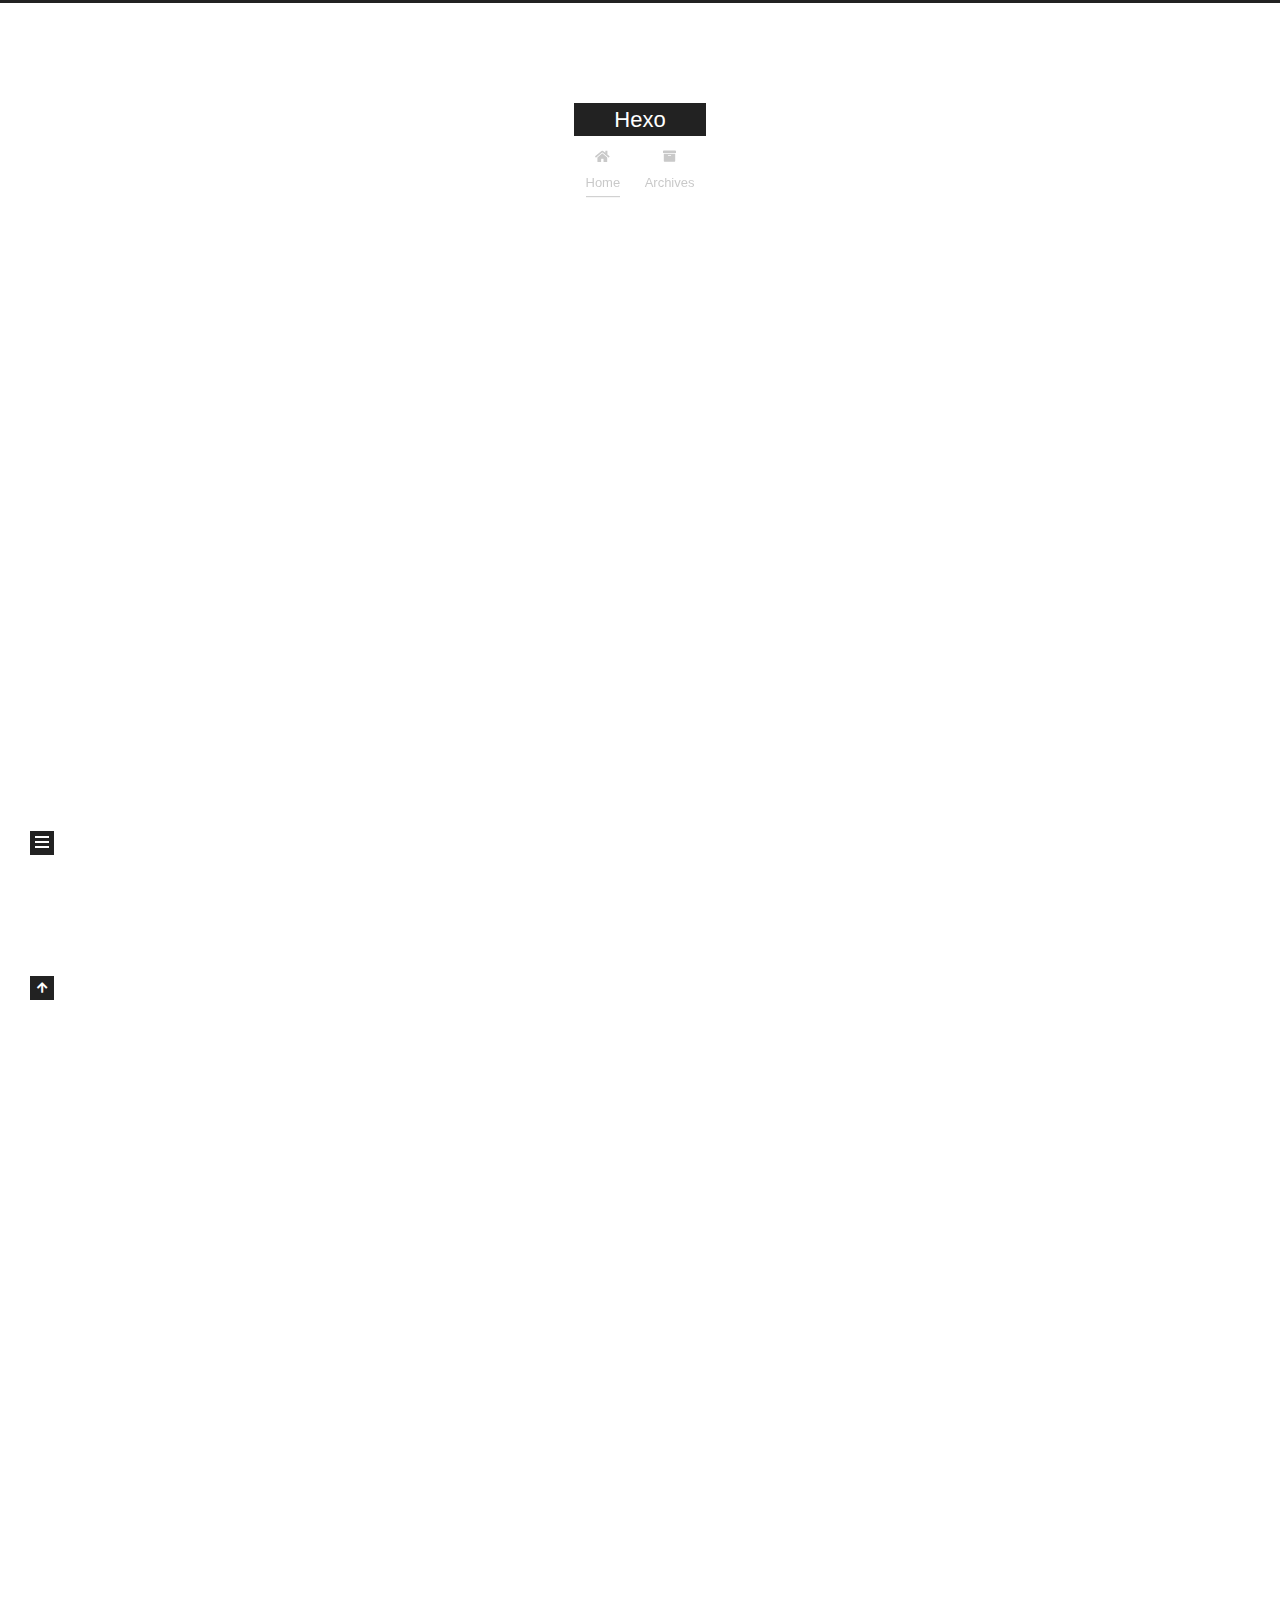
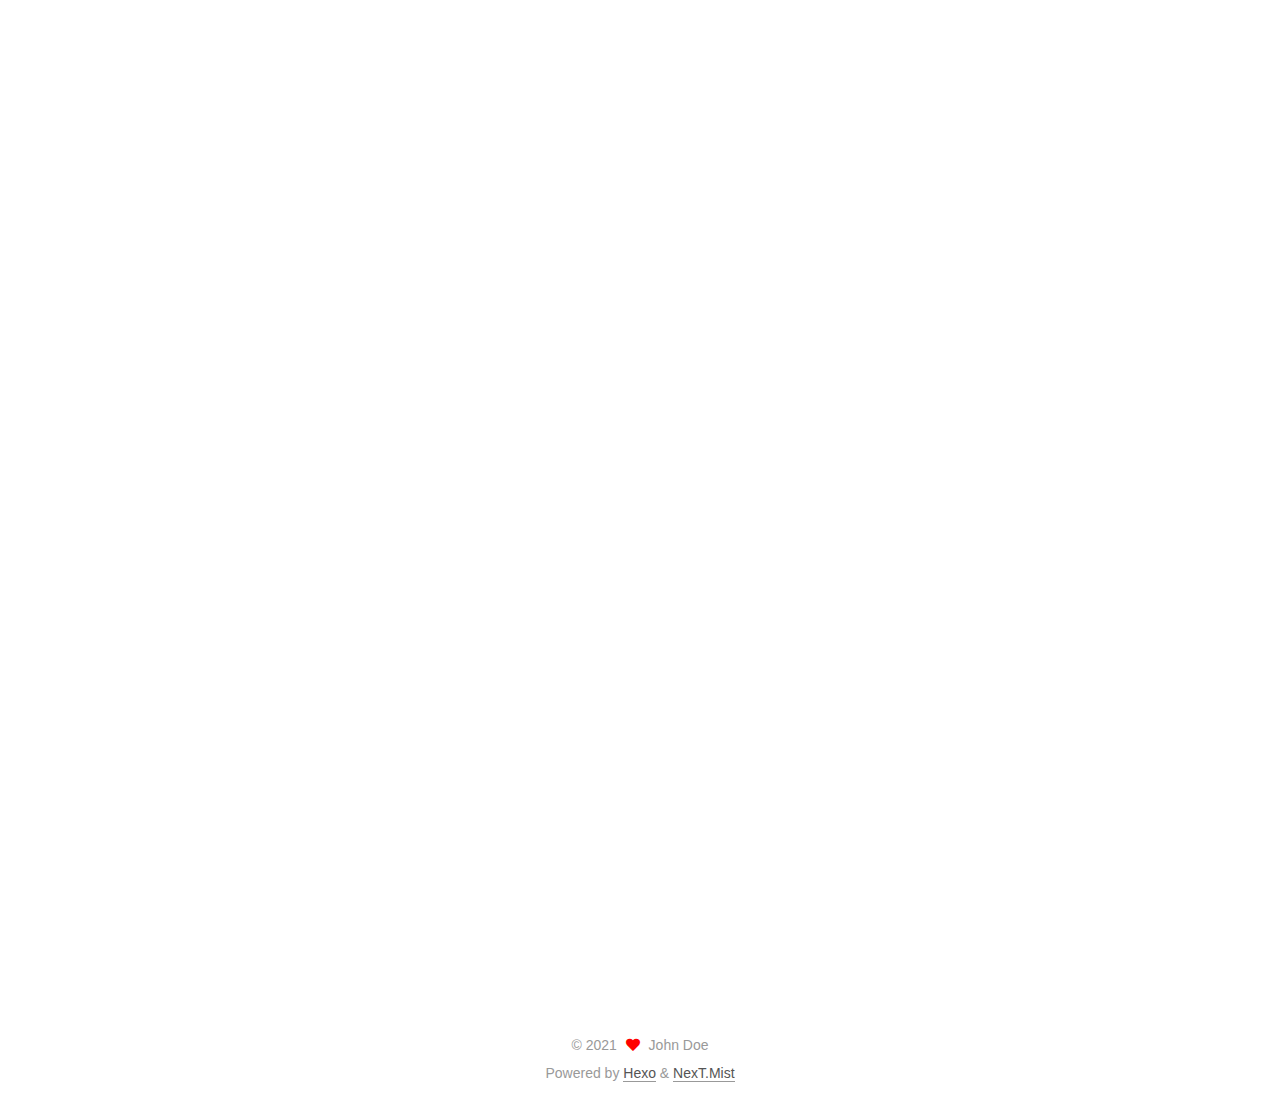
==== commit 8c3db911: "Site updated: 2021-09-11 16:59:56" ====
--- a/index.html
+++ b/index.html
@@ -17,7 +17,7 @@
 
 <script id="hexo-configurations">
     var NexT = window.NexT || {};
-    var CONFIG = {"hostname":"example.com","root":"/","scheme":"Muse","version":"7.8.0","exturl":false,"sidebar":{"position":"left","display":"post","padding":18,"offset":12,"onmobile":false},"copycode":{"enable":false,"show_result":false,"style":null},"back2top":{"enable":true,"sidebar":false,"scrollpercent":false},"bookmark":{"enable":false,"color":"#222","save":"auto"},"fancybox":false,"mediumzoom":false,"lazyload":false,"pangu":false,"comments":{"style":"tabs","active":null,"storage":true,"lazyload":false,"nav":null},"algolia":{"hits":{"per_page":10},"labels":{"input_placeholder":"Search for Posts","hits_empty":"We didn't find any results for the search: ${query}","hits_stats":"${hits} results found in ${time} ms"}},"localsearch":{"enable":false,"trigger":"auto","top_n_per_article":1,"unescape":false,"preload":false},"motion":{"enable":true,"async":false,"transition":{"post_block":"fadeIn","post_header":"slideDownIn","post_body":"slideDownIn","coll_header":"slideLeftIn","sidebar":"slideUpIn"}}};
+    var CONFIG = {"hostname":"example.com","root":"/","scheme":"Mist","version":"7.8.0","exturl":false,"sidebar":{"position":"left","display":"post","padding":18,"offset":12,"onmobile":false},"copycode":{"enable":false,"show_result":false,"style":null},"back2top":{"enable":true,"sidebar":false,"scrollpercent":false},"bookmark":{"enable":false,"color":"#222","save":"auto"},"fancybox":false,"mediumzoom":false,"lazyload":false,"pangu":false,"comments":{"style":"tabs","active":null,"storage":true,"lazyload":false,"nav":null},"algolia":{"hits":{"per_page":10},"labels":{"input_placeholder":"Search for Posts","hits_empty":"We didn't find any results for the search: ${query}","hits_stats":"${hits} results found in ${time} ms"}},"localsearch":{"enable":false,"trigger":"auto","top_n_per_article":1,"unescape":false,"preload":false},"motion":{"enable":true,"async":false,"transition":{"post_block":"fadeIn","post_header":"slideDownIn","post_body":"slideDownIn","coll_header":"slideLeftIn","sidebar":"slideUpIn"}}};
   </script>
 
   <meta property="og:type" content="website">
@@ -141,6 +141,64 @@
 
           <div class="content index posts-expand">
             
+      
+  
+  
+  <article itemscope itemtype="http://schema.org/Article" class="post-block" lang="en">
+    <link itemprop="mainEntityOfPage" href="http://example.com/2021/09/11/3/">
+
+    <span hidden itemprop="author" itemscope itemtype="http://schema.org/Person">
+      <meta itemprop="image" content="/images/avatar.gif">
+      <meta itemprop="name" content="John Doe">
+      <meta itemprop="description" content="">
+    </span>
+
+    <span hidden itemprop="publisher" itemscope itemtype="http://schema.org/Organization">
+      <meta itemprop="name" content="Hexo">
+    </span>
+      <header class="post-header">
+        <h2 class="post-title" itemprop="name headline">
+          
+            <a href="/2021/09/11/3/" class="post-title-link" itemprop="url">3</a>
+        </h2>
+
+        <div class="post-meta">
+            <span class="post-meta-item">
+              <span class="post-meta-item-icon">
+                <i class="far fa-calendar"></i>
+              </span>
+              <span class="post-meta-item-text">Posted on</span>
+              
+
+              <time title="Created: 2021-09-11 16:52:03 / Modified: 16:59:40" itemprop="dateCreated datePublished" datetime="2021-09-11T16:52:03+08:00">2021-09-11</time>
+            </span>
+
+          
+
+        </div>
+      </header>
+
+    
+    
+    
+    <div class="post-body" itemprop="articleBody">
+
+      
+          <h1 id="asdf"><a href="#asdf" class="headerlink" title="asdf"></a>asdf</h1>
+      
+    </div>
+
+    
+    
+    
+      <footer class="post-footer">
+        <div class="post-eof"></div>
+      </footer>
+  </article>
+  
+  
+  
+
       
   
   
@@ -351,7 +409,7 @@
       <div class="site-state-item site-state-posts">
           <a href="/archives/">
         
-          <span class="site-state-item-count">2</span>
+          <span class="site-state-item-count">3</span>
           <span class="site-state-item-name">posts</span>
         </a>
       </div>
@@ -385,7 +443,7 @@
   </span>
   <span class="author" itemprop="copyrightHolder">John Doe</span>
 </div>
-  <div class="powered-by">Powered by <a href="https://hexo.io/" class="theme-link" rel="noopener" target="_blank">Hexo</a> & <a href="https://muse.theme-next.org/" class="theme-link" rel="noopener" target="_blank">NexT.Muse</a>
+  <div class="powered-by">Powered by <a href="https://hexo.io/" class="theme-link" rel="noopener" target="_blank">Hexo</a> & <a href="https://mist.theme-next.org/" class="theme-link" rel="noopener" target="_blank">NexT.Mist</a>
   </div>
 
         
